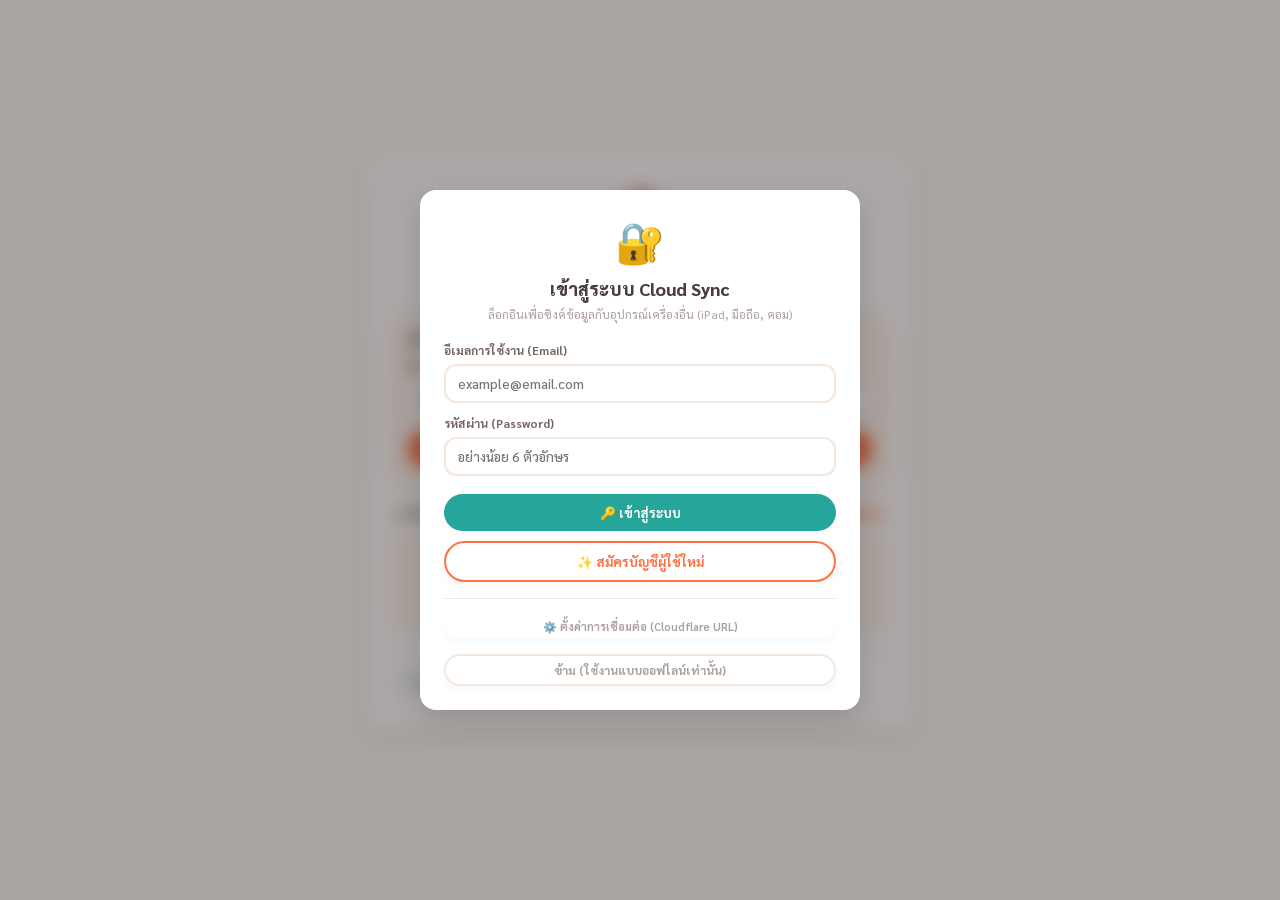
==== index.html @ d9e3f56a "Initial commit with Cloudflare sync" ====
<!DOCTYPE html>
<html lang="th">

<head>
  <meta charset="UTF-8">
  <script>
    // Global Diagnostic Error Banner
    window.onerror = function(message, source, lineno, colno, error) {
      const div = document.createElement('div');
      div.style.position = 'fixed'; div.style.top = '10px'; div.style.left = '10px'; div.style.right = '10px';
      div.style.background = '#ffdddd'; div.style.color = '#ff0000'; div.style.border = '2px solid #ff0000';
      div.style.padding = '15px'; div.style.borderRadius = '8px'; div.style.zIndex = '99999';
      div.style.fontFamily = 'monospace'; div.style.fontSize = '12px'; div.style.lineHeight = '1.4';
      div.innerHTML = '<strong>[JS ERROR]</strong> ' + message + '<br><small>ที่: ' + source + ':' + lineno + '</small>';
      document.body.appendChild(div);
      return false;
    };
    window.onunhandledrejection = function(event) {
      const div = document.createElement('div');
      div.style.position = 'fixed'; div.style.top = '10px'; div.style.left = '10px'; div.style.right = '10px';
      div.style.background = '#ffdddd'; div.style.color = '#ff0000'; div.style.border = '2px solid #ff0000';
      div.style.padding = '15px'; div.style.borderRadius = '8px'; div.style.zIndex = '99999';
      div.style.fontFamily = 'monospace'; div.style.fontSize = '12px'; div.style.lineHeight = '1.4';
      div.innerHTML = '<strong>[Promise Rejection]</strong> ' + (event.reason ? event.reason.message || event.reason : 'Unknown rejection') + '<br><small>' + (event.reason && event.reason.stack ? event.reason.stack.substring(0, 150) + '...' : '') + '</small>';
      document.body.appendChild(div);
    };
  </script>
  <meta name="viewport" content="width=device-width, initial-scale=1.0">
  <title>ระบบบริหารจัดการชั้นเรียน</title>
  <link href="https://fonts.googleapis.com/css2?family=Fredoka:wght@300..700&family=Sarabun:wght@300;400;500;600;700;800&display=swap"
    rel="stylesheet">
  <script src="https://cdnjs.cloudflare.com/ajax/libs/xlsx/0.18.5/xlsx.full.min.js"></script>
  <!-- Cloudflare Sync Integration -->
  <link rel="stylesheet" href="style.css">
  <script>
    if (localStorage.getItem('dark_theme') === 'true') {
      document.documentElement.classList.add('dark-theme');
      document.addEventListener('DOMContentLoaded', () => {
        document.body.classList.add('dark-theme');
        const dmBtn = document.getElementById('darkmode-toggle-btn');
        if (dmBtn) dmBtn.textContent = '☀️';
      });
    }
  </script>
</head>

<body>
  <!-- หน้าแรกสำหรับจัดการปีการศึกษา (Academic Year Management) -->
  <div id="semester-select-screen" style="display: flex; min-height: 100vh; align-items: center; justify-content: center; background: var(--bg); padding: 20px; font-family: 'Sarabun', sans-serif;">
    <div class="card" style="width: 100%; max-width: 550px; padding: 24px; box-shadow: 0 10px 30px rgba(0,0,0,0.06); border-radius: 16px; background: var(--surface); border: 1px solid var(--border);">
      <div style="text-align: center; margin-bottom: 20px;">
        <span style="font-size: 44px; display: inline-block; margin-bottom: 8px;">🏫</span>
        <h1 style="font-size: 20px; font-weight: 800; color: var(--accent); margin-top: 5px; margin-bottom: 4px; font-family: 'Sarabun', sans-serif;">ระบบบริหารจัดการชั้นเรียน</h1>
        <p style="font-size: 12px; color: var(--text2); font-family: 'Sarabun', sans-serif;">กรุณาเลือกปีการศึกษาเพื่อเข้าใช้งาน หรือสร้างปีการศึกษาใหม่เพื่อเริ่มระบบ</p>
      </div>

      <!-- ฟอร์มสร้างปีการศึกษาใหม่ -->
      <div class="card" style="margin-bottom: 20px; border: 1.5px dashed var(--border); background: var(--surface2);">
        <div class="card-body" style="padding: 16px;">
          <h4 style="font-size: 13px; font-weight: 700; color: var(--text); margin-bottom: 12px; display: flex; align-items: center; gap: 6px; font-family: 'Sarabun', sans-serif;">➕ สร้างปีการศึกษาใหม่</h4>
          <div class="form-row" style="margin-bottom: 12px;">
            <div class="form-group">
              <label style="font-family: 'Sarabun', sans-serif;">ปีการศึกษา (พ.ศ.) *</label>
              <input type="text" id="new-sem-year" class="inp" placeholder="เช่น 2569" value="2569" style="font-weight: 600; font-family: 'Sarabun', sans-serif;">
            </div>
            <!-- Keep hidden for backwards compatibility -->
            <select id="new-sem-term" style="display: none;">
              <option value="1" selected>1</option>
            </select>
          </div>
          <button class="btn btn-primary" onclick="window.handleCreateSemester()" style="width: 100%; justify-content: center; font-weight: 700; height: 36px; font-family: 'Sarabun', sans-serif;">
            ✨ สร้างและเปิดใช้งานปีการศึกษา
          </button>
        </div>
      </div>

      <!-- รายการปีการศึกษาที่มีอยู่ -->
      <div>
        <h4 style="font-size: 13px; font-weight: 700; color: var(--text); margin-bottom: 10px; display: flex; align-items: center; justify-content: space-between; font-family: 'Sarabun', sans-serif;">
          <span>📋 ปีการศึกษาที่เปิดใช้งานอยู่</span>
          <span id="sem-badge-count" class="badge badge-info" style="font-size: 11px;">0 ปีการศึกษา</span>
        </h4>
        <div id="semester-list-container" style="max-height: 200px; overflow-y: auto; display: flex; flex-direction: column; gap: 8px;">
          <!-- รายการปีการศึกษาทั้งหมดจะถูกสร้างผ่าน JS -->
        </div>
      </div>

      <!-- ส่วนแสดงผลถังขยะปีการศึกษาด้านล่าง -->
      <div style="margin-top: 18px; border-top: 1px solid var(--border); padding-top: 14px;">
        <button class="btn btn-outline btn-sm" id="btn-toggle-trash" onclick="window.toggleTrashBin()" style="font-size: 11px; display: flex; align-items: center; gap: 6px; font-family: 'Sarabun', sans-serif; cursor: pointer; background: transparent; border-color: var(--border); color: var(--text2);">
          🗑️ ดูถังขยะปีการศึกษา (<span id="trash-sem-count">0</span>)
        </button>
        <div id="trash-bin-section" style="display: none; margin-top: 10px; max-height: 150px; overflow-y: auto; display: flex; flex-direction: column; gap: 8px;">
          <!-- รายการถังขยะจะถูกเรนเดอร์ผ่าน JS -->
        </div>
      </div>
    </div>
  </div>

  <div class="app" style="display: none;">
    <aside class="sidebar">
      <div class="sidebar-brand">
        <h1 style="font-family: 'Sarabun', sans-serif;">ระบบบริหารจัดการ<br>ชั้นเรียน</h1>
        <p style="font-family: 'Sarabun', sans-serif;">Classroom Management System</p>
        <div id="active-semester-badge" style="margin-top: 8px; display: inline-block; font-size: 11px; font-weight: 700; color: var(--accent); background: var(--accent-light); padding: 4px 10px; border-radius: 12px; font-family: 'Sarabun', sans-serif;">
          ปีการศึกษา -
        </div>
      </div>
      <div style="padding: 10px 8px; border-bottom: 1px solid var(--border)">
        <button class="btn btn-outline" onclick="window.backToSemesterSelect()" style="width: 100%; display: flex; align-items: center; justify-content: center; gap: 6px; font-size: 12px; padding: 6px 10px; border-radius: 8px; font-weight: 700; background: var(--bg); color: var(--text2); font-family: 'Sarabun', sans-serif;">
          <span>←</span> เปลี่ยนปีการศึกษา
        </button>
      </div>
      <nav class="sidebar-nav">
        <div class="nav-section">
          <div class="nav-label">ตั้งค่าระบบ</div>
          <button class="nav-item active" onclick="goto('setup-rooms')"><span class="nav-dot"
              style="background:var(--accent)"></span>ห้องเรียน / นักเรียน</button>
          <button class="nav-item" onclick="goto('setup-subjects')"><span class="nav-dot"
              style="background:var(--accent)"></span>จัดการรายวิชา</button>
          <button class="nav-item" onclick="goto('setup-settings')"><span class="nav-dot"
              style="background:var(--accent)"></span>ตั้งค่าระบบ & ความจำ</button>
        </div>
        <div class="nav-section">
          <div class="nav-label">ข้อมูลนักเรียน</div>
          <button class="nav-item" onclick="goto('attendance')"><span
              class="nav-dot dot-purple"></span>การเช็กชื่อ</button>
          <button class="nav-item" onclick="goto('behavior')"><span class="nav-dot dot-purple"></span>พฤติกรรม</button>
          <button class="nav-item" onclick="goto('student-profile-page')"><span
              class="nav-dot dot-purple"></span>ข้อมูลรายบุคคล</button>
        </div>
        <div class="nav-section">
          <div class="nav-label">วัดและประเมินผล</div>
          <button class="nav-item" onclick="goto('teaching')"><span class="nav-dot dot-amber"></span>✏️ งาน & คะแนนเก็บ</button>
          <button class="nav-item" onclick="goto('report')"><span class="nav-dot dot-amber"></span>📄 รายงานผลรายห้อง</button>
        </div>
        <div class="nav-section">
          <div class="nav-label">ภาพรวม</div>
          <button class="nav-item" onclick="goto('dashboard')"><span class="nav-dot dot-coral"></span>🏠 Dashboard</button>
          <button class="nav-item" onclick="goto('live-mode')"><span class="nav-dot dot-coral"></span>🎥 โหมดสอนสด</button>
          <button class="nav-item" onclick="goto('report-export')"><span class="nav-dot dot-coral"></span>📊 รายงานผลและส่งออก</button>
        </div>
      </nav>
      <select id="class-select" style="display:none" onchange="switchClass(this.value)"></select>
      
      <!-- บัญชีผู้ใช้มุมล่างซ้าย (User Profile with Dropdown Menu) -->
      <div class="sidebar-bottom" style="position: relative;">
        <div id="sidebar-account-info" class="sidebar-profile-btn logged-out" onclick="window.toggleProfileDropdown(event)" title="คลิกเพื่อเข้าสู่ระบบ">
          <div id="sidebar-avatar-container" class="profile-avatar-circle">
            👤
          </div>
          <div style="display: flex; flex-direction: column; min-width: 0; text-align: left; gap: 2px; flex: 1;">
            <span id="sidebar-profile-name" style="font-weight: 700; white-space: nowrap; overflow: hidden; text-overflow: ellipsis; display: none; color: var(--text);">คุณครู</span>
            <span id="sidebar-user-email" style="font-size: 11px; white-space: nowrap; overflow: hidden; text-overflow: ellipsis; font-family: 'Sarabun', sans-serif;">เข้าสู่ระบบ Cloud Sync</span>
          </div>
        </div>
        
        <!-- Profile Dropdown Popover Menu -->
        <div id="profile-dropdown-menu" class="profile-dropdown">
          <div id="dropdown-profile-header" class="profile-dropdown-header">
            <div id="dropdown-display-name" class="profile-dropdown-name">คุณครู</div>
            <div id="dropdown-user-email" class="profile-dropdown-email">campingroom@gmail.com</div>
          </div>
          <div style="display: flex; flex-direction: column; gap: 2px;">
            <button onclick="window.gotoSettingsFromProfile()" class="profile-dropdown-btn">
              ตั้งค่าระบบ & ความจำ
            </button>
            <button onclick="window.backToSemesterSelect(); document.getElementById('profile-dropdown-menu').style.display='none';" class="profile-dropdown-btn">
              เปลี่ยนปีการศึกษา
            </button>
            <button onclick="window.firebaseLogout()" class="profile-dropdown-btn logout">
              Sign out
            </button>
          </div>
        </div>
      </div>
    </aside>
    <div id="sidebar-overlay" class="sidebar-overlay" onclick="window.toggleSidebar(false)"></div>

    <div class="main">
      <!-- SYNC BAR -->
      <div class="sync-bar">
        <div class="sync-status"
          style="display:flex;align-items:center;gap:6px;background:var(--teal-light);color:var(--teal);padding:4px 12px;border-radius:20px;font-weight:700;font-size:11px;box-shadow:0 0 10px rgba(13,122,110,.08)">
          ✨ โหมดพรีวิวทดลองใช้งาน (Local Offline Preview)
        </div>
        <div id="today-date-display" style="font-size:12px;color:var(--text2);font-weight:700;margin-left:8px;font-family:Sarabun,sans-serif"></div>
        <div style="flex:1"></div>

        <!-- Semester display filter selection -->
        <div id="semester-filter-container" style="display: flex; align-items: center; gap: 8px; margin-right: 12px;">
          <span style="font-size: 11px; font-weight: 700; color: var(--text2); font-family: Sarabun, sans-serif;">ภาคเรียนแสดงผล:</span>
          <div class="semester-segmented-control" id="semester-segmented-filter">
            <button class="segment-btn active" data-value="1" onclick="window.setActiveSemesterFilter('1')">เทอม 1</button>
            <button class="segment-btn" data-value="2" onclick="window.setActiveSemesterFilter('2')">เทอม 2</button>
            <button class="segment-btn" data-value="all" onclick="window.setActiveSemesterFilter('all')">ทั้งปีการศึกษา</button>
          </div>
        </div>

        <button id="save-all-btn" onclick="saveCurrentPage()"
          style="display:flex;align-items:center;gap:6px;padding:6px 16px;border-radius:8px;border:none;background:var(--accent);color:#fff;font-size:13px;font-weight:700;cursor:pointer;font-family:Sarabun,sans-serif;transition:all .15s"
          onmouseover="this.style.opacity='.85'" onmouseout="this.style.opacity='1'">
          💾 บันทึกในเครื่อง
        </button>

        <button id="darkmode-toggle-btn" onclick="window.toggleDarkMode()"
          style="display:flex;align-items:center;justify-content:center;width:34px;height:34px;border-radius:50%;border:1px solid var(--border);background:var(--surface);color:var(--text2);font-size:16px;cursor:pointer;font-family:Sarabun,sans-serif;transition:all .2s;flex-shrink:0"
          onmouseover="this.style.background='var(--bg)';this.style.borderColor='var(--accent)'" onmouseout="this.style.background='var(--surface)';this.style.borderColor='var(--border)'"
          title="สลับโหมดมืด/สว่าง">
          🌙
        </button>

        <div style="width:1px;height:20px;background:var(--border)"></div>

        <button id="btn-undo" onclick="window.undo()" disabled
          style="display:flex;align-items:center;gap:4px;padding:6px 12px;border-radius:8px;border:1px solid var(--border);background:var(--surface);color:var(--text2);font-size:12px;cursor:not-allowed;font-family:Sarabun,sans-serif;opacity:0.4;transition:all .15s"
          onmouseover="if(!this.disabled)this.style.background='var(--bg)'" onmouseout="if(!this.disabled)this.style.background='var(--surface)'"
          title="ย้อนกลับการแก้ไขล่าสุด (Ctrl+Z หรือ Cmd+Z)">
          ↩ ย้อนกลับ
        </button>
        <button id="btn-redo" onclick="window.redo()" disabled
          style="display:flex;align-items:center;gap:4px;padding:6px 12px;border-radius:8px;border:1px solid var(--border);background:var(--surface);color:var(--text2);font-size:12px;cursor:not-allowed;font-family:Sarabun,sans-serif;opacity:0.4;transition:all .15s"
          onmouseover="if(!this.disabled)this.style.background='var(--bg)'" onmouseout="if(!this.disabled)this.style.background='var(--surface)'"
          title="ทำซ้ำการแก้ไขที่ยกเลิกไป (Ctrl+Y หรือ Cmd+Y)">
          ↪ ทำซ้ำ
        </button>


        <input type="file" id="restore-file-input" accept=".json" style="display:none" onchange="importAllData(this)">
        <span id="sync-time" style="font-size:11px;color:var(--text3);white-space:nowrap"></span>
      </div>

      <div class="topbar">
        <div style="display: flex; align-items: center; gap: 12px;">
          <button id="sidebar-toggle-btn" class="btn btn-outline" onclick="window.toggleSidebar()">☰</button>
          <h2 id="page-title" style="margin: 0;">ห้องเรียน & นักเรียน</h2>
        </div>
        <div style="display: flex; align-items: center; gap: 12px; position: relative;">
          <div class="topbar-right" id="topbar-actions"></div>
          
          <!-- บัญชีผู้ใช้แถบด้านบน (Topbar User Profile Avatar) -->
          <div id="topbar-user-profile" class="topbar-profile-avatar logged-out" onclick="window.toggleTopbarDropdown(event)" title="คลิกเพื่อเข้าสู่ระบบ">
            <div id="topbar-avatar-container" class="profile-avatar-circle" style="width: 32px; height: 32px; font-size: 14px;">
              👤
            </div>
            
            <!-- Topbar Profile Dropdown Popover Menu -->
            <div id="topbar-profile-dropdown-menu" class="profile-dropdown topbar-dropdown-custom">
              <div id="topbar-dropdown-profile-header" class="profile-dropdown-header">
                <div id="topbar-dropdown-display-name" class="profile-dropdown-name">คุณครู</div>
                <div id="topbar-dropdown-user-email" class="profile-dropdown-email">campingroom@gmail.com</div>
              </div>
              <div style="display: flex; flex-direction: column; gap: 2px;">
                <button onclick="window.gotoSettingsFromProfile()" class="profile-dropdown-btn">
                  ตั้งค่าระบบ & ความจำ
                </button>
                <button onclick="window.backToSemesterSelect(); document.getElementById('topbar-profile-dropdown-menu').style.display='none';" class="profile-dropdown-btn">
                  เปลี่ยนปีการศึกษา
                </button>
                <button onclick="window.firebaseLogout()" class="profile-dropdown-btn logout">
                  Sign out
                </button>
              </div>
            </div>
          </div>
        </div>
      </div>

      <div class="content">
        <!-- ===== SETUP BANNER (HIDDEN FOR PREVIEW MODE) ===== -->


        <!-- ===== SETUP: ROOMS + STUDENTS ===== -->
        <div class="panel" id="panel-setup-rooms">
          <div class="stats-row">
            <div class="stat-card stat-purple">
              <div class="label">ห้องเรียนทั้งหมด</div>
              <div class="value" id="cr-total">0</div>
            </div>
            <div class="stat-card stat-teal">
              <div class="label">นักเรียนทั้งหมด</div>
              <div class="value" id="all-students-total">0</div>
            </div>
            <div class="stat-card stat-amber">
              <div class="label">ชาย</div>
              <div class="value" id="all-students-male">0</div>
            </div>
            <div class="stat-card stat-coral">
              <div class="label">หญิง</div>
              <div class="value" id="all-students-female">0</div>
            </div>
          </div>

          <div class="rwd-grid-sidebar-left">
            <!-- LEFT: Room list -->
            <div style="display:flex;flex-direction:column;gap:12px">
              <!-- Room list -->
              <div class="card" style="margin-bottom:0">
                <div class="card-header" style="padding:10px 14px; display:flex; justify-content:space-between; align-items:center; flex-wrap:wrap; gap:8px">
                  <h3 style="font-size:13px; margin:0">🏫 ห้องเรียนทั้งหมด</h3>
                  <div style="display:flex; gap:6px; align-items:center">
                    <input class="inp" id="search-room" placeholder="ค้นหา..."
                      style="width:80px;font-size:12px;padding:4px 8px" oninput="renderRoomList()">
                    <button class="btn btn-primary btn-sm" onclick="window.openCreateRoomModal()" style="font-size:11px; padding:4px 8px; border-radius:6px; font-weight:600">+ สร้างห้องเรียน</button>
                  </div>
                </div>
                <div style="padding:0">
                  <table class="tbl" style="font-size:12px">
                    <thead>
                      <tr>
                        <th>ห้อง</th>
                        <th class="ctr">นักเรียน</th>
                        <th class="ctr">จัดการ</th>
                      </tr>
                    </thead>
                    <tbody id="room-tbody-mini"></tbody>
                  </table>
                </div>
              </div>
            </div>

            <!-- RIGHT: Student list -->
            <div class="card" style="margin-bottom:0">
              <div class="card-header"
                style="display:flex;flex-direction:column;align-items:stretch;gap:12px;padding:12px 16px">
                <!-- Row 1: Title and Actions -->
                <div style="display:flex;justify-content:space-between;align-items:center;gap:10px;flex-wrap:wrap">
                  <h3 id="student-card-title" style="margin:0;font-size:14px;font-weight:600">เลือกห้องเรียน</h3>
                  <div style="display:flex;gap:6px;align-items:center;flex-wrap:wrap">
                    <button id="btn-delete-selected-stds" class="btn btn-danger btn-sm"
                      style="display:none;font-weight:600;font-size:11px;padding:5px 12px;border-radius:8px"
                      onclick="deleteSelectedStudents()">
                      🗑 ลบที่เลือก (<span id="selected-stds-count">0</span>)
                    </button>
                    <input class="inp" id="search-student" placeholder="ค้นหาชื่อ..." style="width:140px;font-size:12px"
                      oninput="renderStudents()">
                    <select id="student-view-mode" class="inp" style="width:110px;font-size:12px"
                      onchange="renderStudents()">
                      <option value="all">ทั้งหมด</option>
                      <option value="male">เฉพาะชาย</option>
                      <option value="female">เฉพาะหญิง</option>
                      <option value="health">ระบุชื่อเล่น</option>
                    </select>
                  </div>
                </div>
                <!-- Row 2: Room Tabs -->
                <div id="student-room-tabs" style="display:flex;gap:5px;flex-wrap:wrap;padding-top:4px"></div>
              </div>

              <!-- Student Mini Stats Dashboard -->
              <div id="student-mini-stats-dashboard" style="display:flex; gap:16px; padding:10px 16px; background: rgba(255, 255, 255, 0.4); border-bottom: 1px solid var(--border); align-items:center; flex-wrap:wrap;">
                <div style="font-size:12px; font-weight:600; color:var(--text2); display:flex; align-items:center; gap:6px">
                  📊 สถิติห้องเรียน:
                </div>
                <div style="display:flex; gap:10px; flex-wrap:wrap;">
                  <div style="display:flex; align-items:center; gap:6px; font-size:12px; background:var(--surface); border:1px solid var(--border); border-radius:6px; padding:4px 10px;">
                    <span style="font-size:14px;">👥</span> 
                    <span style="color:var(--text2); font-weight:500;">นักเรียนทั้งหมด:</span> 
                    <strong id="mini-stat-total" style="color:var(--accent); font-weight:700;">0</strong> คน
                  </div>
                  <div style="display:flex; align-items:center; gap:6px; font-size:12px; background:var(--surface); border:1px solid var(--border); border-radius:6px; padding:4px 10px;">
                    <span style="font-size:14px;">👦</span> 
                    <span style="color:var(--text2); font-weight:500;">ชาย:</span> 
                    <strong id="mini-stat-male" style="color:var(--accent); font-weight:700;">0</strong> คน
                  </div>
                  <div style="display:flex; align-items:center; gap:6px; font-size:12px; background:var(--surface); border:1px solid var(--border); border-radius:6px; padding:4px 10px;">
                    <span style="font-size:14px;">👧</span> 
                    <span style="color:var(--text2); font-weight:500;">หญิง:</span> 
                    <strong id="mini-stat-female" style="color:var(--accent); font-weight:700;">0</strong> คน
                  </div>
                </div>
              </div>

              <div style="padding:0">
                <table class="tbl">
                  <thead>
                    <tr>
                      <th style="width:40px;text-align:center;vertical-align:middle">
                        <input type="checkbox" id="std-select-all" onchange="toggleSelectAllStudents(this.checked)"
                          style="width:16px;height:16px;cursor:pointer;vertical-align:middle">
                      </th>
                      <th id="th-std-no" onclick="window.sortStudents('no')" style="cursor:pointer;user-select:none;transition:color .15s">เลขที่</th>
                      <th id="th-std-id" onclick="window.sortStudents('id')" style="cursor:pointer;user-select:none;transition:color .15s;color:var(--text3);font-size:11px">รหัสประจำตัว</th>
                      <th id="th-std-name" onclick="window.sortStudents('name')" style="cursor:pointer;user-select:none;transition:color .15s">ชื่อ-นามสกุล</th>
                      <th id="th-std-gender" onclick="window.sortStudents('gender')" style="cursor:pointer;user-select:none;transition:color .15s">เพศ</th>
                      <th id="th-std-phone" onclick="window.sortStudents('phone')" style="cursor:pointer;user-select:none;transition:color .15s">โทร ผปค.</th>
                      <th id="th-std-health" onclick="window.sortStudents('health')" style="cursor:pointer;user-select:none;transition:color .15s">ชื่อเล่น</th>
                      <th class="ctr">จัดการ</th>
                    </tr>
                  </thead>
                  <tbody id="student-tbody"></tbody>
                </table>
              </div>
            </div>

          </div>
        </div>

        <!-- ===== SETUP: SUBJECTS ===== -->
        <div class="panel" id="panel-setup-subjects">
          <div class="card" style="margin-bottom:0">
            <div class="card-header">
              <h3>รายวิชาทั้งหมด</h3>
              <div style="display:flex;gap:8px;align-items:center">
                <button id="btn-delete-selected-subs" class="btn btn-danger btn-sm"
                  style="display:none;font-weight:600;font-size:12px;padding:5px 12px;border-radius:8px"
                  onclick="deleteSelectedSubjects()">
                  🗑 ลบที่เลือก (<span id="selected-subs-count">0</span>)
                </button>
                <input class="inp" id="search-subj" placeholder="ค้นหาวิชา..." style="width:150px;font-size:12px"
                  oninput="renderSubjectList()">
                <button class="btn btn-primary btn-sm" onclick="window.openCreateSubjectModal()"
                  style="font-size:11px; padding:4px 8px; border-radius:6px; font-weight:600">
                  + เพิ่มรายวิชา
                </button>
              </div>
            </div>
            <div style="padding:0">
              <table class="tbl">
                <thead>
                  <tr>
                    <th style="width:40px;text-align:center;vertical-align:middle">
                      <input type="checkbox" id="subj-select-all" onchange="toggleSelectAllSubjects(this.checked)"
                        style="width:16px;height:16px;cursor:pointer;vertical-align:middle">
                    </th>
                    <th id="th-subj-code" onclick="window.sortSubjects('code')" style="cursor:pointer;user-select:none;transition:color .15s">รหัส</th>
                    <th id="th-subj-name" onclick="window.sortSubjects('name')" style="cursor:pointer;user-select:none;transition:color .15s">ชื่อวิชา</th>
                    <th id="th-subj-term" onclick="window.sortSubjects('term')" style="cursor:pointer;user-select:none;transition:color .15s">ภาคเรียน</th>
                    <th id="th-subj-teacher" onclick="window.sortSubjects('teacher')" style="cursor:pointer;user-select:none;transition:color .15s">ครูผู้สอน</th>
                    <th id="th-subj-credits" onclick="window.sortSubjects('credits')" style="cursor:pointer;user-select:none;transition:color .15s" class="ctr">หน่วยกิต</th>
                    <th id="th-subj-rooms" onclick="window.sortSubjects('rooms')" style="cursor:pointer;user-select:none;transition:color .15s">ห้องที่เรียน</th>
                    <th class="ctr">จัดการ</th>
                  </tr>
                </thead>
                <tbody id="subj-tbody"></tbody>
              </table>
            </div>
          </div>

          <div style="height:20px"></div>
          <div class="card" style="margin-bottom:0">
            <div class="card-header">
              <h3>📅 ตารางสอนครู (ตารางเรียน 7 คาบ)</h3>
              <div style="display:flex;gap:12px;align-items:center;flex-wrap:wrap">
                <div style="display:flex;align-items:center;gap:8px">
                  <span style="font-size:13px;font-weight:600;color:var(--text2)">ครูผู้สอน:</span>
                  <select id="dnd-teacher" class="inp" style="min-width:160px;font-size:12px" onchange="onDndTeacherChange()">
                    <option value="">-- เลือกครูผู้สอน --</option>
                  </select>
                </div>
                <div style="flex:1"></div>
                <div id="dnd-unsaved-badge" style="display:none;background:var(--amber-light);color:var(--amber);padding:4px 12px;border-radius:20px;font-size:12px;font-weight:600">
                  ● มีการเปลี่ยนแปลงที่ยังไม่บันทึก
                </div>
                <button class="btn btn-outline btn-sm" onclick="clearDndTeacher()" style="color:var(--red);font-size:11px">🗑 ล้างตาราง</button>
                <button class="btn btn-primary btn-sm" onclick="saveDndTeacherSchedule()" style="font-size:11px;font-weight:600">💾 บันทึกตาราง</button>
              </div>
            </div>
            
            <div id="dnd-builder" style="display:none;gap:14px;padding:16px;align-items:start" class="dnd-layout">
              <div style="width:280px;display:flex;flex-direction:column;gap:14px;flex-shrink:0">
                <div class="card" style="margin-bottom:0">
                  <div class="card-header" style="padding:10px 14px">
                    <h3 style="font-size:13px">📚 รายวิชาที่สอน</h3>
                    <span style="font-size:11px;color:var(--text3)">ลากไปวางในตาราง</span>
                  </div>
                  <div id="dnd-subject-list" style="padding:10px;display:flex;flex-direction:column;gap:7px;min-height:80px;max-height:220px;overflow-y:auto"></div>
                </div>
                
                <div class="card" style="margin-bottom:0">
                  <div class="card-header" style="padding:10px 14px">
                    <h3 style="font-size:13px">⏰ เวลาเรียนแต่ละคาบ</h3>
                    <span style="font-size:11px;color:var(--text3)">ปรับเวลาเรียน 7 คาบ</span>
                  </div>
                  <div id="period-settings" style="padding:10px;display:flex;flex-direction:column;gap:4px;max-height:260px;overflow-y:auto"></div>
                </div>
              </div>

              <div class="card" style="margin-bottom:0;flex:1;overflow:hidden">
                <div class="card-header" style="padding:10px 16px">
                  <h3 id="dnd-timetable-title" style="font-size:13px">ตารางสอน</h3>
                  <span style="font-size:11px;color:var(--text3)">วางวิชาในช่องว่าง • กดที่วิชาในตารางเพื่อลบ</span>
                </div>
                <div style="overflow-x:auto">
                  <div id="dnd-grid" style="padding:10px;min-width:600px"></div>
                </div>
              </div>
            </div>

            <div id="dnd-empty" style="text-align:center;padding:48px;color:var(--text3)">
              <div style="font-size:40px;margin-bottom:10px">📅</div>
              <div style="font-size:14px;font-weight:500">เลือกครูผู้สอนเพื่อเริ่มกำหนดตารางสอน</div>
            </div>
          </div>
        </div>

        <!-- ===== SETUP: SETTINGS & BACKUPS ===== -->
        <div class="panel" id="panel-setup-settings">
          <div class="rwd-grid-2col">
            <!-- LEFT COLUMN: Main Configurations and Teacher Profile -->
            <div style="display:flex;flex-direction:column;gap:16px">
              <!-- Card 0: Semester Date Configuration -->
              <div class="card" style="margin-bottom:0">
                <div class="card-header">
                  <h3>ตั้งค่าวันเปิด-ปิดภาคเรียน</h3>
                </div>
                <div class="card-body">
                  <div class="form-row cols-2" style="margin-bottom: 12px">
                    <div class="form-group">
                      <label style="font-size:11px;font-weight:600;color:var(--text2)">วันเปิดเรียน เทอม 1</label>
                      <input type="date" class="inp" id="sys-sem1-start">
                    </div>
                    <div class="form-group">
                      <label style="font-size:11px;font-weight:600;color:var(--text2)">วันปิดเรียน เทอม 1</label>
                      <input type="date" class="inp" id="sys-sem1-end">
                    </div>
                  </div>
                  <div class="form-row cols-2" style="margin-bottom: 12px">
                    <div class="form-group">
                      <label style="font-size:11px;font-weight:600;color:var(--text2)">วันเปิดเรียน เทอม 2</label>
                      <input type="date" class="inp" id="sys-sem2-start">
                    </div>
                    <div class="form-group">
                      <label style="font-size:11px;font-weight:600;color:var(--text2)">วันปิดเรียน เทอม 2</label>
                      <input type="date" class="inp" id="sys-sem2-end">
                    </div>
                  </div>
                  <div style="margin-top:16px">
                    <button class="btn btn-primary" onclick="window.saveSemesterDates()" style="background:var(--green)">
                      <span style="font-size:14px; margin-right:4px">✓</span> บันทึกวันเปิด-ปิดเรียน
                    </button>
                  </div>
                </div>
              </div>

              <!-- Card 1: Semester and Grading Scale Configuration -->
              <div class="card" style="margin-bottom:0">
                <div class="card-header">
                  <h3>ตั้งค่าเกรด</h3>
                </div>
                <div class="card-body">
                  <div style="margin-bottom:8px">
                    <label style="font-size:11px;font-weight:600;color:var(--text2)">เกณฑ์เกรดสะสม (คะแนนต่ำสุดที่ผ่านในแต่ละเกรด)</label>
                  </div>
                  <div class="rwd-grid-2col-compact">
                    <div style="display:flex; align-items:center; gap:8px">
                      <label style="font-size:12px; min-width:45px; font-weight:600">เกรด 4:</label>
                      <input type="number" class="inp" id="sys-grade-4" style="width:100%" value="80">
                    </div>
                    <div style="display:flex; align-items:center; gap:8px">
                      <label style="font-size:12px; min-width:45px; font-weight:600">เกรด 3.5:</label>
                      <input type="number" class="inp" id="sys-grade-35" style="width:100%" value="75">
                    </div>
                    <div style="display:flex; align-items:center; gap:8px">
                      <label style="font-size:12px; min-width:45px; font-weight:600">เกรด 3:</label>
                      <input type="number" class="inp" id="sys-grade-3" style="width:100%" value="70">
                    </div>
                    <div style="display:flex; align-items:center; gap:8px">
                      <label style="font-size:12px; min-width:45px; font-weight:600">เกรด 2.5:</label>
                      <input type="number" class="inp" id="sys-grade-25" style="width:100%" value="65">
                    </div>
                    <div style="display:flex; align-items:center; gap:8px">
                      <label style="font-size:12px; min-width:45px; font-weight:600">เกรด 2:</label>
                      <input type="number" class="inp" id="sys-grade-2" style="width:100%" value="60">
                    </div>
                    <div style="display:flex; align-items:center; gap:8px">
                      <label style="font-size:12px; min-width:45px; font-weight:600">เกรด 1.5:</label>
                      <input type="number" class="inp" id="sys-grade-15" style="width:100%" value="55">
                    </div>
                    <div style="display:flex; align-items:center; gap:8px">
                      <label style="font-size:12px; min-width:45px; font-weight:600">เกรด 1:</label>
                      <input type="number" class="inp" id="sys-grade-1" style="width:100%" value="50">
                    </div>
                    <div style="display:flex; align-items:center; gap:8px">
                      <label style="font-size:12px; min-width:45px; font-weight:600">เกรด 0:</label>
                      <input type="number" class="inp" id="sys-grade-0" style="width:100%" value="0" readonly disabled>
                    </div>
                  </div>
                  <div style="margin-top:16px">
                    <button class="btn btn-primary" onclick="window.saveSystemSettings()" style="background:var(--green)">
                      <span style="font-size:14px; margin-right:4px">✓</span> บันทึกค่าตั้งค่าระบบ
                    </button>
                  </div>
                </div>
              </div>

              <!-- Card 2: Teacher Profile and Affiliation -->
              <div class="card" style="margin-bottom:0">
                <div class="card-header">
                  <h3>ข้อมูลครูและสังกัด (สำหรับพิมพ์ ปพ.5)</h3>
                </div>
                <div class="card-body">
                  <div class="form-row cols-2">
                    <div class="form-group">
                      <label>ชื่อ-นามสกุลคุณครู</label>
                      <input type="text" class="inp" id="sys-teacher-name" value="Kosit Singchoo">
                    </div>
                    <div class="form-group">
                      <label>ตำแหน่ง/วิทยฐานะ</label>
                      <input type="text" class="inp" id="sys-teacher-rank" value="ครูผู้ช่วย">
                    </div>
                  </div>
                  <div class="form-row cols-2">
                    <div class="form-group">
                      <label>กลุ่มสาระการเรียนรู้</label>
                      <input type="text" class="inp" id="sys-teacher-subject-group" value="คณิตศาสตร์">
                    </div>
                    <div class="form-group">
                      <label>ชื่อโรงเรียน</label>
                      <input type="text" class="inp" id="sys-school-name" value="โรงเรียนบ้านหนองสระพังโนนสะอาด">
                    </div>
                  </div>
                  <div class="form-row cols-2">
                    <div class="form-group">
                      <label>สำนักงานเขตพื้นที่การศึกษา</label>
                      <input type="text" class="inp" id="sys-area-office" placeholder="เช่น ขอนแก่น เขต 1" value="">
                    </div>
                    <div class="form-group">
                      <label>จังหวัด</label>
                      <input type="text" class="inp" id="sys-province" placeholder="เช่น ขอนแก่น" value="">
                    </div>
                  </div>
                  <div class="form-row cols-2">
                    <div class="form-group">
                      <label>ชื่อผู้อำนวยการโรงเรียน</label>
                      <input type="text" class="inp" id="sys-director-name" placeholder="เช่น นายสมชาย ใจดี" value="">
                    </div>
                    <div class="form-group">
                      <label>ชื่อหัวหน้าฝ่ายวิชาการ</label>
                      <input type="text" class="inp" id="sys-academic-head-name" placeholder="เช่น นางสาวสมศรี มีดี" value="">
                    </div>
                  </div>
                  <div class="form-row cols-2">
                    <div class="form-group">
                      <label>ชื่อเจ้าหน้าที่ทะเบียน</label>
                      <input type="text" class="inp" id="sys-registrar-name" placeholder="เช่น นายสมศักดิ์ รักเรียน" value="">
                    </div>
                    <div class="form-group">
                      <label>ปีการศึกษาปัจจุบัน (พ.ศ.)</label>
                      <input type="text" class="inp" id="sys-academic-year" value="2569" oninput="window.updateTopbarBadge()">
                    </div>
                  </div>
                  <div style="margin-top:16px">
                    <button class="btn btn-primary" onclick="window.savePersonalInfo()" style="background:var(--green)">
                      <span style="font-size:14px; margin-right:4px">👤</span> บันทึกข้อมูลประจำตัว
                    </button>
                  </div>
                </div>
              </div>

              <!-- Card 3: Cloudflare Configuration -->
              <div class="card" style="margin-top:16px; margin-bottom:0" id="sys-firebase-card">
                <div class="card-header">
                  <h3>☁️ เชื่อมต่อ Cloud (Cloudflare)</h3>
                </div>
                <div class="card-body">
                  <p style="font-size:11px; color:var(--text3); line-height:1.4; margin-bottom:12px">
                    ป้อน URL ของแอปที่ปรับใช้งานบน Cloudflare เพื่อเปิดระบบซิงค์ข้อมูลข้ามอุปกรณ์และบันทึกแบบออฟไลน์
                  </p>
                  
                  <div style="display:flex; flex-direction:column; gap:10px">
                    <div class="form-group">
                      <label style="font-size:11px; font-weight:600">Cloudflare App URL (API Base)</label>
                      <input type="text" class="inp" id="sys-cf-api-url" placeholder="https://your-classroom-app.pages.dev">
                      <small style="font-size:10px; color:var(--text3); display:block; margin-top:2px">*หากเว้นว่างไว้จะเชื่อมต่อโดยตรงกับโดเมนปัจจุบันของคุณ</small>
                    </div>
                  </div>

                  <div style="margin-top:14px; display:flex; gap:10px">
                    <button class="btn btn-primary" onclick="window.saveCloudflareConfig()" style="background:var(--accent); flex:1">
                      💾 บันทึกการเชื่อมต่อ
                    </button>
                    <button class="btn btn-outline" onclick="window.clearCloudflareConfig()" style="color:var(--red); border-color:var(--red)">
                      ล้างค่า
                    </button>
                  </div>
                  
                  <!-- Sync status and User Auth status -->
                  <div id="sys-fb-status-area" style="margin-top:14px; padding:10px; border-radius:8px; background:var(--surface2); border:1px solid var(--border); display:none; flex-direction:column; gap:8px">
                    <div style="display:flex; justify-content:space-between; align-items:center; font-size:12px">
                      <span style="font-weight:600; color:var(--text2)">สถานะ Cloud:</span>
                      <span id="sys-fb-status-badge" style="padding:2px 8px; border-radius:12px; font-size:11px; font-weight:800; background:var(--red-light); color:var(--red)">ไม่เชื่อมต่อ</span>
                    </div>
                    <div id="sys-fb-user-area" style="display:flex; justify-content:space-between; align-items:center; font-size:12px; border-top:1px solid var(--border); padding-top:8px">
                      <span id="sys-fb-user-email" style="color:var(--text3); word-break:break-all">ยังไม่ได้เข้าสู่ระบบ</span>
                      <button class="btn btn-outline btn-sm" id="btn-fb-logout" onclick="window.cloudflareLogout()" style="color:var(--red); border-color:var(--red); font-size:10px; padding:2px 6px">ออกจากระบบ</button>
                    </div>
                  </div>
                </div>
              </div>
            </div>

            <!-- RIGHT COLUMN: Backups and Snapshots -->
            <div style="display:flex; flex-direction:column; gap:16px">
              <!-- Card 1: Local Backups -->
              <div class="card" style="margin-bottom:0; display:flex; flex-direction:column">
                <div class="card-header">
                  <h3>ระบบแบ็กอัปและประวัติข้อมูล (Local Backups)</h3>
                </div>
                <div class="card-body" style="flex:1; display:flex; flex-direction:column; gap:16px">
                  <p style="font-size:12px; color:var(--text2); line-height:1.6">
                    แอปพลิเคชันนี้ทำงานแบบออฟไลน์ ข้อมูลจึงจัดเก็บในเบราว์เซอร์เครื่องนี้ คุณสามารถสร้างสแนปช็อตเก็บไว้ในความจำ หรือดาวน์โหลดเป็นไฟล์ JSON เก็บไว้ในโฟลเดอร์ Google Drive หรือคอมพิวเตอร์ของคุณเองเพื่อป้องกันข้อมูลสูญหาย หรือเพื่อย้ายไปใช้กับอุปกรณ์อื่นได้
                  </p>
                  <div class="rwd-grid-2col-compact">
                    <button onclick="exportAllData()" class="btn btn-outline" style="justify-content:center; padding:10px; font-weight:600">
                      <span style="font-size:14px; margin-right:4px">💾</span> ดาวน์โหลด JSON
                    </button>
                    <button onclick="document.getElementById('restore-file-input').click()" class="btn btn-outline" style="justify-content:center; padding:10px; font-weight:600; color:var(--green); border-color:var(--green); background:var(--green-light)">
                      <span style="font-size:14px; margin-right:4px">📥</span> นำเข้าไฟล์ JSON
                    </button>
                  </div>

                  <hr style="border:none; border-top:1px solid var(--border); margin:4px 0">

                  <div style="display:flex; justify-content:space-between; align-items:center">
                    <h4 style="font-size:13px; font-weight:700">รายการจุดสำรองข้อมูลภายในเครื่อง</h4>
                    <button class="btn btn-primary btn-sm" onclick="window.createLocalSnapshot()" style="background:var(--teal)">
                      + บันทึกจุดสแนปช็อต
                    </button>
                  </div>

                  <div style="flex:1; overflow-y:auto; border:1px solid var(--border); border-radius:8px; background:var(--surface2)">
                    <table class="tbl" style="font-size:12px">
                      <thead>
                        <tr>
                          <th>เวลาบันทึก</th>
                          <th>หัวข้อสำรอง</th>
                          <th class="ctr" style="width:120px">คำสั่ง</th>
                        </tr>
                      </thead>
                      <tbody id="snapshot-tbody">
                        <tr>
                          <td colspan="3" class="ctr" style="color:var(--text3); padding:32px 10px">
                            ยังไม่มีการจัดการสแนปช็อตจุดคืนข้อมูลภายในระบบ
                          </td>
                        </tr>
                      </tbody>
                    </table>
                  </div>
                </div>
              </div>

              <!-- Card 2: Auto-Save Version History -->
              <div class="card" style="margin-bottom:0; display:flex; flex-direction:column">
                <div class="card-header" style="display:flex; justify-content:space-between; align-items:center">
                  <h3>🕐 ประวัติการบันทึกอัตโนมัติ (ทุก 15 นาที)</h3>
                  <span style="font-size:11px; color:var(--text3)">เก็บประวัติสูงสุด 100 รายการ</span>
                </div>
                <div class="card-body" style="display:flex; flex-direction:column; gap:12px; max-height:400px; overflow-y:auto; padding: 14px 16px;">
                  <div id="settings-version-list" style="display:flex; flex-direction:column; gap:8px">
                    <!-- Populated dynamically via JS -->
                  </div>
                </div>
              </div>
            </div>
          </div>
        </div>

        <!-- ===== ATTENDANCE ===== -->
        <div class="panel" id="panel-attendance">
          <div id="att-main-view">
            <!-- Main Attendance Tabs -->
            <div class="att-tab-container">
              <button id="att-main-tab-checkin" class="att-main-tab-btn active" onclick="window.switchAttendanceMainTab('checkin')">
                📝 บันทึกเช็กชื่อ
              </button>
              <button id="att-main-tab-report" class="att-main-tab-btn" onclick="window.switchAttendanceMainTab('report')">
                📊 รายงาน & สถิติ
              </button>
            </div>

            <!-- Tab Content: Checkin (Calendar & Day Schedules) -->
            <div id="att-tab-content-checkin">
              <div class="att-layout-grid">
                <!-- Left: Calendar Card -->
                <div class="cal-card">
                  <div style="display:flex; justify-content:space-between; align-items:center; margin-bottom:12px">
                    <button onclick="window.changeCalendarMonth(-1)" class="btn btn-outline btn-sm" style="border:none; font-weight:bold; font-size:16px; width:32px; height:32px; padding:0; display:flex; justify-content:center; align-items:center; border-radius:50%">&lt;</button>
                    <div style="display:flex; align-items:center; gap:8px">
                      <span id="cal-month-year" style="font-size:15px; font-weight:800; color:var(--text)"></span>
                      <button onclick="window.goToToday()" class="btn btn-outline btn-sm" style="font-size:10px; padding:2px 8px; height:22px; border-radius:12px; font-family:'Sarabun', sans-serif; font-weight:bold;">วันนี้</button>
                    </div>
                    <button onclick="window.changeCalendarMonth(1)" class="btn btn-outline btn-sm" style="border:none; font-weight:bold; font-size:16px; width:32px; height:32px; padding:0; display:flex; justify-content:center; align-items:center; border-radius:50%">&gt;</button>
                  </div>
                  
                  <div style="display:grid; grid-template-columns:repeat(7, minmax(0, 1fr)); text-align:center; margin-bottom:6px; gap:4px; width:100%">
                    <div style="color: var(--red); font-size:11px; font-weight:700">อา.</div>
                    <div style="color: var(--text2); font-size:11px; font-weight:700">จ.</div>
                    <div style="color: var(--text2); font-size:11px; font-weight:700">อ.</div>
                    <div style="color: var(--text2); font-size:11px; font-weight:700">พ.</div>
                    <div style="color: var(--text2); font-size:11px; font-weight:700">พฤ.</div>
                    <div style="color: var(--text2); font-size:11px; font-weight:700">ศ.</div>
                    <div style="color: var(--red); font-size:11px; font-weight:700">ส.</div>
                  </div>
                  
                  <div id="cal-days-grid" class="cal-grid"></div>
                  
                  <!-- Legends -->
                  <div style="border-top:1px solid var(--border); margin-top:14px; padding-top:10px; display:grid; grid-template-columns:1fr 1fr; gap:8px 6px; font-size:10px; color:var(--text2)">
                    <div style="display:flex; align-items:center; gap:5px">
                      <span style="display:inline-block; width:12px; height:12px; border-radius:3px; border:1.5px solid var(--green); background:var(--green-light)"></span>
                      <span>เช็กแล้ว</span>
                    </div>
                    <div style="display:flex; align-items:center; gap:5px">
                      <span style="display:inline-block; width:12px; height:12px; border-radius:3px; border:1.5px solid var(--red); background:var(--red-light)"></span>
                      <span>ยังไม่เช็ก</span>
                    </div>
                    <div style="display:flex; align-items:center; gap:5px">
                      <span style="display:inline-block; width:12px; height:12px; border-radius:3px; border:1.5px solid var(--amber); background:var(--amber-light)"></span>
                      <span>วันหยุด</span>
                    </div>
                    <div style="display:flex; align-items:center; gap:5px">
                      <span style="display:inline-block; width:12px; height:12px; border-radius:3px; background:var(--surface2); border:1.5px solid var(--border)"></span>
                      <span>เสาร์-อาทิตย์</span>
                    </div>
                  </div>
                </div>

                <!-- Right: Date details & Schedule list -->
                <div style="display:flex; flex-direction:column; gap:16px;">
                  <div style="display:flex; align-items:center; gap:12px; flex-wrap:wrap; background:var(--surface); border:1px solid var(--border); border-radius:10px; padding:10px 14px">
                    <span style="font-size:18px">📅</span>
                    <input type="date" id="att-date" class="inp"
                      style="border:none;background:transparent;font-size:14px;font-weight:600;color:var(--text);outline:none;padding:0;width:140px"
                      onchange="window.onAttDateChange()">
                    <span id="att-day-label"
                      style="font-size:13px;color:var(--text3);border-left:1px solid var(--border);padding-left:10px"></span>
                    <button id="btn-set-holiday" onclick="window.toggleCustomHoliday()"
                      style="font-size:12px; font-weight:600; padding:6px 12px; border-radius:6px; border:none; transition:all 0.2s; display:inline-flex; align-items:center; gap:4px; height:32px"></button>
                    <div style="flex:1"></div>
                    <div id="att-top-stats" style="display:flex;gap:8px"></div>
                  </div>

                  <div id="att-no-schedule" style="display:none">
                    <div style="text-align:center;padding:48px 20px;background:var(--surface);border-radius:14px;border:1px solid var(--border)">
                      <div style="font-size:40px;margin-bottom:8px">📭</div>
                      <div style="font-size:14px;font-weight:600;color:var(--text2)">ไม่มีตารางเรียนในวันนี้</div>
                      <div style="font-size:12px;color:var(--text3);margin-top:4px">ตั้งค่าตารางเรียนได้ที่เมนู "ตารางเรียน"</div>
                    </div>
                  </div>

                  <div id="att-subject-cards" style="display:grid;grid-template-columns:repeat(auto-fill,minmax(200px,1fr));gap:12px"></div>

                  <div id="att-manual-select" style="display:none;margin-bottom:14px">
                    <div style="font-size:12px;color:var(--text3);margin-bottom:8px">ไม่มีตาราง — เลือกคาบด้วยตนเอง:</div>
                    <div style="display:flex;gap:8px;flex-wrap:wrap" id="att-manual-period-btns"></div>
                  </div>
                </div>
              </div>
            </div>

            <!-- Tab Content: Summary Report -->
            <div id="att-tab-content-report" style="display:none">
              <!-- SUMMARY SECTION -->
              <div id="att-summary-section" style="margin-top:4px">
                <!-- VIEW: attendance summary -->
                <div id="sum-view-summary">
                  <div style="display:flex;align-items:center;gap:10px;margin-bottom:18px;flex-wrap:wrap">
                    <div
                      style="display:flex;align-items:center;gap:8px;background:var(--surface);border:1px solid var(--border);border-radius:10px;padding:7px 14px">
                      <span style="font-size:12px;font-weight:600;color:var(--text3)">ช่วงเวลา</span>
                      <input type="date" id="sum-from" class="inp"
                        style="border:none;background:transparent;font-size:13px;font-weight:500;color:var(--text);outline:none;padding:0;width:130px">
                      <span style="color:var(--text3);font-size:12px">ถึง</span>
                      <input type="date" id="sum-to" class="inp"
                        style="border:none;background:transparent;font-size:13px;font-weight:500;color:var(--text);outline:none;padding:0;width:130px">
                      <button onclick="renderAttSummaryPage()"
                        style="background:var(--accent);color:#fff;border:none;border-radius:7px;padding:5px 12px;font-size:12px;font-weight:600;cursor:pointer;font-family:Sarabun,sans-serif;white-space:nowrap">🔄
                        โหลด</button>
                    </div>
                    <div style="flex:1"></div>
                    <div
                      style="display:flex;background:var(--surface);border:1px solid var(--border);border-radius:10px;overflow:hidden">
                      <button class="sumv-btn active" id="sumv-overview" onclick="switchSumView('overview')">📊 ภาพรวม</button>
                      <button class="sumv-btn" id="sumv-daily" onclick="switchSumView('daily')">📅 รายวัน</button>
                      <button class="sumv-btn" id="sumv-room-stats" onclick="switchSumView('room-stats')">🏫 ห้องเรียน</button>
                    </div>
                  </div>
                  <div id="att-sum-page-content"></div>
                </div>
              </div>
            </div>
          </div>

          <!-- CHECKIN VIEW -->
          <div id="att-checkin-view" style="display:none">
            <div style="display:flex;align-items:center;gap:12px;margin-bottom:14px;flex-wrap:wrap">
              <button onclick="closeCheckin()"
                style="display:flex;align-items:center;gap:6px;padding:8px 14px;border-radius:9px;border:1px solid var(--border);background:var(--surface);cursor:pointer;font-size:13px;font-weight:500;color:var(--text2);font-family:Sarabun,sans-serif;transition:all .15s"
                onmouseover="this.style.background='var(--bg)'" onmouseout="this.style.background='var(--surface)'">
                ← กลับ
              </button>
              <div>
                <div id="att-checkin-title" style="font-size:18px;font-weight:700;color:var(--text)"></div>
                <div id="att-checkin-meta" style="font-size:12px;color:var(--text3);margin-top:1px"></div>
              </div>
              <div style="flex:1"></div>
              <button class="btn btn-outline btn-sm" onclick="markAllPresent()">✅ มาทั้งหมด</button>
              <button class="btn btn-primary" onclick="saveAttendance()">💾 บันทึก</button>
            </div>

            <div class="rwd-grid-5col">
              <div style="background:var(--green-light);border-radius:8px;padding:8px 12px;text-align:center;display:flex;align-items:center;justify-content:center;gap:6px">
                <span style="font-size:12px;font-weight:700;color:var(--green)">✓ มาเรียน</span>
                <span id="qs-P-pct" style="font-size:13px;font-weight:800;color:var(--green)">0%</span>
                <span id="qs-P" style="display:none">0</span>
              </div>
              <div style="background:var(--amber-light);border-radius:8px;padding:8px 12px;text-align:center;display:flex;align-items:center;justify-content:center;gap:6px">
                <span style="font-size:12px;font-weight:700;color:var(--amber)">L มาสาย</span>
                <span id="qs-L-pct" style="font-size:13px;font-weight:800;color:var(--amber)">0%</span>
                <span id="qs-L" style="display:none">0</span>
              </div>
              <div style="background:var(--red-light);border-radius:8px;padding:8px 12px;text-align:center;display:flex;align-items:center;justify-content:center;gap:6px">
                <span style="font-size:12px;font-weight:700;color:var(--red)">✗ ขาดเรียน</span>
                <span id="qs-A-pct" style="font-size:13px;font-weight:800;color:var(--red)">0%</span>
                <span id="qs-A" style="display:none">0</span>
              </div>
              <div style="background:var(--teal-light);border-radius:8px;padding:8px 12px;text-align:center;display:flex;align-items:center;justify-content:center;gap:6px">
                <span style="font-size:12px;font-weight:700;color:var(--teal)">E ลา/ป่วย</span>
                <span id="qs-E-pct" style="font-size:13px;font-weight:800;color:var(--teal)">0%</span>
                <span id="qs-E" style="display:none">0</span>
              </div>
              <div style="background:var(--surface2);border-radius:8px;padding:8px 12px;border:1px solid var(--border);text-align:center;display:flex;align-items:center;justify-content:center;gap:6px">
                <span style="font-size:12px;font-weight:700;color:var(--text3)">นักเรียนทั้งหมด</span>
                <span id="qs-total" style="font-size:13px;font-weight:800;color:var(--text2)">0</span>
                <span id="qs-att-pct" style="font-size:12px;color:var(--text3)">คน</span>
              </div>
            </div>

            <!-- Period Switcher Bar (Image 3) -->
            <div id="att-checkin-periods-bar"></div>

            <div class="card">
              <div
                style="padding:10px 16px;border-bottom:1px solid var(--border);background:var(--surface2);border-radius:10px 10px 0 0;display:flex;align-items:center;gap:8px">
                <span style="font-size:12px;font-weight:600;color:var(--text3)">รายชื่อนักเรียน —
                  กดปุ่มเพื่อเปลี่ยนสถานะ</span>
                <div style="flex:1"></div>
                <span
                  style="font-size:11px;background:var(--green-light);color:var(--green);padding:2px 8px;border-radius:6px;font-weight:700">✓
                  มา</span>
                <span
                  style="font-size:11px;background:var(--amber-light);color:var(--amber);padding:2px 8px;border-radius:6px;font-weight:700">L
                  สาย</span>
                <span
                  style="font-size:11px;background:var(--red-light);color:var(--red);padding:2px 8px;border-radius:6px;font-weight:700">✗
                  ขาด</span>
                <span
                  style="font-size:11px;background:var(--teal-light);color:var(--teal);padding:2px 8px;border-radius:6px;font-weight:700">E
                  ลา/ป่วย</span>
              </div>
              <div id="att-table-wrap"></div>
            </div>
          </div>
        </div>

        <!-- ===== BEHAVIOR ===== -->
        <div class="panel" id="panel-behavior">
          <div class="beh-header-area">
            <div class="beh-title-wrap">
              <h2 style="font-size: 24px; font-weight: 800; margin: 0 0 4px 0;">จัดการคะแนนความประพฤติ</h2>
              <p style="font-size: 13px; color: var(--text3); margin: 0;">เลือกนักเรียนเพื่อมอบรางวัลคะแนนความดี หรือลงคะแนนตักเตือนพฤติกรรมในชั้นเรียน</p>
            </div>
            <div class="beh-search-wrap">
              <select id="beh-room-select" class="inp" style="width: 100%; border-radius: 20px; font-size: 13px; height: 38px; cursor: pointer; padding: 0 16px; background: var(--surface); color: var(--text); border: 1px solid var(--border);" onchange="window.switchClass(this.value)"></select>
            </div>
          </div>

          <div class="beh-main-layout">
            <!-- Left Column: Student Cards Grid -->
            <div class="beh-grid-col">
              <div id="beh-grid" class="beh-student-grid"></div>
            </div>

            <!-- Right Column: Sidebar (Leaderboard & Highlights) -->
            <div class="beh-sidebar-col">
              <!-- TOP 5 Leaderboard Card -->
              <div class="card beh-sidebar-card">
                <div class="card-header" style="display: flex; justify-content: space-between; align-items: center; border-bottom: 1px solid var(--border); padding: 12px 16px;">
                  <h3 style="margin: 0; font-size: 14px; font-weight: 700;">🏆 ทำเนียบความประพฤติดีเด่น</h3>
                  <span class="beh-top5-badge" style="background: var(--teal-light); color: var(--teal); font-size: 10px; font-weight: 800; padding: 2px 8px; border-radius: 6px; text-transform: uppercase;">TOP 5</span>
                </div>
                <div class="card-body" style="padding: 8px 0;" id="beh-leaderboard"></div>
              </div>

              <!-- Weekly Highlights Card -->
              <div class="card beh-sidebar-card" style="margin-top: 16px;">
                <div class="card-header" style="border-bottom: 1px solid var(--border); padding: 12px 16px;">
                  <h3 style="margin: 0; font-size: 14px; font-weight: 700;">📊 พฤติกรรมเด่นในสัปดาห์นี้</h3>
                </div>
                <div class="card-body" style="padding: 16px;" id="beh-weekly-highlights"></div>
              </div>
            </div>
          </div>
        </div>



        <!-- ===== INDIVIDUAL STUDENT PROFILE PAGE ===== -->
        <div class="panel" id="panel-student-profile-page">
          <div style="display:flex;align-items:center;gap:12px;margin-bottom:20px;flex-wrap:wrap;background:var(--surface);border:1px solid var(--border);border-radius:10px;padding:12px 16px">
            <span style="font-size:14px;font-weight:700;color:var(--text2);display:flex;align-items:center;gap:6px">👤 ข้อมูลนักเรียนรายบุคคล</span>
            <div style="display:flex;align-items:center;gap:8px">
              <span style="font-size:12px;color:var(--text3)">ห้องเรียน</span>
              <select id="profile-page-room-select" class="inp" style="width:130px;font-family:Sarabun,sans-serif" onchange="window.onProfilePageRoomChange()"></select>
            </div>
            <div style="display:flex;align-items:center;gap:8px;flex:1;min-width:200px">
              <input type="text" id="profile-page-search" class="inp" placeholder="🔍 ค้นหาด้วยชื่อ หรือ เลขประจำตัว..." style="width:100%;font-family:Sarabun,sans-serif" oninput="window.renderStudentProfilePage()">
            </div>
          </div>

          <!-- Profile Page Student Grid -->
          <div id="profile-page-grid" style="display:grid;grid-template-columns:repeat(auto-fill, minmax(280px, 1fr));gap:20px;margin-top:15px"></div>

          <!-- Empty state -->
          <div id="profile-page-empty" style="display:none;text-align:center;padding:60px 20px;color:var(--text3);font-size:15px;background:var(--surface);border:1px solid var(--border);border-radius:12px;margin:20px 0">
            👤 ไม่มีข้อมูลนักเรียนในห้องเรียนนี้
          </div>
        </div>

        <!-- ===== TEACHING: งาน & คะแนนเก็บ ===== -->
        <div class="panel" id="panel-teaching">
          <div
            style="display:flex;align-items:center;gap:10px;margin-bottom:14px;flex-wrap:wrap;background:var(--surface);border:1px solid var(--border);border-radius:10px;padding:9px 14px">
            <span style="font-size:13px;font-weight:700;color:var(--text2)">📋 งาน & คะแนนเก็บ</span>
            <select id="work-room" class="inp" style="width:120px" onchange="onWorkRoomChange()"></select>
            <select id="work-subject" class="inp" style="width:140px" onchange="renderWorkPanel()"></select>
            <div style="flex:1"></div>
            <div style="display:flex;gap:8px">
              <div style="text-align:center;background:var(--teal-light);border-radius:8px;padding:5px 14px">
                <div style="font-size:10px;color:var(--teal);font-weight:600">กรอกคะแนนแล้ว</div>
                <div id="asn-total" style="font-size:18px;font-weight:800;color:var(--teal)">0</div>
              </div>
              <div style="text-align:center;background:var(--green-light);border-radius:8px;padding:5px 14px">
                <div style="font-size:10px;color:var(--green);font-weight:600">ยังกรอกคะแนนไม่ครบ</div>
                <div id="work-total-pts" style="font-size:18px;font-weight:800;color:var(--green)">0</div>
              </div>
              <div style="text-align:center;background:var(--amber-light);border-radius:8px;padding:5px 14px">
                <div style="font-size:10px;color:var(--amber);font-weight:600">คะแนนเต็มรวม</div>
                <div id="work-max-pts" style="font-size:18px;font-weight:800;color:var(--amber)">0</div>
              </div>
            </div>
            <button class="btn btn-primary" onclick="saveWorkScores()">💾 บันทึกคะแนน</button>
          </div>

          <!-- ═══ Grade Distribution Mini-Dashboard ═══ -->
          <div id="work-grade-dash" style="display:grid;grid-template-columns:repeat(8,1fr);gap:6px;margin-bottom:12px"></div>

          <div style="display:flex;border-bottom:2px solid var(--border);margin-bottom:14px">
            <button class="phase-tab active" id="phase-tab-pre" onclick="switchPhase('pre')">ก่อนกลางภาค</button>
            <button class="phase-tab" id="phase-tab-mid-exam" onclick="switchPhase('mid-exam')">สอบกลางภาค</button>
            <button class="phase-tab" id="phase-tab-post" onclick="switchPhase('post')">หลังกลางภาค</button>
            <button class="phase-tab" id="phase-tab-final" onclick="switchPhase('final')">สอบปลายภาค</button>
            <button class="phase-tab" id="phase-tab-summary" onclick="switchPhase('summary')">📊 สรุปคะแนน</button>
            <div style="flex:1"></div>
            <button class="btn btn-outline btn-sm" id="export-summary-csv-btn" onclick="window.exportWorkSummaryCSV()"
              style="margin-bottom:4px;font-size:12px;margin-right:8px;border-color:var(--green);color:var(--green);background:var(--green-light);display:none">📊 ส่งออกเป็น CSV</button>
            <button class="btn btn-outline btn-sm" onclick="openAddWorkModal()"
              style="margin-bottom:4px;font-size:12px">+ เพิ่มงาน</button>
          </div>

          <div id="work-phase-content"></div>
        </div>

        <!-- ===== MATERIALS ===== -->
        <div class="panel" id="panel-materials">
          <div class="rwd-grid-sidebar-left">
            <div class="card" style="margin-bottom:0">
              <div class="card-header" style="background:var(--surface2)">
                <h3>➕ เพิ่มสื่อการสอน</h3>
              </div>
              <div class="card-body">
                <div class="form-row">
                  <div class="form-group"><label>ชื่อสื่อ *</label><input type="text" id="mat-name"
                      placeholder="ชื่อสื่อหรือเนื้อหา"></div>
                </div>
                <div class="form-row cols-2">
                  <div class="form-group"><label>ประเภท</label>
                    <select id="mat-type"
                      style="border:1px solid var(--border);border-radius:7px;padding:7px 10px;font-size:13px;font-family:Sarabun,sans-serif;outline:none;width:100%">
                      <option>📄 ใบงาน</option>
                      <option>🎥 วิดีโอ</option>
                      <option>📊 สไลด์</option>
                      <option>🔗 ลิงก์</option>
                      <option>📝 เอกสาร</option>
                      <option>🖼️ รูปภาพ</option>
                    </select>
                  </div>
                  <div class="form-group"><label>วิชา</label><select id="mat-subject-sel"></select></div>
                </div>
                <div class="form-row">
                  <div class="form-group"><label>URL / ที่อยู่ไฟล์</label><input type="text" id="mat-url"
                      placeholder="https://..."></div>
                </div>
                <div class="form-row">
                  <div class="form-group"><label>หมายเหตุ</label><input type="text" id="mat-note"
                      placeholder="คำอธิบาย..."></div>
                </div>
                <button class="btn btn-primary" onclick="addMaterial()" style="width:100%">+ เพิ่มสื่อ</button>
              </div>
            </div>
            <div class="card" style="margin-bottom:0">
              <div class="card-header">
                <h3>สื่อการสอนทั้งหมด</h3>
                <div style="display:flex;gap:6px;align-items:center">
                  <input class="inp" id="mat-search" placeholder="ค้นหา..." style="width:150px;font-size:12px"
                    oninput="renderMaterials2()">
                  <select id="mat-filter-type" class="inp" style="width:110px;font-size:12px"
                    onchange="renderMaterials2()">
                    <option value="">ทุกประเภท</option>
                    <option>📄 ใบงาน</option>
                    <option>🎥 วิดีโอ</option>
                    <option>📊 สไลด์</option>
                    <option>🔗 ลิงก์</option>
                    <option>📝 เอกสาร</option>
                  </select>
                </div>
              </div>
              <div id="mat-grid"
                style="padding:12px;display:grid;grid-template-columns:repeat(auto-fill,minmax(200px,1fr));gap:10px;max-height:480px;overflow-y:auto">
              </div>
            </div>
          </div>
        </div>

        <!-- ===== ASSESSMENT ===== -->
        <div class="panel" id="panel-assessment">
          <div style="display:flex;align-items:center;gap:10px;margin-bottom:14px;flex-wrap:wrap">
            <div style="display:flex;align-items:center;gap:8px">
              <label style="font-size:12px;font-weight:600;color:var(--text2)">ห้อง:</label>
              <select id="asmnt-room" class="inp" style="width:120px"
                onchange="populateAsmntSubjects();renderAssessment()"></select>
            </div>
            <div style="display:flex;align-items:center;gap:8px">
              <label style="font-size:12px;font-weight:600;color:var(--text2)">วิชา:</label>
              <select id="asmnt-subject" class="inp" style="width:150px" onchange="renderAssessment()"></select>
            </div>
            <div style="flex:1"></div>
            <div
              style="display:flex;background:var(--surface);border:1px solid var(--border);border-radius:8px;overflow:hidden">
              <button class="asmnt-tab-btn active" id="atab-scores" onclick="switchAsmntTab('scores')">📝 คะแนน</button>
              <button class="asmnt-tab-btn" id="atab-grades" onclick="switchAsmntTab('grades')">🏆 เกรด</button>
              <button class="asmnt-tab-btn" id="atab-settings" onclick="switchAsmntTab('settings')">⚙ ตั้งค่า</button>
            </div>
          </div>

          <!-- Scores panel -->
          <div id="asmnt-scores-panel">
            <div class="rwd-grid-4col">
              <div style="background:var(--teal-light);border-radius:12px;padding:14px;text-align:center">
                <div style="font-size:11px;font-weight:600;color:var(--teal)">คะแนนเฉลี่ย</div>
                <div id="sc-avg" style="font-size:26px;font-weight:800;color:var(--teal)">-</div>
              </div>
              <div style="background:var(--purple-light);border-radius:12px;padding:14px;text-align:center">
                <div style="font-size:11px;font-weight:600;color:var(--purple)">สูงสุด</div>
                <div id="sc-max" style="font-size:26px;font-weight:800;color:var(--purple)">-</div>
              </div>
              <div style="background:var(--amber-light);border-radius:12px;padding:14px;text-align:center">
                <div style="font-size:11px;font-weight:600;color:var(--amber)">ต่ำสุด</div>
                <div id="sc-min" style="font-size:26px;font-weight:800;color:var(--amber)">-</div>
              </div>
              <div style="background:var(--red-light);border-radius:12px;padding:14px;text-align:center">
                <div style="font-size:11px;font-weight:600;color:var(--red)">ต่ำกว่า 50%</div>
                <div id="sc-fail" style="font-size:26px;font-weight:800;color:var(--red)">0</div>
              </div>
            </div>
            <div class="card">
              <div class="card-header">
                <h3>บันทึกคะแนน</h3>
                <div style="display:flex;gap:6px;align-items:center">
                  <input class="inp" id="sc-search" placeholder="ค้นหา..." style="width:140px;font-size:12px"
                    oninput="renderScores()">
                </div>
              </div>
              <div style="overflow-x:auto">
                <table class="tbl" style="min-width:600px">
                  <thead>
                    <tr>
                      <th>เลขที่</th>
                      <th>ชื่อ-นามสกุล</th>
                      <th class="ctr">📝 คะแนนเก็บ<br><span style="font-size:10px;font-weight:400">/100</span></th>
                      <th class="ctr">📖 กลางภาค<br><span style="font-size:10px;font-weight:400">/100</span></th>
                      <th class="ctr">📚 ปลายภาค<br><span style="font-size:10px;font-weight:400">/100</span></th>
                      <th class="ctr">รวม</th>
                      <th class="ctr">เกรด</th>
                    </tr>
                  </thead>
                  <tbody id="score-tbody"></tbody>
                </table>
              </div>
            </div>
          </div>

          <!-- Grades panel -->
          <div id="asmnt-grades-panel" style="display:none">
            <div class="rwd-grid-8col">
              <div style="background:var(--green-light);border-radius:8px;padding:10px 4px;text-align:center">
                <div style="font-size:11px;font-weight:700;color:var(--green)">เกรด 4</div>
                <div id="g-cnt-4" style="font-size:20px;font-weight:800;color:var(--green)">0</div>
              </div>
              <div style="background:var(--green-light);border-radius:8px;padding:10px 4px;text-align:center">
                <div style="font-size:11px;font-weight:700;color:var(--green)">เกรด 3.5</div>
                <div id="g-cnt-35" style="font-size:20px;font-weight:800;color:var(--green)">0</div>
              </div>
              <div style="background:var(--teal-light);border-radius:8px;padding:10px 4px;text-align:center">
                <div style="font-size:11px;font-weight:700;color:var(--teal)">เกรด 3</div>
                <div id="g-cnt-3" style="font-size:20px;font-weight:800;color:var(--teal)">0</div>
              </div>
              <div style="background:var(--teal-light);border-radius:8px;padding:10px 4px;text-align:center">
                <div style="font-size:11px;font-weight:700;color:var(--teal)">เกรด 2.5</div>
                <div id="g-cnt-25" style="font-size:20px;font-weight:800;color:var(--teal)">0</div>
              </div>
              <div style="background:var(--amber-light);border-radius:8px;padding:10px 4px;text-align:center">
                <div style="font-size:11px;font-weight:700;color:var(--amber)">เกรด 2</div>
                <div id="g-cnt-2" style="font-size:20px;font-weight:800;color:var(--amber)">0</div>
              </div>
              <div style="background:var(--amber-light);border-radius:8px;padding:10px 4px;text-align:center">
                <div style="font-size:11px;font-weight:700;color:var(--amber)">เกรด 1.5</div>
                <div id="g-cnt-15" style="font-size:20px;font-weight:800;color:var(--amber)">0</div>
              </div>
              <div style="background:var(--coral-light);border-radius:8px;padding:10px 4px;text-align:center">
                <div style="font-size:11px;font-weight:700;color:var(--coral)">เกรด 1</div>
                <div id="g-cnt-1" style="font-size:20px;font-weight:800;color:var(--coral)">0</div>
              </div>
              <div style="background:var(--red-light);border-radius:8px;padding:10px 4px;text-align:center">
                <div style="font-size:11px;font-weight:700;color:var(--red)">เกรด 0</div>
                <div id="g-cnt-0" style="font-size:20px;font-weight:800;color:var(--red)">0</div>
              </div>
            </div>
            <div class="card" style="margin-bottom:14px">
              <div class="card-header">
                <h3>การกระจายเกรด</h3><button class="btn btn-primary btn-sm"
                  onclick="applyGrades();renderAssessment()">🔄 คำนวณเกรด</button>
              </div>
              <div class="card-body">
                <div id="grade-dist-bar"
                  style="height:12px;border-radius:6px;overflow:hidden;display:flex;margin-bottom:8px"></div>
                <div id="grade-dist-legend" style="display:flex;gap:12px;font-size:12px;flex-wrap:wrap"></div>
              </div>
            </div>
            <div class="card">
              <div class="card-header">
                <h3>รายชื่อและเกรด</h3>
              </div>
              <div style="overflow-x:auto">
                <table class="tbl">
                  <thead>
                    <tr>
                      <th>เลขที่</th>
                      <th>ชื่อ-นามสกุล</th>
                      <th class="ctr">คะแนนเก็บ</th>
                      <th class="ctr">กลางภาค</th>
                      <th class="ctr">ปลายภาค</th>
                      <th class="ctr">ประพฤติ</th>
                      <th class="ctr">รวม</th>
                      <th class="ctr">เกรด</th>
                    </tr>
                  </thead>
                  <tbody id="grade-tbody"></tbody>
                </table>
              </div>
            </div>
          </div>

          <!-- Settings panel -->
          <div id="asmnt-settings-panel" style="display:none">
            <div class="rwd-grid-2col">
              <div class="card">
                <div class="card-header">
                  <h3>⚖️ น้ำหนักคะแนน</h3>
                </div>
                <div class="card-body">
                  <div class="weight-row"><label>📝 คะแนนเก็บ</label><input type="range" id="w1" min="0" max="100"
                      value="30" oninput="updateWeights()"><span class="weight-val" id="w1v">30%</span></div>
                  <div class="weight-row"><label>📖 สอบกลางภาค</label><input type="range" id="w2" min="0" max="100"
                      value="30" oninput="updateWeights()"><span class="weight-val" id="w2v">30%</span></div>
                  <div class="weight-row"><label>📚 สอบปลายภาค</label><input type="range" id="w3" min="0" max="100"
                      value="30" oninput="updateWeights()"><span class="weight-val" id="w3v">30%</span></div>
                  <div class="weight-row"><label>😊 ความประพฤติ</label><input type="range" id="w4" min="0" max="100"
                      value="10" oninput="updateWeights()"><span class="weight-val" id="w4v">10%</span></div>
                  <div id="w-sum"
                    style="font-size:12px;color:var(--text3);margin-top:10px;padding:8px;background:var(--surface2);border-radius:7px">
                    รวม: 100% ✅</div>
                </div>
              </div>
              <div class="card">
                <div class="card-header">
                  <h3>🏆 เกณฑ์การตัดเกรด</h3>
                </div>
                <div class="card-body">
                  <div
                    style="display:flex;align-items:center;gap:10px;padding:8px 0;border-bottom:1px solid var(--border)">
                    <span class="badge badge-A" style="min-width:28px;justify-content:center">A</span>
                    <label style="flex:1;font-size:13px">คะแนนขั้นต่ำ</label>
                    <input type="number" id="th-A" value="80"
                      style="width:70px;border:1px solid var(--border);border-radius:7px;padding:5px 8px;font-family:Sarabun,sans-serif;outline:none;text-align:center">
                  </div>
                  <div
                    style="display:flex;align-items:center;gap:10px;padding:8px 0;border-bottom:1px solid var(--border)">
                    <span class="badge badge-B" style="min-width:28px;justify-content:center">B</span>
                    <label style="flex:1;font-size:13px">คะแนนขั้นต่ำ</label>
                    <input type="number" id="th-B" value="70"
                      style="width:70px;border:1px solid var(--border);border-radius:7px;padding:5px 8px;font-family:Sarabun,sans-serif;outline:none;text-align:center">
                  </div>
                  <div
                    style="display:flex;align-items:center;gap:10px;padding:8px 0;border-bottom:1px solid var(--border)">
                    <span class="badge badge-C" style="min-width:28px;justify-content:center">C</span>
                    <label style="flex:1;font-size:13px">คะแนนขั้นต่ำ</label>
                    <input type="number" id="th-C" value="60"
                      style="width:70px;border:1px solid var(--border);border-radius:7px;padding:5px 8px;font-family:Sarabun,sans-serif;outline:none;text-align:center">
                  </div>
                  <div
                    style="display:flex;align-items:center;gap:10px;padding:8px 0;border-bottom:1px solid var(--border)">
                    <span class="badge badge-D" style="min-width:28px;justify-content:center">D</span>
                    <label style="flex:1;font-size:13px">คะแนนขั้นต่ำ</label>
                    <input type="number" id="th-D" value="50"
                      style="width:70px;border:1px solid var(--border);border-radius:7px;padding:5px 8px;font-family:Sarabun,sans-serif;outline:none;text-align:center">
                  </div>
                  <div style="display:flex;align-items:center;gap:10px;padding:8px 0">
                    <span class="badge badge-F" style="min-width:28px;justify-content:center">F</span>
                    <span style="flex:1;font-size:13px;color:var(--text3)">ต่ำกว่าเกรด D</span>
                  </div>
                  <button class="btn btn-primary" style="width:100%;margin-top:10px"
                    onclick="applyGrades();switchAsmntTab('grades')">คำนวณเกรดทั้งหมด →</button>
                </div>
              </div>
            </div>
          </div>
        </div>

        <!-- Keep old panels for compat -->
        <div class="panel" id="panel-assignments" style="display:none!important"></div>
        <div class="panel" id="panel-scores" style="display:none!important"></div>
        <div class="panel" id="panel-grades" style="display:none!important"></div>



        <!-- ===== REPORT ===== -->
        <div class="panel" id="panel-report">
          <div style="display:flex;align-items:center;gap:10px;margin-bottom:14px;flex-wrap:wrap">
            <div style="display:flex;align-items:center;gap:8px">
              <label style="font-size:12px;font-weight:600;color:var(--text2)">ห้องเรียน:</label>
              <select id="report-room" class="inp" style="width:130px" onchange="renderReport()"></select>
            </div>
            <div style="flex:1"></div>
            <button class="btn btn-outline btn-sm" onclick="printReport()"
              style="background:var(--accent);color:#fff;border-color:var(--accent)">🖨️ พิมพ์รายงาน ปพ.5 PDF</button>
            <button class="btn btn-outline btn-sm" onclick="exportReport()">⬆ ส่งออก CSV</button>
          </div>
          <div class="rwd-grid-4col">
            <div style="background:var(--green-light);border-radius:12px;padding:14px;text-align:center">
              <div style="font-size:12px;font-weight:700;color:var(--green)">GPA 3.5 ขึ้นไป</div>
              <div style="font-size:9px;color:var(--green);margin-bottom:4px">ดีเยี่ยม – ดีมาก</div>
              <div id="r-gpa-a" style="font-size:28px;font-weight:800;color:var(--green)">0</div>
              <div style="font-size:10px;color:var(--text3)">คน</div>
            </div>
            <div style="background:var(--teal-light);border-radius:12px;padding:14px;text-align:center">
              <div style="font-size:12px;font-weight:700;color:var(--teal)">GPA 2.5 ขึ้นไป</div>
              <div style="font-size:9px;color:var(--teal);margin-bottom:4px">ดี – ค่อนข้างดี</div>
              <div id="r-gpa-b" style="font-size:28px;font-weight:800;color:var(--teal)">0</div>
              <div style="font-size:10px;color:var(--text3)">คน</div>
            </div>
            <div style="background:var(--amber-light);border-radius:12px;padding:14px;text-align:center">
              <div style="font-size:12px;font-weight:700;color:var(--amber)">GPA 1 ขึ้นไป</div>
              <div style="font-size:9px;color:var(--amber);margin-bottom:4px">ปานกลาง – ผ่าน</div>
              <div id="r-gpa-c" style="font-size:28px;font-weight:800;color:var(--amber)">0</div>
              <div style="font-size:10px;color:var(--text3)">คน</div>
            </div>
            <div style="background:var(--red-light);border-radius:12px;padding:14px;text-align:center">
              <div style="font-size:12px;font-weight:700;color:var(--red)">ไม่ผ่านเกณฑ์</div>
              <div style="font-size:9px;color:var(--red);margin-bottom:4px">GPA ต่ำกว่า 1</div>
              <div id="r-gpa-d" style="font-size:28px;font-weight:800;color:var(--red)">0</div>
              <div style="font-size:10px;color:var(--text3)">คน</div>
            </div>
          </div>
          <div class="card">
            <div class="card-header">
              <h3>สรุปผลสัมฤทธิ์รายบุคคล</h3>
            </div>
            <div style="overflow-x:auto">
              <table class="tbl">
                <thead id="report-thead">
                  <tr>
                    <th>เลขที่</th>
                    <th>ชื่อ-นามสกุล</th>
                    <!-- subject columns injected by renderReport() -->
                    <th class="ctr">GPA เฉลี่ย</th>
                    <th class="ctr">พฤติกรรม</th>
                    <th class="ctr">%เข้าเรียน</th>
                    <th class="ctr">สถานะ</th>
                  </tr>
                </thead>
                <tbody id="report-tbody"></tbody>
              </table>
            </div>
          </div>
        </div>

        <!-- ===== REPORT & EXPORT ===== -->
        <div class="panel" id="panel-report-export">
          <div style="display:flex;justify-content:space-between;align-items:center;margin-bottom:18px">
            <div>
              <h2 style="font-size:18px;font-weight:700">งานพิมพ์และส่งออกเอกสาร</h2>
              <p style="font-size:12px;color:var(--text3);margin-top:2px">ดาวน์โหลดตารางคะแนนสะสม และเรนเดอร์พิมพ์ใบ ปพ.5 เสมือนจริง</p>
            </div>
          </div>

          <!-- Single Unified Export Card -->
          <div class="card" style="padding:22px;display:flex;flex-direction:column;gap:16px;margin-bottom:24px;box-shadow:var(--shadow)">
            <h3 style="font-size:16px;font-weight:700;display:flex;align-items:center;gap:8px">
              📥 จัดทำและส่งออกเอกสารรายงานผลเรียน
            </h3>
            <p style="font-size:12px;color:var(--text2);line-height:1.6">
              ดึงข้อมูลผลสัมฤทธิ์ทางการเรียน คะแนนพฤติกรรมสะสม และเปอร์เซ็นต์เวลาเรียนเข้าชั้นเรียนของนักเรียน โดยการระบุชั้นเรียนและเลือกรายวิชาเฉพาะเจาะจง หรือพิมพ์รายงาน ปพ.5 PDF ได้อย่างครบถ้วนและรวดเร็ว
            </p>
            
            <div class="rwd-grid-2col-compact">
              <div class="form-group">
                <label style="font-weight:600;font-size:11px;color:var(--text2);margin-bottom:6px">1. เลือกชั้นเรียนสอน</label>
                <select id="rep-exp-room-select" class="inp" style="cursor:pointer" onchange="window.switchClass(this.value)"></select>
              </div>
              <div class="form-group">
                <label style="font-weight:600;font-size:11px;color:var(--text2);margin-bottom:6px">2. เลือกรายวิชาที่ต้องการ</label>
                <select id="rep-exp-subject-select" class="inp" style="cursor:pointer;border-color:var(--accent)" onchange="window.onReportExportSubjectChange()"></select>
              </div>
            </div>

            <div style="display:flex;align-items:center;justify-content:flex-end;gap:12px;margin-top:8px;flex-wrap:wrap">
              <button class="btn btn-outline" onclick="window.exportToExcelClicked()" style="border-color:var(--green);color:var(--green);font-weight:700;font-size:12px;padding:10px 16px">
                🟢 ดาวน์โหลดเป็น Excel (.xlsx)
              </button>
              <button class="btn btn-outline" onclick="window.exportReportClicked()" style="border-color:var(--accent);color:var(--accent);font-weight:700;font-size:12px;padding:10px 16px">
                🔵 ดาวน์โหลดเป็น CSV
              </button>
              <button class="btn btn-primary" onclick="window.printReportClicked()" style="background:var(--coral);border-color:var(--coral);color:#fff;font-weight:700;font-size:12px;padding:10px 16px">
                🖨️ พิมพ์เอกสารใบ ปพ.5 (PDF)
              </button>
            </div>
          </div>

          <!-- Individual Student Report Card (ปพ.6 เสมือนจริง) -->
          <div class="card" style="padding:22px;display:flex;flex-direction:column;gap:16px;margin-bottom:24px;box-shadow:var(--shadow)">
            <h3 style="font-size:16px;font-weight:700;display:flex;align-items:center;gap:8px">
              📄 พิมพ์แบบรายงานผลการพัฒนาคุณภาพผู้เรียนรายบุคคล (ปพ.6 เสมือนจริง)
            </h3>
            <p style="font-size:12px;color:var(--text2);line-height:1.6">
              จัดทำและพิมพ์แบบรายงานความคืบหน้า เกรด คะแนนสะสมรายเทอม (สเกลเต็ม 50 คะแนนต่อเทอม รวม 100 คะแนน) และหน่วยกิตสรุปรายวิชาพื้นฐานและเพิ่มเติมตามมาตรฐาน
            </p>
            
            <div class="rwd-grid-2col">
              <div class="form-group">
                <label style="font-weight:600;font-size:11px;color:var(--text2);margin-bottom:6px">1. เลือกชั้นเรียน</label>
                <select id="rep-individual-room-select" class="inp" style="cursor:pointer" onchange="window.switchClass(this.value)"></select>
              </div>
              <div class="form-group">
                <label style="font-weight:600;font-size:11px;color:var(--text2);margin-bottom:6px">2. เลือกนักเรียนประเมินผล</label>
                <select id="rep-individual-student-select" class="inp" style="cursor:pointer;border-color:var(--teal)"></select>
              </div>
            </div>
            
            <div class="rwd-grid-3col" style="margin-top:-8px">
              <div class="form-group">
                <label style="font-weight:600;font-size:11px;color:var(--text2);margin-bottom:6px">คุณลักษณะอันพึงประสงค์ (เริ่มต้น)</label>
                <select id="rep-individual-attribute" class="inp" style="cursor:pointer">
                  <option value="ดีเยี่ยม" selected>ดีเยี่ยม</option>
                  <option value="ดี">ดี</option>
                  <option value="ผ่าน">ผ่าน</option>
                  <option value="ไม่ผ่าน">ไม่ผ่าน</option>
                </select>
              </div>
              <div class="form-group">
                <label style="font-weight:600;font-size:11px;color:var(--text2);margin-bottom:6px">การอ่าน คิดวิเคราะห์ เขียน (เริ่มต้น)</label>
                <select id="rep-individual-readwrite" class="inp" style="cursor:pointer">
                  <option value="ดีเยี่ยม">ดีเยี่ยม</option>
                  <option value="ดี" selected>ดี</option>
                  <option value="ผ่าน">ผ่าน</option>
                  <option value="ไม่ผ่าน">ไม่ผ่าน</option>
                </select>
              </div>
              <div class="form-group">
                <label style="font-weight:600;font-size:11px;color:var(--text2);margin-bottom:6px">กิจกรรมพัฒนาผู้เรียน (เริ่มต้น)</label>
                <select id="rep-individual-activity" class="inp" style="cursor:pointer">
                  <option value="ผ่าน" selected>ผ่าน</option>
                  <option value="ไม่ผ่าน">ไม่ผ่าน</option>
                </select>
              </div>
            </div>

            <div style="display:flex;align-items:center;justify-content:flex-end;gap:12px;margin-top:8px;flex-wrap:wrap">
              <button class="btn btn-primary" onclick="window.printIndividualReport()" style="background:var(--teal);border-color:var(--teal);color:#fff;font-weight:700;font-size:12px;padding:10px 16px">
                🖨️ พิมพ์แบบรายงานรายบุคคล (PDF)
              </button>
            </div>
          </div>
        </div>

        <!-- ===== DASHBOARD ===== -->
        <div class="panel" id="panel-dashboard">
          <div style="display:flex;justify-content:space-between;align-items:center;margin-bottom:14px;flex-wrap:wrap;gap:10px">
            <h2 style="margin:0;font-size:18px;font-weight:700;color:var(--text)">📊 สรุปภาพรวมแดชบอร์ด</h2>
            <div style="display:flex;align-items:center;gap:8px">
              <span style="font-size:12px;font-weight:600;color:var(--text2)">เลือกห้องเรียน:</span>
              <select id="dash-room-select" class="inp" style="width:160px;font-family:Sarabun,sans-serif;font-size:12px;height:32px;padding:0 8px;border-radius:8px;cursor:pointer" onchange="window.renderDashboard()"></select>
            </div>
          </div>
          <div class="rwd-grid-autofit" style="margin-bottom:14px">
            <div class="stat-card stat-purple">
              <div class="label">นักเรียนทั้งหมด</div>
              <div class="value" id="d-total">0</div>
              <div class="sub">คน</div>
            </div>
            <div class="stat-card stat-teal">
              <div class="label">GPA เฉลี่ย</div>
              <div class="value" id="d-gpa-avg">-</div>
              <div class="sub">คะแนน</div>
            </div>
            <div class="stat-card stat-green">
              <div class="label">คะแนนพฤติกรรมเฉลี่ย</div>
              <div class="value" id="d-beh-avg">-</div>
              <div class="sub">คะแนน</div>
            </div>
            <div class="stat-card stat-amber">
              <div class="label">เวลาเรียนต่ำกว่า 80%</div>
              <div class="value" id="d-att-risk">0</div>
              <div class="sub">คน</div>
            </div>
            <div class="stat-card stat-red">
              <div class="label">คะแนนรายวิชาต่ำกว่า 50%</div>
              <div class="value" id="d-subj-risk">0</div>
              <div class="sub">คน</div>
            </div>
            <div class="stat-card stat-coral">
              <div class="label">พฤติกรรมต่ำกว่า 80</div>
              <div class="value" id="d-beh-risk">0</div>
              <div class="sub">คน</div>
            </div>
          </div>
          <div class="dash-grid">
            <div class="card" id="card-grade-distribution">
              <div class="card-header" style="display:flex;justify-content:space-between;align-items:center;padding:10px 16px;flex-wrap:wrap;gap:8px">
                <h3 style="margin:0">ภาพรวมผลการเรียน</h3>
                <div style="display:flex;gap:4px;background:var(--surface2);padding:2px;border:1px solid var(--border);border-radius:8px">
                  <button id="btn-chart-bar" class="btn btn-sm" style="font-size:11px;font-weight:600;border:none;background:var(--accent);color:#fff;padding:4px 10px;border-radius:6px;cursor:pointer;transition:all .15s" onclick="window.switchDashboardChart('bar')">📊 แผนภูมิแท่ง</button>
                  <button id="btn-chart-pie" class="btn btn-sm" style="font-size:11px;font-weight:600;border:none;background:transparent;color:var(--text2);padding:4px 10px;border-radius:6px;cursor:pointer;transition:all .15s" onclick="window.switchDashboardChart('pie')">🍕 แผนภูมิวงกลม</button>
                </div>
              </div>
              <div class="card-body" style="min-height:220px;display:flex;align-items:center;justify-content:center">
                <div style="width:100%;height:100%">
                  <div class="bar-chart" id="grade-chart"></div>
                  <div id="grade-pie-chart" style="display:none;justify-content:center;align-items:center;gap:24px;padding:10px 0;width:100%"></div>
                </div>
              </div>
            </div>
            <div class="card">
              <div class="card-header">
                <h3>การเข้าเรียนรายคน</h3>
              </div>
              <div class="card-body">
                <div id="att-summary-dash" style="max-height:180px;overflow-y:auto"></div>
              </div>
            </div>
          </div>
          <div class="dash-grid">
            <div class="card">
              <div class="card-header">
                <h3>⚠️ นักเรียนที่ต้องดูแลเป็นพิเศษ</h3>
              </div>
              <div class="card-body" id="risk-list" style="max-height:260px;overflow-y:auto"></div>
            </div>
            <div class="card">
              <div class="card-header">
                <h3>🏆 อันดับนักเรียนพฤติกรรมยอดเยี่ยม (Top 3)</h3>
              </div>
              <div class="card-body" id="behavior-top-list" style="max-height:260px;overflow-y:auto"></div>
            </div>
          </div>
        </div>

        <!-- ===== LIVE TEACHING MODE ===== -->
        <div class="panel" id="panel-live-mode">
          <!-- Class Goal Tracker Card -->
          <div class="card" style="margin-bottom: 16px; padding: 14px 18px; border-radius: 12px; background: linear-gradient(135deg, rgba(5,122,255,0.05) 0%, rgba(20,184,166,0.05) 100%); border: 1px dashed var(--accent);">
            <div style="display: flex; justify-content: space-between; align-items: center; margin-bottom: 6px; flex-wrap: wrap; gap: 8px;">
              <span style="font-size: 13px; font-weight: 700; color: var(--text2); display: flex; align-items: center; gap: 6px;">
                🎯 เป้าหมายห้องเรียน: <span id="live-goal-description" style="font-weight: 500;">สะสมคะแนนประจำคาบ</span>
              </span>
              <div style="display: flex; align-items: center; gap: 8px;">
                <span id="live-goal-score-label" style="font-size: 12px; font-weight: 800; color: var(--accent); background: var(--surface); padding: 3px 8px; border-radius: 6px; border: 1px solid var(--border);">0 / 100 แต้ม</span>
                <button class="btn btn-outline btn-sm" onclick="window.openEditLiveGoalModal()" style="font-size: 11px; padding: 3px 8px; height: 24px; border-radius: 6px; font-family: Sarabun, sans-serif;">✏️ แก้ไขเป้าหมาย</button>
              </div>
            </div>
            <div style="height: 10px; background: rgba(0,0,0,0.05); border-radius: 6px; overflow: hidden; width: 100%;">
              <div id="live-goal-progress-bar" style="width: 0%; height: 100%; background: var(--accent); transition: width 0.3s ease;"></div>
            </div>
            <!-- Daily Leaderboard Row -->
            <div id="live-today-leaderboard" style="margin-top: 10px; font-size: 11px; display: flex; align-items: center; gap: 8px; flex-wrap: wrap; color: var(--text2); border-top: 1px solid var(--border); padding-top: 8px;">
              🏆 อันดับสูงสุดวันนี้: <span style="color:var(--text3); font-style:italic;">ยังไม่มีคะแนนสะสมวันนี้</span>
            </div>

            <!-- Sync Behavior Score Checkbox -->
            <div style="margin-top: 8px; border-top: 1px dashed var(--border); padding-top: 8px; display: flex; align-items: center; gap: 8px; flex-wrap: wrap;">
              <label style="cursor: pointer; display: flex; align-items: center; gap: 6px; font-size: 12px; color: var(--text2); font-weight: 700;" title="เมื่อตอบคำถาม ให้บันทึกลงประวัติพฤติกรรมสะสม (Behavior Points) ด้วย">
                <input type="checkbox" id="live-sync-behavior" checked style="width: 16px; height: 16px; accent-color: var(--green);" onchange="window.onLiveSyncBehaviorChange(this.checked)">
                💾 บันทึกคะแนนพฤติกรรมสะสม (Behavior Points)
              </label>
            </div>

            <!-- Manual Point Awarding Dropdown -->
            <div style="margin-top: 8px; display: flex; gap: 8px; align-items: center; flex-wrap: wrap;">
              <label style="font-size: 11px; font-weight: 700; color: var(--text2); white-space: nowrap;">🙋‍♂️ ให้คะแนนนักเรียนตอบคำถามเอง (นอกรอบการสุ่ม):</label>
              <div style="display: flex; gap: 6px; align-items: center; flex: 1; min-width: 200px;">
                <select id="live-manual-student-select" class="inp" style="flex: 1; font-family: Sarabun, sans-serif; font-size: 12px; height: 32px; padding: 0 8px; border-radius: 8px; cursor: pointer;"></select>
                <button class="btn btn-outline" onclick="window.awardManualStudentPointDirect()" style="border-color: var(--green); color: var(--green); background: var(--green-light); font-size: 11px; font-weight: 700; height: 32px; padding: 0 12px; display: flex; align-items: center; gap: 4px; border-radius: 8px; cursor: pointer;">👍 +5 แต้ม</button>
              </div>
            </div>

            <!-- Collapsible Point History Section -->
            <div style="margin-top: 10px; border-top: 1px dashed var(--border); padding-top: 8px;">
              <details style="width: 100%;">
                <summary style="font-size: 12px; font-weight: 700; color: var(--text2); cursor: pointer; display: flex; align-items: center; justify-content: space-between; user-select: none;">
                  <span>📜 ประวัติการให้คะแนนวันนี้ (<span id="live-history-count">0</span> รายการ)</span>
                  <span style="font-size: 10px; color: var(--text3);">แตะเพื่อเปิด/ปิด</span>
                </summary>
                <div id="live-points-history-list" style="margin-top: 8px; max-height: 150px; overflow-y: auto; display: flex; flex-direction: column; gap: 6px; padding-right: 4px;">
                  <div style="font-size: 11px; color: var(--text3); font-style: italic; text-align: center; padding: 12px 0;">ยังไม่มีประวัติการให้คะแนนในคาบนี้</div>
                </div>
              </details>
            </div>
          </div>

          <!-- Main Live Utilities & Action Buttons -->
          <div class="card" style="margin-bottom: 16px; padding: 16px;">
            <div style="display: flex; justify-content: space-between; align-items: center; flex-wrap: wrap; gap: 12px;">
              <div style="display: flex; align-items: center; gap: 10px; flex-wrap: wrap;">
                <label style="font-size: 12px; font-weight: 700; color: var(--text2)">เลือกชั้นเรียน/วิชา:</label>
                <select id="live-subject-select" class="inp" style="width: 240px; font-family: Sarabun, sans-serif; font-size: 12px; height: 32px; padding: 0 8px; border-radius: 8px; cursor: pointer" onchange="window.onChangeLiveClassSubject()"></select>
              </div>
              <div style="display: flex; gap: 6px; align-items: center; flex-wrap: wrap;">
                <button class="btn btn-outline btn-sm" onclick="window.openRandomSelectorModal()" style="font-size: 12px; padding: 6px 12px; font-weight: 700; font-family: Sarabun, sans-serif;">🎲 สุ่มเรียกชื่อ / ประชัน</button>
                <button class="btn btn-outline btn-sm" onclick="window.openGroupModal()" style="font-size: 12px; padding: 6px 12px; font-weight: 700; font-family: Sarabun, sans-serif;">👥 สุ่มจัดกลุ่ม</button>
                <button class="btn btn-outline btn-sm" onclick="window.openWheelModal()" style="font-size: 12px; padding: 6px 12px; font-weight: 700; font-family: Sarabun, sans-serif;">🎯 วงล้อภารกิจ</button>
                <button class="btn btn-outline btn-sm" onclick="window.openBoardModal()" style="font-size: 12px; padding: 6px 12px; font-weight: 700; font-family: Sarabun, sans-serif;">📢 บอร์ดนำเสนอ</button>
                <button class="btn btn-outline btn-sm" onclick="window.openPrepModal()" style="font-size: 12px; padding: 6px 12px; font-weight: 700; font-family: Sarabun, sans-serif;">🧠 กิจกรรมเตรียมพร้อม</button>
                <button class="btn btn-primary btn-sm" onclick="window.toggleLiveTimer()" style="font-size: 12px; padding: 6px 12px; font-weight: 700; font-family: Sarabun, sans-serif; background: var(--teal); border-color: var(--teal);">⏱️ แผงควบคุมลอยตัว</button>
              </div>
            </div>
          </div>

          <!-- Attendance Subtitle & Stats Bar -->
          <div class="card" style="margin-bottom: 16px; padding: 12px 16px;">
            <div style="display: flex; justify-content: space-between; align-items: center; flex-wrap: wrap; gap: 12px;">
              <div id="live-date-label" style="font-size: 13px; font-weight: 600; color: var(--text2)">วันนี้ · แตะการ์ดเพื่อสลับสถานะ</div>
              <div style="display: flex; gap: 6px; align-items: center; flex-wrap: wrap;">
                <span class="badge" style="background: var(--green-light); color: var(--green); font-weight: 700; font-size: 11px; padding: 4px 10px; border-radius: 8px;">มา <span id="live-count-P">0</span></span>
                <span class="badge" style="background: var(--red-light); color: var(--red); font-weight: 700; font-size: 11px; padding: 4px 10px; border-radius: 8px;">ขาด <span id="live-count-A">0</span></span>
                <span class="badge" style="background: var(--amber-light); color: var(--amber); font-weight: 700; font-size: 11px; padding: 4px 10px; border-radius: 8px;">สาย <span id="live-count-L">0</span></span>
                <span class="badge" style="background: var(--purple-light); color: var(--purple); font-weight: 700; font-size: 11px; padding: 4px 10px; border-radius: 8px;">ลา <span id="live-count-E">0</span></span>
                <button class="btn btn-outline btn-sm" onclick="window.quickCheckinLive()" style="font-size: 11px; font-weight: 700; padding: 4px 10px; height: auto;">✓ เช็กชื่อเร็ว</button>
                <button class="btn btn-primary btn-sm" onclick="window.markAllLivePresent()" style="font-size: 11px; font-weight: 700; padding: 4px 10px; height: auto;">มาทั้งหมด</button>
              </div>
            </div>
          </div>

          <!-- Students Grid -->
          <div id="live-student-grid" style="display: grid; grid-template-columns: repeat(auto-fill, minmax(130px, 1fr)); gap: 12px;">
            <!-- Populated by JS -->
          </div>
          
          <style>
            .live-student-card:hover {
              transform: translateY(-2px);
              box-shadow: 0 4px 12px rgba(0,0,0,0.08);
              border-color: var(--accent) !important;
            }
            .live-student-card {
              box-shadow: 0 2px 5px rgba(0,0,0,0.03);
              user-select: none;
            }
          </style>
        </div>

      </div><!-- /content -->
    </div><!-- /main -->

    <!-- BOTTOM NAVIGATION FOR MOBILE/TABLET SCREENS -->
    <div class="bottom-nav">
      <button class="bottom-nav-item active" onclick="goto('dashboard')">
        <span class="bottom-nav-icon">🏠</span>
        <span class="bottom-nav-label">Dashboard</span>
      </button>
      <button class="bottom-nav-item" onclick="goto('attendance')">
        <span class="bottom-nav-icon">📅</span>
        <span class="bottom-nav-label">เช็กชื่อ</span>
      </button>
      <button class="bottom-nav-item" onclick="goto('behavior')">
        <span class="bottom-nav-icon">😊</span>
        <span class="bottom-nav-label">พฤติกรรม</span>
      </button>
      <button class="bottom-nav-item" onclick="goto('teaching')">
        <span class="bottom-nav-icon">✏️</span>
        <span class="bottom-nav-label">งาน & คะแนน</span>
      </button>
      <button class="bottom-nav-item" onclick="window.toggleSidebar(true)">
        <span class="bottom-nav-icon">☰</span>
        <span class="bottom-nav-label">เมนู</span>
      </button>
    </div>
  </div><!-- /app -->


  <!-- SYNC SETTINGS MODAL REMOVED FOR LOCAL PREVIEW -->

  <!-- IMPORT MODAL -->
  <div class="modal-overlay" id="import-modal">
    <div class="modal" style="width:640px; border-radius: 16px; overflow: hidden; box-shadow: 0 20px 40px rgba(0,0,0,0.15); border: none;">
      <!-- Header -->
      <div style="background: var(--accent); padding: 18px 24px; color: #fff; display: flex; align-items: center; justify-content: space-between;">
        <h2 style="margin: 0; font-size: 16px; font-weight: 700; color: #fff; display: flex; align-items: center; gap: 8px;">
          📂 นำเข้าข้อมูลรายชื่อนักเรียน
        </h2>
        <button onclick="closeModal('import-modal')" style="background: none; border: none; color: rgba(255,255,255,0.8); font-size: 24px; cursor: pointer; transition: color 0.15s; line-height: 1;" onmouseover="this.style.color='#fff'" onmouseout="this.style.color='rgba(255,255,255,0.8)'">&times;</button>
      </div>
      
      <div style="padding: 24px;">
        <!-- STATE 1: INITIAL UPLOAD & TEMPLATE DOWNLOAD -->
        <div id="import-state-initial" style="display: block;">
          <p style="font-size: 13px; color: var(--text2); margin: 0 0 20px 0; line-height: 1.6;">
            คุณครูสามารถนำเข้าข้อมูลรายชื่อนักเรียนทีละมากๆ จากไฟล์ Excel (.xlsx, .xls) หรือ CSV ได้อย่างสะดวกและรวดเร็ว โดยการดาวน์โหลดเทมเพลตไปกรอกแล้วนำมาอัปโหลดที่นี่
          </p>
          
          <!-- Download Template Section -->
          <div style="background: var(--bg); border: 1.5px solid var(--border); border-radius: 12px; padding: 16px; margin-bottom: 20px;">
            <div style="font-size: 13px; font-weight: 700; color: var(--text2); margin-bottom: 10px; display: flex; align-items: center; gap: 6px;">
              📥 1. ดาวน์โหลดไฟล์เทมเพลตต้นแบบ
            </div>
            <div style="display: flex; gap: 10px;">
              <button class="btn btn-teal btn-sm" onclick="downloadTemplate('xlsx')" style="background: var(--green); color: #fff; border: none; font-weight: 600; flex: 1; justify-content: center; height: 36px; border-radius: 8px; font-family: Sarabun, sans-serif; cursor: pointer;">
                🟢 ดาวน์โหลดเทมเพลต Excel (.xlsx)
              </button>
              <button class="btn btn-outline btn-sm" onclick="downloadTemplate('csv')" style="flex: 1; justify-content: center; height: 36px; border-radius: 8px; font-family: Sarabun, sans-serif; cursor: pointer;">
                ⚪ ดาวน์โหลดเทมเพลต CSV (.csv)
              </button>
            </div>
          </div>
          
          <!-- Upload Box Section -->
          <div style="font-size: 13px; font-weight: 700; color: var(--text2); margin-bottom: 8px;">
            📤 2. อัปโหลดไฟล์ที่กรอกข้อมูลเสร็จแล้ว
          </div>
          <div id="import-drop-zone" 
               style="border: 2px dashed var(--accent); border-radius: 12px; padding: 32px 20px; text-align: center; background: rgba(5, 122, 255, 0.02); cursor: pointer; transition: all 0.2s;"
               onmouseover="this.style.background='rgba(5, 122, 255, 0.05)';"
               onmouseout="this.style.background='rgba(5, 122, 255, 0.02)';"
               onclick="document.getElementById('import-file-selector').click()">
            <div style="font-size: 40px; margin-bottom: 12px;">📁</div>
            <div style="font-size: 14px; font-weight: 700; color: var(--accent); margin-bottom: 6px;">คลิกเพื่อเลือกไฟล์ หรือลากไฟล์มาวางที่นี่</div>
            <div style="font-size: 11px; color: var(--text3);">รองรับไฟล์รูปแบบ .xlsx, .xls หรือ .csv</div>
            <input type="file" id="import-file-selector" accept=".xlsx,.xls,.csv" style="display: none;" onchange="importFile(this)">
          </div>
        </div>
        
        <!-- STATE 2: PREVIEW & CONFIRMATION -->
        <div id="import-state-preview" style="display: none;">
          <div style="display: flex; align-items: center; justify-content: space-between; background: var(--bg); border: 1px solid var(--border); border-radius: 10px; padding: 12px 16px; margin-bottom: 16px;">
            <div>
              <div style="font-size: 11px; color: var(--text3); text-transform: uppercase; font-weight: 600;">ไฟล์ที่เลือก</div>
              <div id="import-filename" style="font-size: 14px; font-weight: 700; color: var(--text2);"></div>
            </div>
            <button class="btn btn-outline btn-sm" onclick="resetImportModal()" style="font-size: 11px; padding: 5px 12px; border-radius: 6px; font-family: Sarabun, sans-serif;">
              🔄 เปลี่ยนไฟล์
            </button>
          </div>
          
          <!-- Options Grid -->
          <div class="rwd-grid-2col" style="margin-bottom:16px">
            <div class="form-group" style="margin-bottom: 0;">
              <label style="font-size: 12px; font-weight: 700; color: var(--text2); margin-bottom: 6px;">โหมดการจัดห้องเรียน</label>
              <select id="import-mode" onchange="buildImportPreview()"
                style="border:1px solid var(--border);border-radius:8px;padding:8px 12px;font-size:13px;font-family:Sarabun,sans-serif;outline:none;width:100%;background:var(--surface)">
                <option value="auto">🤖 อัตโนมัติ — อ่านจากคอลัมน์ "ห้องเรียน" (สร้างใหม่ถ้าไม่มี)</option>
                <option value="split">📋 แยกห้อง — อ่านจากคอลัมน์ "ห้องเรียน" (เฉพาะที่มีอยู่แล้ว)</option>
                <option value="single">🏫 ห้องเดียว — นำเข้าทั้งหมดเข้าห้องที่เลือก</option>
              </select>
            </div>
            <div class="form-group" style="margin-bottom: 0;">
              <label style="font-size: 12px; font-weight: 700; color: var(--text2); margin-bottom: 6px;">ห้องเรียนปลายทาง <span style="color:var(--text3)">(โหมด "ห้องเดียว")</span></label>
              <select id="import-target-room"
                style="border:1px solid var(--border);border-radius:8px;padding:8px 12px;font-size:13px;font-family:Sarabun,sans-serif;outline:none;width:100%;background:var(--surface)"></select>
            </div>
          </div>

          <div id="import-has-room-info"
            style="background:var(--green-light);color:var(--green);border-radius:8px;padding:10px 14px;font-size:12px;margin-bottom:16px;font-weight: 600;display: none;">
            ✅ ไฟล์มีคอลัมน์ "ห้องเรียน" — ระบบจะจัดห้องให้อัตโนมัติตามข้อมูลในไฟล์
          </div>

          <div style="font-size:12px;font-weight:700;color:var(--text2);margin-bottom:6px;display: flex;justify-content: space-between;align-items: center;">
            <span>📋 ตัวอย่างข้อมูลที่อ่านได้ (5 แถวแรก)</span>
            <span id="import-total-rows-badge" style="background:var(--accent-light);color:var(--accent);font-size:10px;padding:2px 8px;border-radius:12px;font-weight:700;"></span>
          </div>
          
          <div style="max-height:200px;overflow-y:auto;margin-bottom:20px;border:1px solid var(--border);border-radius:8px;background:var(--bg)">
            <table class="tbl" style="font-size: 11px; margin-bottom: 0; width: 100%;">
              <thead style="position: sticky; top: 0; background: var(--surface); z-index: 1;">
                <tr>
                  <th>เลขที่</th>
                  <th style="color:var(--accent);font-weight:700">รหัสประจำตัว *</th>
                  <th>ชื่อ-นามสกุล</th>
                  <th>เพศ</th>
                  <th>ห้องเรียน</th>
                  <th>วันเกิด</th>
                  <th>โทรศัพท์</th>
                  <th>ชื่อเล่น</th>
                </tr>
              </thead>
              <tbody id="import-preview-body"></tbody>
            </table>
          </div>

          <div class="modal-footer" style="padding-top: 14px; border-top: 1px solid var(--border); display: flex; justify-content: flex-end; gap: 8px;">
            <button class="btn btn-outline" onclick="resetImportModal()" style="border-radius: 8px; font-family: Sarabun, sans-serif;">ยกเลิก</button>
            <button class="btn btn-primary" onclick="confirmImport()" style="border-radius: 8px; font-weight: 700; font-family: Sarabun, sans-serif;">✅ ยืนยันการนำเข้าเลย</button>
          </div>
        </div>
      </div>
    </div>
  </div>

  <!-- ADD / EDIT STUDENT MODAL -->
  <div class="modal-overlay" id="add-modal">
    <div class="modal">
      <h2 id="modal-student-title">เพิ่มนักเรียนใหม่</h2>
      <input type="hidden" id="m-edit-id">
      <div class="form-row cols-3">
        <div class="form-group"><label>เลขที่</label><input type="number" id="m-no" placeholder="1"></div>
        <div class="form-group"><label>รหัสประจำตัว *</label><input type="number" id="m-student-id" placeholder="รหัสประจำตัว"></div>
        <div class="form-group"><label>เพศ</label><select id="m-gender">
            <option>ชาย</option>
            <option>หญิง</option>
          </select></div>
      </div>
      <div class="form-row">
        <div class="form-group"><label>ชื่อ-นามสกุล *</label><input type="text" id="m-name"
            placeholder="เช่น เด็กชายสมชาย ใจดี"></div>
      </div>
      <div class="form-row cols-2">
        <div class="form-group"><label>วันเกิด</label><input type="date" id="m-dob"></div>
        <div class="form-group"><label>เบอร์โทร ผปค.</label><input type="text" id="m-phone" placeholder="08x-xxxxxxx">
        </div>
      </div>
      <div class="form-row">
        <div class="form-group"><label>ห้องเรียน</label><select id="m-room"
            style="border:1px solid var(--border);border-radius:7px;padding:7px 10px;font-size:13px;font-family:Sarabun,sans-serif;outline:none;width:100%"></select>
        </div>
      </div>
      <div class="form-row">
        <div class="form-group"><label>ชื่อเล่น</label><input type="text" id="m-health"
            placeholder="ชื่อเล่น เช่น นนท์, บี"></div>
      </div>
      <div class="modal-footer">
        <button class="btn btn-outline" onclick="closeModal('add-modal')">ยกเลิก</button>
        <button class="btn btn-primary" onclick="submitStudent()">💾 บันทึก</button>
      </div>
    </div>
  </div>

  <!-- MANAGE SUBJECTS MODAL -->
  <div class="modal-overlay" id="subjects-modal">
    <div class="modal">
      <h2>⚙ จัดการรายวิชา</h2>
      <div id="subject-list-edit" style="margin-bottom:12px"></div>
      <div style="display:flex;gap:8px">
        <input type="text" id="new-subject-input" class="inp" placeholder="ชื่อวิชาใหม่" style="flex:1">
        <button class="btn btn-primary" onclick="addSubject()">+ เพิ่ม</button>
      </div>
      <div class="modal-footer"><button class="btn btn-outline" onclick="closeModal('subjects-modal')">ปิด</button>
      </div>
    </div>
  </div>

  <!-- TOAST -->
  <div class="toast" id="toast"></div>



  <!-- RESTORE MODAL -->
  <div class="modal-overlay" id="restore-modal">
    <div class="modal" style="width:560px">
      <h2>⬆ โหลดข้อมูลจากไฟล์สำรอง</h2>
      <div id="restore-preview"
        style="background:var(--surface2);border-radius:10px;padding:14px 16px;margin-bottom:14px">
        <div style="font-size:13px;font-weight:600;margin-bottom:10px;color:var(--text2)">📋 ข้อมูลในไฟล์:</div>
        <div id="restore-preview-content"></div>
      </div>
      <div
        style="background:var(--red-light);border-radius:8px;padding:10px 14px;margin-bottom:14px;border:1px solid var(--red)">
        <div style="font-size:12px;color:var(--red)">⚠️ การโหลดจะ<strong>แทนที่ข้อมูลปัจจุบัน</strong> ระบบจะบันทึก
          snapshot ก่อน</div>
      </div>
      <label style="display:flex;align-items:center;gap:8px;font-size:13px;margin-bottom:16px;cursor:pointer">
        <input type="checkbox" id="restore-merge" style="width:16px;height:16px">
        รวมข้อมูล (merge) แทนที่จะแทนที่ทั้งหมด
      </label>
      <div class="modal-footer">
        <button class="btn btn-outline" onclick="closeModal('restore-modal')">ยกเลิก</button>
        <button class="btn btn-primary" onclick="confirmRestore()"
          style="background:var(--amber);border-color:var(--amber)">⬆ โหลด</button>
      </div>
    </div>
  </div>

  <!-- EDIT SEMESTER MODAL -->
  <div class="modal-overlay" id="edit-semester-modal">
    <div class="modal" style="width:400px; font-family: 'Sarabun', sans-serif;">
      <h2>✏️ แก้ไขชื่อภาคเรียน</h2>
      <input type="hidden" id="edit-sem-target-id">
      <div class="form-row cols-2" style="margin-top: 14px; margin-bottom: 14px;">
        <div class="form-group">
          <label style="font-family: 'Sarabun', sans-serif;">ปีการศึกษา (พ.ศ.)</label>
          <input type="text" id="edit-sem-year" class="inp" placeholder="เช่น 2570" style="font-weight: 600; font-family: 'Sarabun', sans-serif;">
        </div>
        <div class="form-group">
          <label style="font-family: 'Sarabun', sans-serif;">ภาคเรียนที่</label>
          <select id="edit-sem-term" class="inp" style="font-weight: 600; font-family: 'Sarabun', sans-serif; cursor: pointer;">
            <option value="1">ภาคเรียนที่ 1</option>
            <option value="2">ภาคเรียนที่ 2</option>
            <option value="3">ภาคเรียนพิเศษ/ฤดูร้อน</option>
          </select>
        </div>
      </div>
      <div class="modal-footer">
        <button class="btn btn-outline" onclick="closeModal('edit-semester-modal')">ยกเลิก</button>
        <button class="btn btn-primary" onclick="window.confirmEditSemester()">💾 บันทึก</button>
      </div>
    </div>
  </div>

  <!-- CLONE SEMESTER MODAL -->
  <div class="modal-overlay" id="clone-semester-modal">
    <div class="modal" style="width:460px; font-family: 'Sarabun', sans-serif;">
      <h2>👥 โคลนข้อมูลภาคเรียน</h2>
      <p id="clone-sem-source-title" style="font-size: 12px; color: var(--text2); margin-top: 4px; margin-bottom: 14px;">โคลนจาก: -</p>
      <input type="hidden" id="clone-sem-source-id">
      
      <div class="card" style="margin-bottom: 16px; background: var(--surface2); padding: 14px; border: 1px dashed var(--border);">
        <h4 style="font-size: 12px; font-weight: 700; margin-bottom: 10px; font-family: 'Sarabun', sans-serif;">🌟 ข้อมูลภาคเรียนใหม่ปลายทาง</h4>
        <div class="form-row cols-2" style="margin-bottom: 0;">
          <div class="form-group">
            <label style="font-family: 'Sarabun', sans-serif;">ปีการศึกษาปลายทาง (พ.ศ.)</label>
            <input type="text" id="clone-sem-year" class="inp" placeholder="เช่น 2570" style="font-weight: 600; font-family: 'Sarabun', sans-serif;">
          </div>
          <div class="form-group">
            <label style="font-family: 'Sarabun', sans-serif;">ภาคเรียนที่ปลายทาง</label>
            <select id="clone-sem-term" class="inp" style="font-weight: 600; font-family: 'Sarabun', sans-serif; cursor: pointer;">
              <option value="1">ภาคเรียนที่ 1</option>
              <option value="2">ภาคเรียนที่ 2</option>
              <option value="3">ภาคเรียนพิเศษ/ฤดูร้อน</option>
            </select>
          </div>
        </div>
      </div>

      <div style="margin-bottom: 18px;">
        <h4 style="font-size: 12px; font-weight: 700; margin-bottom: 10px; color: var(--text2); font-family: 'Sarabun', sans-serif;">เลือกข้อมูลที่ต้องการโคลนไปภาคเรียนใหม่:</h4>
        <div style="display: flex; flex-direction: column; gap: 8px; font-size: 13px;">
          <label style="display: flex; align-items: center; gap: 8px; cursor: pointer;">
            <input type="checkbox" id="clone-opt-rooms" checked style="width:16px; height:16px;"> <span>🏫 รายชื่อห้องเรียน (Rooms)</span>
          </label>
          <label style="display: flex; align-items: center; gap: 8px; cursor: pointer;">
            <input type="checkbox" id="clone-opt-students" checked style="width:16px; height:16px;"> <span>👥 รายชื่อนักเรียนทั้งหมด (Students)</span>
          </label>
          <label style="display: flex; align-items: center; gap: 8px; cursor: pointer;">
            <input type="checkbox" id="clone-opt-subjects" checked style="width:16px; height:16px;"> <span>📚 รายวิชาที่เปิดสอน (Subjects)</span>
          </label>
          <label style="display: flex; align-items: center; gap: 8px; cursor: pointer;">
            <input type="checkbox" id="clone-opt-schedules" checked style="width:16px; height:16px;"> <span>📅 ตารางคาบเรียน (Schedules)</span>
          </label>
          <label style="display: flex; align-items: center; gap: 8px; cursor: pointer; opacity: 0.7;">
            <input type="checkbox" id="clone-opt-history" style="width:16px; height:16px;"> <span>📝 ข้อมูลผลคะแนน, พฤติกรรม, และการเช็กเวลาเรียน</span>
          </label>
        </div>
      </div>

      <div class="modal-footer">
        <button class="btn btn-outline" onclick="closeModal('clone-semester-modal')">ยกเลิก</button>
        <button class="btn btn-primary" onclick="window.confirmCloneSemester()">👥 โคลนข้อมูล</button>
      </div>
    </div>
  </div>

  <!-- WORK MODAL -->
  <div class="modal-overlay" id="work-modal">
    <div class="modal" style="width:480px">
      <h2 id="work-modal-title">➕ เพิ่มงาน / ชิ้นงาน</h2>
      <input type="hidden" id="work-edit-id">
      <div class="form-row">
        <div class="form-group"><label>ชื่องาน *</label><input type="text" id="work-name" class="inp"
            placeholder="เช่น ใบงานที่ 1"></div>
      </div>
      <div style="display:grid;grid-template-columns:1fr 1fr;gap:10px;margin-bottom:10px">
        <div class="form-group" style="margin-bottom:0"><label>ช่วง</label>
          <select id="work-phase" class="inp">
            <option value="pre">ก่อนกลางภาค</option>
            <option value="mid-exam">สอบกลางภาค</option>
            <option value="post">หลังกลางภาค</option>
            <option value="final">สอบปลายภาค</option>
          </select>
        </div>
        <div class="form-group" style="margin-bottom:0"><label>คะแนนเต็ม</label>
          <input type="number" id="work-maxscore" class="inp" value="10" min="1" max="100">
        </div>
      </div>
      <div style="display:grid;grid-template-columns:1fr 1fr;gap:10px;margin-bottom:10px">
        <div class="form-group" style="margin-bottom:0"><label>กำหนดส่ง</label><input type="date" id="work-due"
            class="inp"></div>
        <div class="form-group" style="margin-bottom:0"><label>ประเภท</label>
          <select id="work-type" class="inp">
            <option value="homework">📝 ใบงาน</option>
            <option value="quiz">📋 สอบย่อย</option>
            <option value="project">📁 โครงงาน</option>
            <option value="activity">🎯 กิจกรรม</option>
            <option value="exam">📖 สอบ</option>
          </select>
        </div>
      </div>
      <div class="form-row">
        <div class="form-group"><label>หมายเหตุ</label><input type="text" id="work-note" class="inp"
            placeholder="คำอธิบาย..."></div>
      </div>
      <div class="modal-footer">
        <button class="btn btn-outline" onclick="closeModal('work-modal')">ยกเลิก</button>
        <button class="btn btn-primary" onclick="submitWork()">💾 บันทึก</button>
      </div>
    </div>
  </div>

  <!-- ADD / EDIT CLASSROOM MODAL -->
  <div class="modal-overlay" id="add-room-modal">
    <div class="modal" style="width: 480px;">
      <h2 id="modal-room-title">➕ สร้างห้องเรียนใหม่</h2>
      <input type="hidden" id="edit-room-id">
      <div class="form-row cols-2">
        <div class="form-group"><label>ระดับชั้น</label>
          <select id="room-level">
            <optgroup label="มัธยมศึกษา">
              <option>ม.1</option>
              <option>ม.2</option>
              <option selected>ม.3</option>
              <option>ม.4</option>
              <option>ม.5</option>
              <option>ม.6</option>
            </optgroup>
            <optgroup label="ประถมศึกษา">
              <option>ป.1</option>
              <option>ป.2</option>
              <option>ป.3</option>
              <option>ป.4</option>
              <option>ป.5</option>
              <option>ป.6</option>
            </optgroup>
            <optgroup label="อนุบาล">
              <option>อ.1</option>
              <option>อ.2</option>
              <option>อ.3</option>
            </optgroup>
          </select>
        </div>
        <div class="form-group"><label>ห้อง</label><input type="text" id="room-section" placeholder="1, 2, A"></div>
      </div>
      <div class="form-row cols-2" style="display:none;">
        <div class="form-group"><label>ปีการศึกษา</label><input type="text" id="room-year" value="2568"></div>
        <div class="form-group"><label>ภาคเรียน</label><select id="room-semester">
            <option value="1">ภาคเรียนที่ 1</option>
            <option value="2">ภาคเรียนที่ 2</option>
          </select></div>
      </div>
      <div class="form-row">
        <div class="form-group"><label>ครูที่ปรึกษา</label><input type="text" id="room-teacher" placeholder="ชื่อครูที่ปรึกษา"></div>
      </div>
      <div class="form-row">
        <div class="form-group"><label>หมายเหตุ</label><textarea id="room-note" style="min-height:48px" placeholder="ข้อมูลเพิ่มเติม"></textarea></div>
      </div>
      <div class="modal-footer">
        <button class="btn btn-outline" onclick="closeModal('add-room-modal')">ยกเลิก</button>
        <button class="btn btn-primary" onclick="saveRoom()">💾 บันทึก</button>
      </div>
    </div>
  </div>

  <!-- ADD / EDIT SUBJECT MODAL -->
  <div class="modal-overlay" id="add-subject-modal">
    <div class="modal" style="width: 480px;">
      <h2 id="modal-subj-title">➕ เพิ่มรายวิชา</h2>
      <input type="hidden" id="edit-subj-id">
      <div class="form-row">
        <div class="form-group">
          <label>ชื่อวิชา *</label>
          <input type="text" id="subj-name" placeholder="เช่น คณิตศาสตร์">
        </div>
      </div>
      <div class="form-row cols-2">
        <div class="form-group">
          <label>รหัสวิชา</label>
          <input type="text" id="subj-code" placeholder="MATH301">
        </div>
        <div class="form-group">
          <label>หน่วยกิต</label>
          <input type="number" id="subj-credits" value="1" min="0.5" step="0.5">
        </div>
      </div>
      <div class="form-row cols-2">
        <div class="form-group">
          <label>ภาคเรียนที่เปิดสอน</label>
          <select id="subj-term" class="inp" style="font-weight: 600; cursor: pointer; font-family: 'Sarabun', sans-serif;">
            <option value="1">ภาคเรียนที่ 1</option>
            <option value="2">ภาคเรียนที่ 2</option>
            <option value="all">เรียนทั้งปีการศึกษา</option>
          </select>
        </div>
        <div class="form-group">
          <label>ประเภทรายวิชา</label>
          <select id="subj-type" class="inp" style="font-weight: 600; cursor: pointer; font-family: 'Sarabun', sans-serif;">
            <option value="basic">สาระการเรียนรู้พื้นฐาน (Core)</option>
            <option value="additional">สาระเพิ่มเติม (Elective)</option>
          </select>
        </div>
      </div>
      <div class="form-row">
        <div class="form-group">
          <label>ห้องเรียนที่เรียนวิชานี้</label>
          <div id="subj-rooms-check" style="display:flex;flex-wrap:wrap;gap:6px;padding:8px;border:1px solid var(--border);border-radius:7px;min-height:40px"></div>
        </div>
      </div>
      <div class="form-row">
        <div class="form-group">
          <label>ครูผู้สอน</label>
          <input type="text" id="subj-teacher" placeholder="ชื่อครูผู้สอน">
        </div>
      </div>
      <div class="form-row">
        <div class="form-group">
          <label>หมายเหตุ</label>
          <input type="text" id="subj-note" placeholder="คำอธิบายวิชา">
        </div>
      </div>
      <div class="modal-footer">
        <button class="btn btn-outline" onclick="cancelSubjEdit()">ยกเลิก</button>
        <button class="btn btn-primary" onclick="saveSubject()">💾 บันทึก</button>
      </div>
    </div>
  </div>

  <!-- BEHAVIOR AWARD MODAL -->
  <div class="modal-overlay" id="beh-points-modal">
    <div class="modal" style="width: 520px; max-width: 90%; border-radius: 16px;">
      <h2 id="beh-modal-title" style="margin: 0 0 4px 0; font-size: 20px; font-weight: 800;">ให้คะแนนความประพฤติ</h2>
      <div style="font-size: 13px; margin-bottom: 16px; color: var(--text3);" id="beh-modal-subtitle">นักเรียน: </div>
      
      <!-- Pre-defined behaviors quick select grid -->
      <div class="form-row" style="margin-bottom: 12px;">
        <label style="font-size: 12px; font-weight: 700; color: var(--text2); margin-bottom: 6px; display: block;">เลือกพฤติกรรมแนะนำ (แตะเพื่อเลือกด่วน)</label>
        <div id="beh-quick-grid" class="beh-quick-grid" style="display: grid; grid-template-columns: repeat(2, 1fr); gap: 8px;"></div>
      </div>
      
      <div class="form-row" style="margin-bottom: 12px;">
        <div class="form-group" style="margin-bottom: 0;">
          <label style="font-size: 12px; font-weight: 700; color: var(--text2); margin-bottom: 6px; display: block;">ระบุรายละเอียดเพิ่มเติม</label>
          <input type="text" id="beh-custom-note" class="inp" placeholder="หรือพิมพ์ระบุพฤติกรรมเองที่นี่..." style="font-size: 13px; height: 38px;">
        </div>
      </div>
      
      <div class="form-row cols-2" style="margin-bottom: 0;">
        <div class="form-group" style="margin-bottom: 0;">
          <label style="font-size: 12px; font-weight: 700; color: var(--text2); margin-bottom: 6px; display: block;">แต้มคะแนน (+/-)</label>
          <input type="number" id="beh-custom-pts" class="inp" value="5" min="1" max="50" style="font-size: 13px; height: 38px;">
        </div>
        <input type="hidden" id="beh-modal-student-id">
        <input type="hidden" id="beh-modal-type">
      </div>
      
      <div class="modal-footer" style="margin-top: 20px; display: flex; justify-content: flex-end; gap: 10px;">
        <button class="btn btn-outline" onclick="closeModal('beh-points-modal')" style="height: 38px; padding: 0 16px;">ยกเลิก</button>
        <button class="btn btn-primary" onclick="submitBehaviorPoints()" style="height: 38px; padding: 0 16px;">💾 บันทึกคะแนน</button>
      </div>
    </div>
  </div>

  <!-- INDIVIDUAL STUDENT PROFILE MODAL -->
  <div class="modal-overlay" id="student-profile-modal">
    <div class="modal" style="width: 580px; max-width: 95%; border-radius: 16px; padding: 24px;">
      <div style="display: flex; justify-content: flex-end; margin-bottom: -20px; position: relative; z-index: 10;">
        <span onclick="closeModal('student-profile-modal')" style="cursor: pointer; font-size: 24px; color: var(--text3); font-weight: bold; padding: 4px; line-height: 1;">&times;</span>
      </div>
      
      <h2 style="font-size: 18px; font-weight: 800; margin: 0 0 16px 0; text-align: center;">ข้อมูลประวัตินักเรียนรายบุคคล</h2>

      <div style="text-align: center; margin-bottom: 20px;">
        <div id="std-profile-avatar-wrap" style="margin-bottom: 8px;"></div>
        <h3 id="std-profile-name" style="font-size: 18px; font-weight: 800; margin: 0 0 4px 0; color: var(--text);">ด.ช. กิตติศักดิ์ เรียนดี</h3>
        <p id="std-profile-details" style="font-size: 12px; color: var(--text3); margin: 0;">เลขประจำตัว: 10014 • ห้องเรียน: ม.3/1</p>
      </div>

      <!-- Stats row: Glass box -->
      <div class="rwd-grid-3col" style="background: var(--surface2); border: 1px solid var(--border); border-radius: 12px; padding: 14px 8px; text-align: center; margin-bottom: 20px; box-shadow: var(--shadow);">
        <div>
          <div id="std-profile-gpa" style="font-size: 22px; font-weight: 800; color: var(--accent);">4.00</div>
          <div style="font-size: 10px; color: var(--text3); margin-top: 4px;">เกรดเฉลี่ยสะสม</div>
        </div>
        <div style="border-left: 1px solid var(--border); border-right: 1px solid var(--border);">
          <div id="std-profile-behavior" style="font-size: 22px; font-weight: 800; color: var(--purple);">112</div>
          <div style="font-size: 10px; color: var(--text3); margin-top: 4px;">แต้มพฤติกรรม</div>
        </div>
        <div>
          <div id="std-profile-att" style="font-size: 22px; font-weight: 800; color: var(--green);">100%</div>
          <div style="font-size: 10px; color: var(--text3); margin-top: 4px;">เวลาเรียนเข้าเรียน</div>
        </div>
      </div>

      <!-- Tabs navigation -->
      <div style="display: flex; border-bottom: 1.5px solid var(--border); margin-bottom: 16px;">
        <button id="std-profile-tab-scores" class="phase-tab active" onclick="window.switchStdProfileTab('scores')" style="flex: 1; text-align: center; padding: 8px 0; font-family: Sarabun, sans-serif; font-size: 13px; font-weight: 700; border: none; background: transparent; cursor: pointer;">คะแนนเก็บรายวิชา</button>
        <button id="std-profile-tab-behaviors" class="phase-tab" onclick="window.switchStdProfileTab('behaviors')" style="flex: 1; text-align: center; padding: 8px 0; font-family: Sarabun, sans-serif; font-size: 13px; font-weight: 700; border: none; background: transparent; cursor: pointer;">ประวัติความประพฤติ</button>
        <button id="std-profile-tab-attendance" class="phase-tab" onclick="window.switchStdProfileTab('attendance')" style="flex: 1; text-align: center; padding: 8px 0; font-family: Sarabun, sans-serif; font-size: 13px; font-weight: 700; border: none; background: transparent; cursor: pointer;">ประวัติการเช็กชื่อ</button>
      </div>

      <!-- Tab Content panels -->
      <div id="std-profile-panel-scores" style="max-height: 240px; overflow-y: auto;">
        <!-- Scores list -->
      </div>
      <div id="std-profile-panel-behaviors" style="max-height: 240px; overflow-y: auto; display: none;">
        <!-- Behaviors log -->
      </div>
      <div id="std-profile-panel-attendance" style="max-height: 240px; overflow-y: auto; display: none;">
        <!-- Attendance history log -->
      </div>
    </div>
  </div>

  <!-- ==================== LIVE TEACHING MODE MODALS & FLOATING WIDGET ==================== -->
  
  <!-- 1. RANDOM STUDENT SELECTOR MODAL (Single Roll + 1v1 Versus) -->
  <div class="modal-overlay" id="live-random-modal">
    <div class="modal" style="width: 520px; max-width: 95%; border-radius: 16px; padding: 24px; box-shadow: 0 10px 30px rgba(0,0,0,0.15); border: none;">
      <div style="display: flex; justify-content: space-between; align-items: center; border-bottom: 1px solid var(--border); padding-bottom: 12px; margin-bottom: 12px;">
        <div style="display: flex; gap: 8px; background: var(--surface2); padding: 2px; border: 1px solid var(--border); border-radius: 8px;">
          <button id="random-tab-single" class="btn btn-sm" style="font-size:12px; font-weight:600; border:none; padding:4px 12px; border-radius:6px; cursor:pointer;" onclick="window.switchRandomTab('single')">🎲 สุ่มรายบุคคล</button>
          <button id="random-tab-versus" class="btn btn-sm" style="font-size:12px; font-weight:600; border:none; padding:4px 12px; border-radius:6px; cursor:pointer;" onclick="window.switchRandomTab('versus')">🥊 โหมดท้าดวล 1v1</button>
        </div>
        <span onclick="closeModal('live-random-modal')" style="cursor: pointer; font-size: 24px; color: var(--text3); font-weight: bold; line-height: 1;">&times;</span>
      </div>

      <!-- Shared Behavior Sync Toggle Checkbox -->
      <div style="margin-bottom: 14px; padding-bottom: 10px; border-bottom: 1px dashed var(--border); display: flex; justify-content: center;">
        <label style="cursor: pointer; display: flex; align-items: center; gap: 6px; font-size: 12px; color: var(--text2); font-weight: 700;" title="เมื่อตอบคำถาม ให้บันทึกลงประวัติพฤติกรรมสะสม (Behavior Points) ด้วย">
          <input type="checkbox" id="random-sync-behavior" checked style="width: 16px; height: 16px; accent-color: var(--green);" onchange="const mainCheck = document.getElementById('live-sync-behavior'); if (mainCheck) mainCheck.checked = this.checked;">
          💾 บันทึกคะแนนพฤติกรรมสะสม (Behavior Points)
        </label>
      </div>

      <!-- Tab Content: Single Random Selector -->
      <div id="random-body-single">
        <h3 style="font-size: 15px; font-weight: 700; margin: 0 0 4px 0; color: var(--text);">🎲 สุ่มเรียกชื่อนักเรียน</h3>
        <p style="font-size: 11px; color: var(--text3); margin-bottom: 16px;">สุ่มเลือกนักเรียนในชั้นเรียนเพื่อมีส่วนร่วมในการทำกิจกรรม</p>
        
        <div style="margin-bottom: 16px; display: flex; justify-content: center;">
          <label style="cursor: pointer; display: flex; align-items: center; gap: 6px; font-size: 12px; color: var(--text2); font-weight: 600;">
            <input type="checkbox" id="random-only-present" checked style="width: 16px; height: 16px;">
            สุ่มเฉพาะนักเรียนที่มาเรียนในวันนี้
          </label>
        </div>

        <div style="height: 140px; display: flex; align-items: center; justify-content: center; background: var(--surface2); border: 2px dashed var(--border); border-radius: 12px; margin-bottom: 20px; overflow: hidden; position: relative;">
          <div id="random-display-name" style="font-size: 32px; font-weight: 800; color: var(--text); text-align: center; width: 100%; transition: all 0.05s;">
            พร้อมสุ่มรายชื่อ
          </div>
          <canvas id="random-confetti-canvas" style="position: absolute; top:0; left:0; width:100%; height:100%; pointer-events:none; display:none;"></canvas>
        </div>

        <button class="btn btn-primary" onclick="window.startRandomRoll()" style="width: 100%; justify-content: center; height: 40px; font-size: 14px; font-weight: 700;">
          ✨ เริ่มสุ่มรายชื่อ
        </button>

        <div id="random-award-action" style="display: none; justify-content: center; gap: 10px; margin-top: 16px;">
          <button class="btn btn-outline" onclick="window.awardRandomStudentPoint('pos')" style="border-color: var(--green); color: var(--green); font-size: 12px; font-weight: 700; background: var(--green-light); flex: 1; justify-content: center;">
            👍 ให้แต้มบวก (+5)
          </button>
          <button class="btn btn-outline" onclick="window.awardRandomStudentPoint('neg')" style="border-color: var(--red); color: var(--red); font-size: 12px; font-weight: 700; background: var(--red-light); flex: 1; justify-content: center;">
            👎 หักแต้มลบ (-5)
          </button>
        </div>

        <!-- Manual Point Awarding & Leaderboard -->
        <div style="margin-top: 16px; border-top: 1px solid var(--border); padding-top: 12px; text-align: left;">
          <label style="font-size: 11px; font-weight: 700; color: var(--text2); display: block; margin-bottom: 6px;">🙋‍♂️ ให้คะแนนนักเรียนตอบคำถามเอง (นอกรอบการสุ่ม):</label>
          <div style="display: flex; gap: 8px; align-items: center; margin-bottom: 12px;">
            <select id="random-manual-student-select" class="inp" style="flex: 1; font-family: Sarabun, sans-serif; font-size: 12px; height: 32px; padding: 0 8px; border-radius: 8px; cursor: pointer;"></select>
            <button class="btn btn-outline" onclick="window.awardManualStudentPoint()" style="border-color: var(--green); color: var(--green); background: var(--green-light); font-size: 11px; font-weight: 700; height: 32px; padding: 0 12px; display: flex; align-items: center; gap: 4px;">👍 +5 แต้ม</button>
          </div>
          
          <div id="random-modal-leaderboard" style="font-size: 11px; color: var(--text2); padding: 8px 10px; background: var(--surface2); border-radius: 8px; border: 1px solid var(--border);">
            🏆 <strong>สะสมคะแนนสูงสุด 3 อันดับแรกวันนี้:</strong><br>
            <span style="color:var(--text3); font-style:italic;">ยังไม่มีคะแนนสะสมวันนี้</span>
          </div>
        </div>
      </div>

      <!-- Tab Content: 1v1 Versus -->
      <div id="random-body-versus" style="display: none;">
        <h3 style="font-size: 15px; font-weight: 700; margin: 0 0 4px 0; color: var(--text);">🥊 โหมดท้าดวล 1v1</h3>
        <p style="font-size: 11px; color: var(--text3); margin-bottom: 16px;">สุ่มนักเรียน 2 คนมาดวลตอบคำถามหน้าชั้นเรียน</p>

        <div style="margin-bottom: 16px; display: flex; justify-content: center;">
          <label style="cursor: pointer; display: flex; align-items: center; gap: 6px; font-size: 12px; color: var(--text2); font-weight: 600;">
            <input type="checkbox" id="versus-only-present" checked style="width: 16px; height: 16px;">
            สุ่มเฉพาะนักเรียนที่มาเรียนในวันนี้
          </label>
        </div>

        <!-- VS Screen -->
        <div style="display: grid; grid-template-columns: 1fr auto 1fr; align-items: center; justify-content: center; background: var(--surface2); border: 2px dashed var(--border); border-radius: 12px; margin-bottom: 20px; padding: 20px 10px; position: relative; min-height: 140px;">
          <!-- Player 1 -->
          <div style="text-align: center; padding: 10px;">
            <div style="font-size: 11px; color: var(--text3); margin-bottom: 6px;">ผู้ท้าชิงที่ 1</div>
            <div id="versus-p1-name" style="font-size: 18px; font-weight: 800; color: var(--accent); min-height: 24px; word-break: break-all;">-</div>
          </div>
          <!-- VS Center Badge -->
          <div style="background: var(--red); color: #fff; border-radius: 50%; width: 36px; height: 36px; display: flex; align-items: center; justify-content: center; font-size: 16px; font-weight: 950; box-shadow: 0 4px 10px rgba(239,68,68,0.25);">VS</div>
          <!-- Player 2 -->
          <div style="text-align: center; padding: 10px;">
            <div style="font-size: 11px; color: var(--text3); margin-bottom: 6px;">ผู้ท้าชิงที่ 2</div>
            <div id="versus-p2-name" style="font-size: 18px; font-weight: 800; color: var(--accent); min-height: 24px; word-break: break-all;">-</div>
          </div>
          
          <!-- Mid-bottom Timer inside VS -->
          <div style="position: absolute; bottom: 8px; left: 50%; transform: translateX(-50%); font-size: 11px; font-weight: 700; color: var(--text3);">
            เวลาตอบ: <span id="versus-timer-display" style="font-size: 13px; font-family: monospace; color: var(--text);">10</span> วินาที
          </div>
        </div>

        <button class="btn btn-primary" onclick="window.startVersusRoll()" style="width: 100%; justify-content: center; height: 40px; font-size: 14px; font-weight: 700; background: var(--red); border-color: var(--red);">
          🔥 เริ่มท้าดวล 1v1
        </button>

        <div id="versus-award-row" style="display: none; justify-content: center; gap: 20px; margin-top: 16px; border-top: 1px solid var(--border); padding-top: 14px;">
          <div style="flex: 1; text-align: center;">
            <button class="btn btn-outline btn-sm" onclick="window.awardVersusWinner(1)" style="border-color: var(--green); color: var(--green); font-size: 11px; font-weight: 700; background: var(--green-light); width: 100%; justify-content: center; display: inline-flex; align-items: center;">🏆 คนที่ 1 ชนะ (+5)</button>
          </div>
          <div style="flex: 1; text-align: center;">
            <button class="btn btn-outline btn-sm" onclick="window.awardVersusWinner(2)" style="border-color: var(--green); color: var(--green); font-size: 11px; font-weight: 700; background: var(--green-light); width: 100%; justify-content: center; display: inline-flex; align-items: center;">🏆 คนที่ 2 ชนะ (+5)</button>
          </div>
        </div>
      </div>
    </div>
  </div>

  <!-- 2. GROUP GENERATOR MODAL -->
  <div class="modal-overlay" id="live-group-modal">
    <div class="modal" style="width: 550px; max-width: 95%; border-radius: 16px; padding: 24px; box-shadow: 0 10px 30px rgba(0,0,0,0.15); border: none;">
      <div style="display: flex; justify-content: space-between; align-items: center; border-bottom: 1px solid var(--border); padding-bottom: 10px; margin-bottom: 16px;">
        <h3 style="font-size: 16px; font-weight: 800; margin: 0; color: var(--text);">👥 สุ่มจัดกลุ่มนักเรียน</h3>
        <span onclick="closeModal('live-group-modal')" style="cursor: pointer; font-size: 24px; color: var(--text3); font-weight: bold; line-height: 1;">&times;</span>
      </div>

      <!-- Config Form -->
      <div id="group-input-form">
        <div class="form-row cols-2" style="margin-bottom: 14px;">
          <div class="form-group">
            <label style="font-size: 12px; font-weight: 700; color: var(--text2)">รูปแบบการแบ่ง</label>
            <select id="group-mode-select" class="inp" style="font-size: 12px;">
              <option value="count">แบ่งเป็นจำนวนกลุ่มทั้งหมด</option>
              <option value="size">กำหนดสมาชิกต่อกลุ่ม</option>
            </select>
          </div>
          <div class="form-group">
            <label style="font-size: 12px; font-weight: 700; color: var(--text2)">จำนวน</label>
            <input type="number" id="group-value-input" class="inp" value="4" min="2" style="font-size: 12px; font-weight: 700;">
          </div>
        </div>

        <div style="margin-bottom: 18px;">
          <label style="cursor: pointer; display: flex; align-items: center; gap: 6px; font-size: 12px; color: var(--text2); font-weight: 600;">
            <input type="checkbox" id="group-only-present" checked style="width: 16px; height: 16px;">
            แบ่งเฉพาะนักเรียนที่เช็กชื่อว่ามา (มา/สาย) เท่านั้น
          </label>
        </div>

        <button class="btn btn-primary" onclick="window.generateGroups()" style="width: 100%; justify-content: center; height: 38px; font-size: 13px; font-weight: 700;">
          🤝 สุ่มสร้างกลุ่มนักเรียน
        </button>
      </div>

      <!-- Result Screen -->
      <div id="group-result-container" style="display: none;">
        <div id="group-results" style="display: grid; grid-template-columns: repeat(auto-fit, minmax(200px, 1fr)); gap: 12px; max-height: 320px; overflow-y: auto; padding: 4px; margin-bottom: 18px;">
          <!-- JS Output -->
        </div>
        <div style="display: flex; gap: 8px;">
          <button class="btn btn-outline" onclick="document.getElementById('group-input-form').style.display='block'; document.getElementById('group-result-container').style.display='none';" style="flex: 1; justify-content: center;">⚙️ ปรับตัวเลือกใหม่</button>
          <button class="btn btn-primary" onclick="window.copyGroupsToClipboard()" style="flex: 1.5; justify-content: center; background: var(--teal); border-color: var(--teal); display: inline-flex; align-items: center; gap: 4px;">📋 คัดลอกรายชื่อกลุ่ม</button>
        </div>
      </div>
    </div>
  </div>

  <!-- 3. CHALLENGE WHEEL MODAL -->
  <div class="modal-overlay" id="live-wheel-modal">
    <div class="modal" style="width: 650px; max-width: 95%; border-radius: 16px; padding: 24px; box-shadow: 0 10px 30px rgba(0,0,0,0.15); border: none;">
      <div style="display: flex; justify-content: space-between; align-items: center; border-bottom: 1px solid var(--border); padding-bottom: 10px; margin-bottom: 16px;">
        <h3 style="font-size: 16px; font-weight: 800; margin: 0; color: var(--text);">🎯 วงล้อนำโชคภารกิจ / คำถาม</h3>
        <span onclick="closeModal('live-wheel-modal')" style="cursor: pointer; font-size: 24px; color: var(--text3); font-weight: bold; line-height: 1;">&times;</span>
      </div>

      <div class="rwd-grid-sidebar-right" style="align-items: center;">
        <!-- Left: Canvas Wheel -->
        <div style="display: flex; flex-direction: column; align-items: center; justify-content: center;">
          <div style="position: relative; width: 320px; height: 320px; border-radius: 50%; box-shadow: 0 4px 20px rgba(0,0,0,0.1); border: 4px solid var(--border);">
            <canvas id="wheel-canvas" width="312" height="312" style="border-radius: 50%; background: var(--surface2);"></canvas>
          </div>
          <button class="btn btn-primary" onclick="window.spinWheel()" style="margin-top: 16px; width: 180px; justify-content: center; font-weight: 700; height: 38px; display: inline-flex; align-items: center; gap: 4px;">
            🌀 หมุนวงล้อ!
          </button>
        </div>
        
        <!-- Right: Option Editor -->
        <div style="display: flex; flex-direction: column; gap: 10px; height: 320px;">
          <label style="font-size: 12px; font-weight: 700; color: var(--text2)">รายการสุ่มในวงล้อ (พิมพ์บรรทัดละ 1 หัวข้อ)</label>
          <textarea id="wheel-items-input" class="inp" style="flex: 1; font-size: 12px; line-height: 1.5; resize: none; font-family: Sarabun, sans-serif; padding: 8px 10px;" oninput="window.wheelItems = this.value.split('\n').map(x=>x.trim()).filter(Boolean); window.drawWheel();"></textarea>
        </div>
      </div>
    </div>
  </div>

  <!-- 4. PRESENTATION BOARD MODAL -->
  <div class="modal-overlay" id="live-board-modal">
    <div class="modal" style="width: 900px; max-width: 95%; border-radius: 16px; padding: 24px; box-shadow: 0 10px 30px rgba(0,0,0,0.15); min-height: 480px; border: none;">
      <div style="display: flex; justify-content: space-between; align-items: center; border-bottom: 1px solid var(--border); padding-bottom: 10px; margin-bottom: 16px;">
        <h3 style="font-size: 16px; font-weight: 800; margin: 0; color: var(--text);">📢 บอร์ดนำเสนอ & กิจกรรม</h3>
        <span onclick="closeModal('live-board-modal')" style="cursor: pointer; font-size: 24px; color: var(--text3); font-weight: bold; line-height: 1;">&times;</span>
      </div>

      <!-- Editor Panel -->
      <div id="board-editor-wrap" style="height: 100%;">
        <div class="rwd-grid-2col" style="margin-bottom: 16px;">
          <!-- Text Area -->
          <div class="form-group">
            <label style="font-size: 13px; font-weight: 700; color: var(--text2); margin-bottom: 6px;">พิมพ์ข้อความอักษรใหญ่ (กระดานประกาศ)</label>
            <textarea id="board-text-input" class="inp" style="width: 100%; height: 280px; resize: none; font-family: Sarabun, sans-serif; font-size: 14px; line-height: 1.6; padding: 12px;"></textarea>
          </div>
          <!-- Image Upload & Preview -->
          <div class="form-group" style="display: flex; flex-direction: column;">
            <label style="font-size: 13px; font-weight: 700; color: var(--text2); margin-bottom: 6px;">ภาพประกอบกิจกรรม / ผลงานนักเรียน (ออฟไลน์)</label>
            <div style="flex: 1; border: 2px dashed var(--border); border-radius: 8px; display: flex; flex-direction: column; align-items: center; justify-content: center; background: var(--surface2); padding: 16px; cursor: pointer; overflow: hidden; position: relative;" onclick="document.getElementById('board-img-loader').click()">
              <img id="board-img-preview" src="" style="max-height: 200px; max-width: 100%; display: none; object-fit: contain; margin-bottom: 8px;">
              <div id="board-img-upload-prompt" style="text-align: center;">
                <span style="font-size: 28px;">🖼️</span>
                <div style="font-size: 12px; font-weight: 600; color: var(--accent); margin-top: 4px;">คลิกเพื่ออัปโหลดหรือเลือกรูปภาพ</div>
              </div>
              <input type="file" id="board-img-loader" accept="image/*" style="display: none;" onchange="window.handleBoardImageSelect(this)">
            </div>
          </div>
        </div>
        <button class="btn btn-primary" onclick="window.showBoardPresentation()" style="width: 100%; justify-content: center; height: 40px; font-size: 14px; font-weight: 700; display: inline-flex; align-items: center; gap: 4px;">
          🖥️ เริ่มต้นแสดงผลแบบเต็มหน้าจอ (Projector Mode)
        </button>
      </div>

      <!-- Presentation View Screen -->
      <div id="board-view-wrap" style="display: none; flex-direction: column; align-items: center; justify-content: center; min-height: 380px; padding: 10px; background: var(--surface2); border-radius: 12px; border: 1px solid var(--border);">
        <div style="width: 100%; text-align: right; margin-bottom: 8px;">
          <button class="btn btn-outline btn-sm" onclick="window.exitBoardPresentation()">🚪 ออกจากโหมดแสดงผล</button>
        </div>
        <div style="display: flex; flex-direction: column; align-items: center; justify-content: center; text-align: center; gap: 20px; width: 100%; max-width: 780px;">
          <div id="board-view-text" style="font-size: 26px; font-weight: 700; color: var(--text); line-height: 1.6; word-break: break-word;"></div>
          <img id="board-view-image" src="" style="max-height: 260px; max-width: 100%; border-radius: 8px; box-shadow: 0 4px 12px rgba(0,0,0,0.1); display: none;">
        </div>
      </div>
    </div>
  </div>

  <!-- 5. MOOD CHECK & FOCUS BREATHER -->
  <div class="modal-overlay" id="live-prep-modal">
    <div class="modal" style="width: 520px; max-width: 95%; border-radius: 16px; padding: 24px; box-shadow: 0 10px 30px rgba(0,0,0,0.15); border: none;">
      <div style="display: flex; justify-content: space-between; align-items: center; border-bottom: 1px solid var(--border); padding-bottom: 10px; margin-bottom: 16px;">
        <div style="display: flex; gap: 8px; background: var(--surface2); padding: 2px; border: 1px solid var(--border); border-radius: 8px;">
          <button id="prep-tab-mood" class="btn btn-sm" style="font-size:12px; font-weight:600; border:none; padding:4px 12px; border-radius:6px; cursor:pointer;" onclick="window.switchPrepTab('mood')">😊 ตรวจสอบความรู้สึก</button>
          <button id="prep-tab-breath" class="btn btn-sm" style="font-size:12px; font-weight:600; border:none; padding:4px 12px; border-radius:6px; cursor:pointer;" onclick="window.switchPrepTab('breath')">🧘 ฝึกสมาธิผ่อนคลาย</button>
        </div>
        <span onclick="closeModal('live-prep-modal')" style="cursor: pointer; font-size: 24px; color: var(--text3); font-weight: bold; line-height: 1;">&times;</span>
      </div>

      <!-- Tab 1: Mood Check -->
      <div id="prep-body-mood">
        <h3 style="font-size: 15px; font-weight: 700; margin: 0 0 12px 0; color: var(--text); text-align: center;">วันนี้เด็กๆ รู้สึกอย่างไรกันบ้างคะ?</h3>
        
        <!-- Emoji Buttons Grid -->
        <div class="rwd-grid-4col" style="margin-bottom: 24px;">
          <button onclick="window.logMood('happy')" class="btn btn-outline" style="display: flex; flex-direction: column; padding: 14px 10px; gap: 8px; border-radius: 12px; font-size: 26px; border: 1.5px solid var(--border);">
            <span>😊</span><span style="font-size: 11px; font-weight: 700; color: var(--text2)">สดชื่น</span>
          </button>
          <button onclick="window.logMood('normal')" class="btn btn-outline" style="display: flex; flex-direction: column; padding: 14px 10px; gap: 8px; border-radius: 12px; font-size: 26px; border: 1.5px solid var(--border);">
            <span>😐</span><span style="font-size: 11px; font-weight: 700; color: var(--text2)">เฉยๆ</span>
          </button>
          <button onclick="window.logMood('sleepy')" class="btn btn-outline" style="display: flex; flex-direction: column; padding: 14px 10px; gap: 8px; border-radius: 12px; font-size: 26px; border: 1.5px solid var(--border);">
            <span>🥱</span><span style="font-size: 11px; font-weight: 700; color: var(--text2)">ง่วงนอน</span>
          </button>
          <button onclick="window.logMood('excited')" class="btn btn-outline" style="display: flex; flex-direction: column; padding: 14px 10px; gap: 8px; border-radius: 12px; font-size: 26px; border: 1.5px solid var(--border);">
            <span>🤩</span><span style="font-size: 11px; font-weight: 700; color: var(--text2)">ตื่นเต้น</span>
          </button>
        </div>

        <!-- Live Mood Chart -->
        <div style="background: var(--surface2); border: 1px solid var(--border); border-radius: 12px; padding: 16px;">
          <h4 style="font-size: 12px; margin: 0 0 16px 0; color: var(--text3); font-weight: 700;">📊 สรุปความพร้อมของห้องเรียน</h4>
          <div style="display: grid; grid-template-columns: repeat(4, 1fr); align-items: flex-end; height: 120px; gap: 16px; padding-bottom: 6px; border-bottom: 1.5px solid var(--border);">
            <!-- Happy Bar -->
            <div style="display: flex; flex-direction: column; align-items: center; height: 100%; justify-content: flex-end;">
              <div id="mood-bar-happy" style="width: 28px; height: 5%; background: var(--green); border-radius: 4px; transition: height 0.3s ease;"></div>
            </div>
            <!-- Normal Bar -->
            <div style="display: flex; flex-direction: column; align-items: center; height: 100%; justify-content: flex-end;">
              <div id="mood-bar-normal" style="width: 28px; height: 5%; background: var(--accent); border-radius: 4px; transition: height 0.3s ease;"></div>
            </div>
            <!-- Sleepy Bar -->
            <div style="display: flex; flex-direction: column; align-items: center; height: 100%; justify-content: flex-end;">
              <div id="mood-bar-sleepy" style="width: 28px; height: 5%; background: var(--amber); border-radius: 4px; transition: height 0.3s ease;"></div>
            </div>
            <!-- Excited Bar -->
            <div style="display: flex; flex-direction: column; align-items: center; height: 100%; justify-content: flex-end;">
              <div id="mood-bar-excited" style="width: 28px; height: 5%; background: var(--purple); border-radius: 4px; transition: height 0.3s ease;"></div>
            </div>
          </div>
          <div style="display: grid; grid-template-columns: repeat(4, 1fr); text-align: center; font-size: 11px; font-weight: 700; margin-top: 6px; color: var(--text2);">
            <div>😊 (<span id="mood-count-happy">0</span>)</div>
            <div>😐 (<span id="mood-count-normal">0</span>)</div>
            <div>🥱 (<span id="mood-count-sleepy">0</span>)</div>
            <div>🤩 (<span id="mood-count-excited">0</span>)</div>
          </div>
        </div>
      </div>

      <!-- Tab 2: Focus Breather -->
      <div id="prep-body-breath" style="display: none; text-align: center;">
        <h3 style="font-size: 15px; font-weight: 700; margin: 0 0 10px 0; color: var(--text);">🧘 กิจกรรมฝึกสมาธิ หายใจผ่อนคลาย</h3>
        <p style="font-size: 12px; color: var(--text3); margin-bottom: 24px;">นั่งตัวตรง ผ่อนคลายหัวไหล่ และหายใจเข้าออกช้าๆ ตามจังหวะกล่องบนหน้าจอ</p>

        <!-- Breathing Visualizer -->
        <div style="height: 180px; display: flex; align-items: center; justify-content: center; margin-bottom: 24px; position: relative;">
          <div id="breathing-circle" style="width: 60px; height: 60px; border-radius: 50%; background: var(--teal-light); border: 2px solid var(--teal); transition: all 1s ease-in-out; display: flex; align-items: center; justify-content: center;"></div>
        </div>

        <h4 id="breathing-instruction" style="font-size: 18px; font-weight: 800; color: var(--teal); min-height: 27px; margin-bottom: 24px;">เตรียมตัวทำสมาธิ หายใจเข้าออก</h4>

        <button id="breathing-control-btn" class="btn btn-primary" onclick="window.startBreathingAnimation()" style="width: 200px; justify-content: center; font-weight: 700; height: 38px; margin: 0 auto; display: inline-flex; align-items: center; gap: 4px;">
          ▶️ เริ่มฝึกสมาธิ (1 นาที)
        </button>
      </div>
    </div>
  </div>

  <!-- 6. DRAGGABLE FLOATING UTILITIES WIDGET (Timer & Soundboard & Noise Meter) -->
  <div id="live-floating-widget" style="display: none; position: fixed; bottom: 20px; right: 20px; z-index: 9999; width: 260px; background: var(--surface); border: 1.5px solid var(--border); border-radius: 16px; box-shadow: 0 8px 30px rgba(0,0,0,0.15); padding: 14px; font-family: 'Sarabun', sans-serif;">
    <!-- Draggable Header -->
    <div id="live-floating-widget-header" style="display: flex; justify-content: space-between; align-items: center; margin-bottom: 8px; border-bottom: 1px solid var(--border); padding-bottom: 6px; cursor: move; user-select: none;">
      <span style="font-size: 12px; font-weight: 800; color: var(--text2); display: flex; align-items: center; gap: 4px;">🛠️ เครื่องมือช่วยสอนสด</span>
      <span onclick="window.toggleLiveTimer()" style="cursor: pointer; font-size: 18px; color: var(--text3); font-weight: bold; line-height: 1;">&times;</span>
    </div>

    <!-- Part A: Timer & Stopwatch -->
    <div style="border-bottom: 1px dashed var(--border); padding-bottom: 10px; margin-bottom: 10px;">
      <!-- Mode Toggles -->
      <div style="display: flex; gap: 4px; margin-bottom: 8px;">
        <button id="timer-mode-countdown" class="btn btn-sm" style="flex: 1; font-size: 9px; padding: 3px 6px; font-weight: 700; border: 1px solid var(--border);" onclick="window.setTimerMode('countdown')">นับถอยหลัง</button>
        <button id="timer-mode-stopwatch" class="btn btn-sm" style="flex: 1; font-size: 9px; padding: 3px 6px; font-weight: 700; border: 1px solid var(--border);" onclick="window.setTimerMode('stopwatch')">จับเวลาเดินหน้า</button>
      </div>
      <!-- Timer Display -->
      <div id="timer-display" style="font-size: 32px; font-weight: 800; text-align: center; color: var(--text); margin-bottom: 8px; font-family: monospace; letter-spacing: 1px; line-height: 1.1;">01:00</div>
      <!-- Presets for Countdown -->
      <div id="timer-presets" style="display: grid; grid-template-columns: repeat(4, 1fr); gap: 4px; margin-bottom: 8px;">
        <button class="btn btn-outline" style="font-size: 9px; padding: 3px; justify-content: center; height: 20px; display: inline-flex; align-items: center;" onclick="window.setTimerPreset(60)">1 น.</button>
        <button class="btn btn-outline" style="font-size: 9px; padding: 3px; justify-content: center; height: 20px; display: inline-flex; align-items: center;" onclick="window.setTimerPreset(180)">3 น.</button>
        <button class="btn btn-outline" style="font-size: 9px; padding: 3px; justify-content: center; height: 20px; display: inline-flex; align-items: center;" onclick="window.setTimerPreset(300)">5 น.</button>
        <button class="btn btn-outline" style="font-size: 9px; padding: 3px; justify-content: center; height: 20px; display: inline-flex; align-items: center;" onclick="window.setTimerPreset(600)">10 น.</button>
      </div>
      <!-- Control Buttons -->
      <div style="display: flex; gap: 6px;">
        <button id="timer-btn-start" class="btn btn-primary btn-sm" onclick="window.startTimer()" style="flex: 2; height: 26px; font-size: 11px; font-weight: 700; justify-content: center; display: inline-flex; align-items: center;">เริ่ม</button>
        <button id="timer-btn-reset" class="btn btn-outline btn-sm" onclick="window.resetTimer()" style="flex: 1; height: 26px; font-size: 11px; font-weight: 700; justify-content: center; display: inline-flex; align-items: center;">รีเซ็ต</button>
      </div>
    </div>

    <!-- Part B: Soundboard Keyboard -->
    <div style="border-bottom: 1px dashed var(--border); padding-bottom: 10px; margin-bottom: 10px;">
      <div style="font-size: 11px; font-weight: 700; color: var(--text3); margin-bottom: 6px;">🔊 คีย์บอร์ดเสียงเอฟเฟกต์</div>
      <div style="display: grid; grid-template-columns: 1fr 1fr; gap: 4px;">
        <button onclick="window.playLiveSound('bell')" class="btn btn-outline" style="font-size: 10px; padding: 4px; gap: 3px; justify-content: flex-start; height: 24px; border-radius: 6px; display: inline-flex; align-items: center;">
          <span>🔔</span> กระดิ่ง
        </button>
        <button onclick="window.playLiveSound('drumroll')" class="btn btn-outline" style="font-size: 10px; padding: 4px; gap: 3px; justify-content: flex-start; height: 24px; border-radius: 6px; display: inline-flex; align-items: center;">
          <span>🥁</span> กลองรัว
        </button>
        <button onclick="window.playLiveSound('applause')" class="btn btn-outline" style="font-size: 10px; padding: 4px; gap: 3px; justify-content: flex-start; height: 24px; border-radius: 6px; display: inline-flex; align-items: center;">
          <span>👏</span> ตบมือ
        </button>
        <button onclick="window.playLiveSound('buzzer')" class="btn btn-outline" style="font-size: 10px; padding: 4px; gap: 3px; justify-content: flex-start; height: 24px; border-radius: 6px; display: inline-flex; align-items: center;">
          <span>🚨</span> ผิดกติกา
        </button>
      </div>
    </div>

    <!-- Part C: Noise Meter -->
    <div>
      <div style="display: flex; justify-content: space-between; align-items: center; margin-bottom: 6px;">
        <label style="cursor: pointer; font-size: 11px; font-weight: 700; color: var(--text3); display: flex; align-items: center; gap: 4px;">
          <input type="checkbox" id="noise-meter-toggle" onchange="window.toggleNoiseMeter()" style="width: 14px; height: 14px;">
          🎤 เครื่องวัดระดับเสียงห้องเรียน
        </label>
        <span id="noise-meter-val" style="font-size: 10px; font-weight: 700; color: var(--text3);">0%</span>
      </div>
      <!-- Progress Bar representing Volume -->
      <div style="height: 6px; background: rgba(0,0,0,0.06); border-radius: 3px; overflow: hidden; margin-bottom: 6px; position: relative;">
        <div id="noise-meter-bar" style="width: 0%; height: 100%; background: var(--green); transition: width 0.1s ease;"></div>
      </div>
      <!-- Threshold Control -->
      <div style="display: flex; align-items: center; gap: 6px; font-size: 9px; color: var(--text3);">
        <span>เงียบ</span>
        <input type="range" id="noise-threshold-input" min="10" max="100" value="60" style="flex: 1; height: 3px; cursor: pointer;">
        <span>ดังมาก</span>
      </div>
    </div>
  </div>

  <!-- Cloudflare Login and Auth Modal -->
  <div class="modal-overlay" id="firebase-login-modal" style="z-index: 1100;">
    <div class="modal" style="width: 440px; max-width: 95%; border-radius: 16px; padding: 24px; box-shadow: 0 10px 30px rgba(0,0,0,0.15); border: none; font-family: 'Sarabun', sans-serif;">
      <div style="text-align: center; margin-bottom: 20px;">
        <div style="font-size: 40px; margin-bottom: 10px;">🔐</div>
        <h3 style="font-size: 18px; font-weight: 800; margin: 0; color: var(--text)">เข้าสู่ระบบ Cloud Sync</h3>
        <p style="font-size: 12px; color: var(--text3); margin: 6px 0 0 0">ล็อกอินเพื่อซิงค์ข้อมูลกับอุปกรณ์เครื่องอื่น (iPad, มือถือ, คอม)</p>
      </div>

      <!-- Auth Inputs -->
      <div style="display: flex; flex-direction: column; gap: 12px; margin-bottom: 18px;">
        <div class="form-group">
          <label style="font-size: 12px; font-weight: 700; color: var(--text2)">อีเมลการใช้งาน (Email)</label>
          <input type="email" class="inp" id="fb-login-email" placeholder="example@email.com" style="width: 100%">
        </div>
        <div class="form-group">
          <label style="font-size: 12px; font-weight: 700; color: var(--text2)">รหัสผ่าน (Password)</label>
          <input type="password" class="inp" id="fb-login-password" placeholder="อย่างน้อย 6 ตัวอักษร" style="width: 100%">
        </div>
      </div>

      <!-- Error message display -->
      <div id="fb-auth-error" style="display: none; color: var(--red); background: var(--red-light); padding: 8px 12px; border-radius: 8px; font-size: 12px; font-weight: 600; margin-bottom: 16px; text-align: center;"></div>

      <div style="display: flex; flex-direction: column; gap: 10px;">
        <button class="btn btn-primary" onclick="window.handleFirebaseLogin()" style="background: var(--teal); font-weight: 700; padding: 10px; justify-content: center; width: 100%;">
          🔑 เข้าสู่ระบบ
        </button>
        <button class="btn btn-outline" onclick="window.handleFirebaseRegister()" style="color: var(--accent); border-color: var(--accent); font-weight: 700; padding: 10px; justify-content: center; width: 100%;">
          ✨ สมัครบัญชีผู้ใช้ใหม่
        </button>
        
        <hr style="border: none; border-top: 1px solid var(--border); margin: 6px 0">
        
        <!-- Toggle Configuration Section -->
        <button onclick="window.toggleLoginConfig()" class="btn btn-outline" style="border: none; font-size: 11px; color: var(--text3); padding: 4px; justify-content: center;">
          ⚙️ ตั้งค่าการเชื่อมต่อ (Cloudflare URL)
        </button>

        <!-- Configuration Inputs inside Modal (Collapsible) -->
        <div id="cf-login-config-area" style="display: none; flex-direction: column; gap: 8px; margin-top: 10px; padding: 12px; border: 1px dashed var(--border); border-radius: 8px; background: var(--surface2)">
          <div class="form-group">
            <label style="font-size: 10px; font-weight: 600">Cloudflare App URL (API Base)</label>
            <input type="text" class="inp inp-sm" id="modal-cf-api-url" placeholder="https://your-classroom-app.pages.dev">
          </div>
          <button class="btn btn-outline btn-sm" onclick="window.saveCloudflareConfigFromModal()" style="background: var(--surface); color: var(--text); justify-content: center; margin-top: 6px;">
            💾 บันทึกและรีโหลดแอป
          </button>
        </div>

        <button class="btn btn-outline" onclick="window.closeModal('firebase-login-modal')" style="color: var(--text3); border-color: var(--border); justify-content: center; padding: 6px; font-size: 12px; margin-top: 6px;">
          ข้าม (ใช้งานแบบออฟไลน์เท่านั้น)
        </button>
      </div>
    </div>
  </div>

  <!-- SEQUENTIAL SCRIPT LOADING -->
  <script src="modules/monster_engine.js"></script>
  <script src="app.js"></script>
  <script src="modules/live_mode.js"></script>
  <script src="modules/rooms.js"></script>
  <script src="modules/students.js"></script>
  <script src="modules/subjects.js"></script>
  <script src="modules/schedule.js"></script>
  <script src="modules/attendance.js"></script>
  <script src="modules/behavior.js"></script>
  <script src="modules/teaching.js"></script>
  <script src="modules/reports.js"></script>
  <script src="modules/dashboard.js"></script>
  <script src="modules/settings.js"></script>
  <script src="modules/cloudflare_sync.js"></script>

  <!-- INITIALIZATION -->
  <script>
    window.addEventListener('DOMContentLoaded', () => {
      // Render current date
      const updateCurrentDate = () => {
        const d = new Date();
        const days = ['อาทิตย์', 'จันทร์', 'อังคาร', 'พุธ', 'พฤหัสบดี', 'ศุกร์', 'เสาร์'];
        const months = ['มกราคม', 'กุมภาพันธ์', 'มีนาคม', 'เมษายน', 'พฤษภาคม', 'มิถุนายน', 'กรกฎาคม', 'สิงหาคม', 'กันยายน', 'ตุลาคม', 'พฤศจิกายน', 'ธันวาคม'];
        const dayName = days[d.getDay()];
        const dateNum = d.getDate();
        const monthName = months[d.getMonth()];
        const yearBE = d.getFullYear() + 543;
        const el = document.getElementById('today-date-display');
        if (el) {
          el.textContent = `วัน${dayName}ที่ ${dateNum} ${monthName} พ.ศ. ${yearBE}`;
        }
      };
      updateCurrentDate();

      // Check and migrate legacy autosave if any
      if (window.migrateLegacyData) {
        window.migrateLegacyData();
      }

      // Auto-purge trash semesters older than 90 days
      if (window.runAutoPurgeTrash) {
        window.runAutoPurgeTrash();
      }

      // Initial configuration sync
      window.syncSubjectsToClassSubjects();
      window.rebuildClassSelector();
      window.renderPeriodSettings();

      // Run late autosave restorations if active
      if (window.currentSemesterId) {
        window.checkAutoSave();
        document.getElementById('semester-select-screen').style.display = 'none';
        document.querySelector('.app').style.display = 'flex';
      } else {
        document.getElementById('semester-select-screen').style.display = 'flex';
        document.querySelector('.app').style.display = 'none';
        if (window.renderSemesterList) {
          window.renderSemesterList();
        }
      }

      // Ensure initial baseline snapshot is recorded if no versions exist
      if (window.getVersions && window.getVersions().length === 0) {
        window.snapshotVersion('เริ่มต้นใช้งาน');
      } else if (window.updateUndoRedoButtons) {
        window.updateUndoRedoButtons();
      }

      // Initial navigation
      if (window.currentSemesterId) {
        window.goto('setup-rooms');
      }
    });
  </script>
</body>

</html>
---- style.css ----
/* ====== MONSTER THEME STYLING SYSTEM ====== */

:root {
  /* Cute Pastel Claymorphic Color System */
  --bg: #fdfaf6;            /* Soft warm cream background */
  --surface: #ffffff;
  --surface2: #fcf4eb;       /* Soft peach surface */
  --border: #f5e7db;         /* Soft peachy-tan border */
  --text: #4a3e3d;           /* Dark cocoa text (softer than black) */
  --text2: #756665;          /* Muted cocoa text */
  --text3: #aba09f;          /* Light cocoa text */
  
  /* Accent Colors matching evolutionary monster colors */
  --accent: #ff7043;         /* Bright coral */
  --accent-light: #ffede7;
  --purple: #ab47bc;         /* Playful purple */
  --purple-light: #f3e5f5;
  --teal: #26a69a;           /* Friendly teal */
  --teal-light: #e0f2f1;
  --amber: #ffa726;          /* Happy orange-yellow */
  --amber-light: #fff3e0;
  --coral: #ff7043;          /* Warm coral */
  --coral-light: #ffede7;
  --green: #66bb6a;          /* Sage green */
  --green-light: #e8f5e9;
  --red: #ef5350;            /* Soft red */
  --red-light: #ffebee;
  
  --radius: 18px;            /* Bubbly rounded corners */
  --radius-lg: 24px;         /* Extra rounded for major cards */
  --radius-sm: 10px;
  
  /* Soft clay-like 3D shadows */
  --shadow: 0 8px 20px rgba(175, 140, 120, 0.08), 0 2px 6px rgba(175, 140, 120, 0.05);
  --shadow-hover: 0 12px 28px rgba(175, 140, 120, 0.16), 0 4px 10px rgba(175, 140, 120, 0.08);
}

/* Dark Mode Theme */
body.dark-theme, html.dark-theme {
  --bg: #211e22;            /* Dark plum-grey */
  --surface: #2d2830;       /* Deep plum card surface */
  --surface2: #38323c;
  --border: #4d4453;
  --text: #f0ebf1;          /* Bright warm grey */
  --text2: #cabecf;
  --text3: #9b8c9e;
  
  --accent: #ff8a65;
  --accent-light: #3d2c2f;
  --purple: #ba68c8;
  --purple-light: #3b2046;
  --teal: #4db6ac;
  --teal-light: #163635;
  --amber: #ffb74d;
  --amber-light: #3a2a11;
  --coral: #ff8a65;
  --coral-light: #3d2c2f;
  --green: #81c784;
  --green-light: #1e3322;
  --red: #e57373;
  --red-light: #3f1f21;
  
  --shadow: 0 10px 25px rgba(0, 0, 0, 0.35);
  --shadow-hover: 0 14px 35px rgba(0, 0, 0, 0.5);
}

/* Global Reset & Base Typography */
* {
  box-sizing: border-box;
  margin: 0;
  padding: 0;
}

body {
  font-family: 'Fredoka', 'Sarabun', sans-serif;
  background: var(--bg);
  color: var(--text);
  min-height: 100vh;
  -webkit-font-smoothing: antialiased;
}

.app {
  display: flex;
  min-height: 100vh;
}

/* Sidebar Styling (Drawer Mode on Mobile) */
.sidebar {
  width: 250px;
  background: var(--surface);
  border-right: 2px solid var(--border);
  display: flex;
  flex-direction: column;
  flex-shrink: 0;
  transition: transform 0.3s cubic-bezier(0.16, 1, 0.3, 1), box-shadow 0.3s ease;
}

.main {
  flex: 1;
  overflow: auto;
  min-width: 0;
}

.sidebar-brand {
  padding: 24px 20px 16px;
  border-bottom: 2px solid var(--border);
}

.sidebar-brand h1 {
  font-size: 15px;
  font-weight: 800;
  line-height: 1.3;
  color: var(--accent);
}

.sidebar-brand p {
  font-size: 10px;
  color: var(--text3);
  margin-top: 3px;
  text-transform: uppercase;
  letter-spacing: 0.05em;
}

.sidebar-nav {
  padding: 16px 10px;
  flex: 1;
  overflow-y: auto;
}

.nav-section {
  margin-bottom: 18px;
}

.nav-label {
  font-size: 10.5px;
  font-weight: 800;
  color: var(--text3);
  letter-spacing: .08em;
  text-transform: uppercase;
  padding: 0 12px;
  margin-bottom: 6px;
}

.nav-item {
  display: flex;
  align-items: center;
  gap: 10px;
  padding: 10px 14px;
  border-radius: 14px;
  cursor: pointer;
  font-size: 13.5px;
  color: var(--text2);
  transition: all .2s cubic-bezier(0.175, 0.885, 0.32, 1.1);
  border: none;
  background: none;
  width: 100%;
  text-align: left;
  font-family: inherit;
  font-weight: 600;
  margin-bottom: 2px;
}

.nav-item:hover {
  background: var(--surface2);
  color: var(--text);
  transform: translateX(4px);
}

.nav-item.active {
  background: var(--accent-light);
  color: var(--accent);
  font-weight: 700;
  box-shadow: inset 0 2px 4px rgba(255, 112, 67, 0.05);
}

.nav-dot {
  width: 8px;
  height: 8px;
  border-radius: 50%;
  flex-shrink: 0;
}

.dot-purple { background: var(--purple); }
.dot-teal { background: var(--teal); }
.dot-amber { background: var(--amber); }
.dot-coral { background: var(--coral); }

.sidebar-bottom {
  padding: 16px;
  border-top: 2px solid var(--border);
}

.class-select {
  width: 100%;
  border: 2px solid var(--border);
  border-radius: 12px;
  padding: 9px 12px;
  font-size: 13.5px;
  font-family: inherit;
  background: var(--surface);
  color: var(--text);
  outline: none;
  cursor: pointer;
  font-weight: 600;
  transition: border-color 0.2s;
}

.class-select:focus {
  border-color: var(--accent);
}

/* Topbar Styling */
.topbar {
  display: flex;
  align-items: center;
  justify-content: space-between;
  padding: 16px 24px;
  background: var(--surface);
  border-bottom: 2px solid var(--border);
  position: sticky;
  top: 0;
  z-index: 10;
  gap: 16px;
}

.topbar h2 {
  font-size: 17px;
  font-weight: 800;
  white-space: nowrap;
}

.topbar-right {
  display: flex;
  align-items: center;
  gap: 10px;
  flex-wrap: wrap;
}

/* Bubbly Button Styles */
.btn {
  display: inline-flex;
  align-items: center;
  gap: 6px;
  padding: 9px 18px;
  border-radius: 99px; /* Rounded pill style */
  font-size: 13px;
  font-weight: 700;
  cursor: pointer;
  border: none;
  transition: all .2s cubic-bezier(0.175, 0.885, 0.32, 1.255);
  font-family: inherit;
  white-space: nowrap;
  box-shadow: 0 4px 10px rgba(0,0,0,0.03);
}

.btn:active {
  transform: scale(0.95);
}

.btn-primary {
  background: var(--accent);
  color: #fff;
}
.btn-primary:hover {
  background: #f4511e;
  box-shadow: 0 6px 14px rgba(255, 112, 67, 0.3);
}

.btn-outline {
  background: var(--surface);
  border: 2px solid var(--border);
  color: var(--text2);
}
.btn-outline:hover {
  background: var(--surface2);
  color: var(--text);
  border-color: var(--text3);
}

.btn-sm {
  padding: 6px 14px;
  font-size: 11.5px;
  border-radius: 12px;
}

.btn-danger {
  background: var(--red-light);
  color: var(--red);
}
.btn-danger:hover {
  background: #ffcdd2;
}

.btn-teal {
  background: var(--teal-light);
  color: var(--teal);
}
.btn-teal:hover {
  background: #b2dfdb;
}

/* Content Container */
.content {
  padding: 24px;
}

.panel {
  display: none;
}
.panel.active {
  display: block;
}

/* Dashboard Statistics Cards */
.stats-row {
  display: grid;
  grid-template-columns: repeat(4, 1fr);
  gap: 14px;
  margin-bottom: 20px;
}

.stat-card {
  background: var(--surface);
  border: 2px solid var(--border);
  border-radius: var(--radius-lg);
  padding: 16px 20px;
  box-shadow: var(--shadow);
  transition: transform 0.2s;
}

.stat-card:hover {
  transform: translateY(-2px);
}

.stat-card .label {
  font-size: 11px;
  color: var(--text3);
  font-weight: 700;
  margin-bottom: 6px;
  text-transform: uppercase;
  letter-spacing: 0.05em;
}

.stat-card .value {
  font-size: 28px;
  font-weight: 800;
  line-height: 1.1;
  font-family: 'Fredoka', sans-serif;
}

.stat-card .sub {
  font-size: 11.5px;
  color: var(--text3);
  margin-top: 4px;
  font-weight: 600;
}

.stat-purple .value { color: var(--purple); }
.stat-teal .value { color: var(--teal); }
.stat-amber .value { color: var(--amber); }
.stat-coral .value { color: var(--coral); }
.stat-green .value { color: var(--green); }
.stat-red .value { color: var(--red); }

/* Bubbly Claymorphic Cards */
.card {
  background: var(--surface);
  border: 2px solid var(--border);
  border-radius: var(--radius-lg);
  margin-bottom: 20px;
  box-shadow: var(--shadow);
  overflow: hidden;
}

.card-header {
  display: flex;
  align-items: center;
  justify-content: space-between;
  padding: 16px 20px;
  border-bottom: 2px solid var(--border);
  gap: 12px;
  flex-wrap: wrap;
  background: var(--surface2);
}

.card-header h3 {
  font-size: 15px;
  font-weight: 800;
}

.card-body {
  padding: 20px;
}

/* Table Styling */
.tbl {
  width: 100%;
  border-collapse: collapse;
  font-size: 13.5px;
}

.tbl th {
  text-align: left;
  font-size: 11.5px;
  font-weight: 800;
  color: var(--text3);
  padding: 10px 14px;
  border-bottom: 2px solid var(--border);
  text-transform: uppercase;
  letter-spacing: 0.05em;
  background: var(--surface2);
}

.tbl td {
  padding: 12px 14px;
  border-bottom: 1.5px solid var(--border);
  color: var(--text);
  vertical-align: middle;
  transition: background 0.15s;
}

.tbl tr:last-child td {
  border-bottom: none;
}

.tbl tr:hover td {
  background: var(--surface2);
}

.tbl th.ctr, .tbl td.ctr {
  text-align: center;
}

/* Avatar Badges */
.avatar {
  width: 32px;
  height: 32px;
  border-radius: 50%;
  display: inline-flex;
  align-items: center;
  justify-content: center;
  font-size: 11px;
  font-weight: 800;
  flex-shrink: 0;
  box-shadow: inset 0 -2px 4px rgba(0,0,0,0.05);
}

.av-p { background: var(--purple-light); color: var(--purple); }
.av-t { background: var(--teal-light); color: var(--teal); }
.av-a { background: var(--amber-light); color: var(--amber); }
.av-c { background: var(--coral-light); color: var(--coral); }

/* Badges */
.badge {
  display: inline-flex;
  align-items: center;
  padding: 3px 10px;
  border-radius: 99px;
  font-size: 11px;
  font-weight: 700;
}

.badge-A { background: var(--green-light); color: var(--green); }
.badge-B { background: var(--teal-light); color: var(--teal); }
.badge-C { background: var(--amber-light); color: var(--amber); }
.badge-D { background: var(--coral-light); color: var(--coral); }
.badge-F { background: var(--red-light); color: var(--red); }

.badge-pos { background: var(--green-light); color: var(--green); }
.badge-neg { background: var(--red-light); color: var(--red); }
.badge-info { background: var(--accent-light); color: var(--accent); }

/* Forms & Inputs */
.form-row {
  display: grid;
  gap: 12px;
  margin-bottom: 16px;
}

.form-row.cols-2 { grid-template-columns: 1fr 1fr; }
.form-row.cols-3 { grid-template-columns: 1fr 1fr 1fr; }

.form-group {
  display: flex;
  flex-direction: column;
  gap: 6px;
}

.form-group label {
  font-size: 11.5px;
  font-weight: 700;
  color: var(--text2);
}

.form-group input, .form-group select, .form-group textarea, .inp {
  border: 2px solid var(--border);
  border-radius: 12px;
  padding: 9px 12px;
  font-size: 13.5px;
  font-family: inherit;
  background: var(--surface);
  color: var(--text);
  outline: none;
  transition: all .2s ease;
  font-weight: 500;
}

.form-group input:focus, .form-group select:focus, .form-group textarea:focus, .inp:focus {
  border-color: var(--accent);
  box-shadow: 0 0 0 3px var(--accent-light);
}

.form-group textarea {
  resize: vertical;
  min-height: 80px;
}

input[type=number] { -moz-appearance: textfield; }
input[type=number]::-webkit-outer-spin-button,
input[type=number]::-webkit-inner-spin-button { -webkit-appearance: none; }

.score-cell input {
  width: 68px;
  border: 2px solid var(--border);
  border-radius: 8px;
  padding: 6px;
  text-align: center;
  font-size: 13px;
  font-family: inherit;
  outline: none;
  font-weight: 700;
}

.score-cell input:focus {
  border-color: var(--accent);
}

/* Attendance styling */
.att-period-tabs {
  display: flex;
  gap: 6px;
  margin-bottom: 16px;
  flex-wrap: wrap;
}

.att-period-tab {
  padding: 6px 14px;
  border-radius: 10px;
  font-size: 12.5px;
  font-weight: 600;
  cursor: pointer;
  border: 2px solid var(--border);
  background: var(--surface);
  color: var(--text2);
  transition: all .15s;
}

.att-period-tab.active {
  background: var(--accent);
  color: #fff;
  border-color: var(--accent);
}

.att-table-wrap {
  overflow-x: auto;
}

.att-tbl {
  width: 100%;
  border-collapse: collapse;
  font-size: 13.5px;
}

.att-tbl th {
  text-align: left;
  font-size: 11.5px;
  font-weight: 800;
  color: var(--text3);
  padding: 10px 12px;
  border-bottom: 2px solid var(--border);
  background: var(--surface2);
}

.att-tbl td {
  padding: 10px 12px;
  border-bottom: 1.5px solid var(--border);
  vertical-align: middle;
}

.att-tbl tr:last-child td {
  border-bottom: none;
}

.att-tbl tr:hover td {
  background: var(--surface2);
}

.att-btn {
  padding: 4px 12px;
  border-radius: 8px;
  border: none;
  cursor: pointer;
  font-size: 11.5px;
  font-weight: 800;
  font-family: inherit;
  transition: all .15s;
  min-width: 44px;
}

.att-btn.P { background: var(--green-light); color: var(--green); }
.att-btn.L { background: var(--amber-light); color: var(--amber); }
.att-btn.A { background: var(--red-light); color: var(--red); }
.att-btn.E { background: var(--teal-light); color: var(--teal); }

.att-btn:hover {
  filter: brightness(.93);
  transform: translateY(-1px);
}

/* Behavior list */
.behavior-card {
  display: flex;
  align-items: center;
  gap: 12px;
  padding: 12px 16px;
  border: 2px solid var(--border);
  border-radius: 14px;
  margin-bottom: 10px;
  background: var(--surface);
}

.beh-icon {
  width: 32px;
  height: 32px;
  border-radius: 50%;
  display: flex;
  align-items: center;
  justify-content: center;
  font-size: 16px;
  flex-shrink: 0;
}

.beh-pos { background: var(--green-light); color: var(--green); }
.beh-neg { background: var(--red-light); color: var(--red); }

/* Assignment */
.asn-item {
  padding: 12px 16px;
  border: 2px solid var(--border);
  border-radius: 14px;
  margin-bottom: 10px;
  display: flex;
  align-items: center;
  gap: 12px;
  background: var(--surface);
}

.asn-dot {
  width: 10px;
  height: 10px;
  border-radius: 50%;
  flex-shrink: 0;
}

.asn-pending { background: var(--amber); }
.asn-done { background: var(--green); }
.asn-overdue { background: var(--red); }

/* Weight slider */
.weight-row {
  display: flex;
  align-items: center;
  gap: 12px;
  padding: 10px 0;
  border-bottom: 1.5px solid var(--border);
}

.weight-row:last-child {
  border-bottom: none;
}

.weight-row label {
  flex: 1;
  font-size: 13.5px;
  font-weight: 600;
}

.weight-row input[type=range] {
  width: 140px;
  cursor: pointer;
}

.weight-val {
  width: 45px;
  text-align: right;
  font-size: 13.5px;
  font-weight: 700;
  color: var(--accent);
}

/* Dashboard items */
.dash-grid {
  display: grid;
  grid-template-columns: 1fr 1fr;
  gap: 20px;
  margin-bottom: 20px;
}

.progress-bar {
  height: 8px;
  background: var(--border);
  border-radius: 99px;
  overflow: hidden;
  margin-top: 6px;
}

.progress-fill {
  height: 100%;
  border-radius: 99px;
  transition: width .5s ease;
}

.risk-item {
  display: flex;
  align-items: center;
  gap: 12px;
  padding: 10px 0;
  border-bottom: 1.5px solid var(--border);
}

.risk-item:last-child {
  border-bottom: none;
}

.risk-level {
  width: 10px;
  height: 10px;
  border-radius: 50%;
  flex-shrink: 0;
}

.risk-high { background: var(--red); }
.risk-med { background: var(--amber); }
.risk-low { background: var(--teal); }

.bar-chart {
  display: flex;
  align-items: flex-end;
  gap: 10px;
  height: 160px;
  padding-top: 15px;
}

.bar-item {
  flex: 1;
  display: flex;
  flex-direction: column;
  align-items: center;
  justify-content: flex-end;
  height: 100%;
  gap: 6px;
}

.bar-fill {
  width: 100%;
  border-radius: 8px 8px 0 0;
  min-height: 4px;
  transition: height .5s cubic-bezier(0.175, 0.885, 0.32, 1.1);
}

.bar-label {
  font-size: 10px;
  color: var(--text3);
  font-weight: 600;
}

.bar-val {
  font-size: 10.5px;
  font-weight: 700;
  color: var(--text2);
}

/* Interactive Modals */
.modal-overlay {
  position: fixed;
  inset: 0;
  background: rgba(48, 38, 38, 0.4);
  backdrop-filter: blur(8px);
  -webkit-backdrop-filter: blur(8px);
  display: flex;
  align-items: center;
  justify-content: center;
  z-index: 100;
  opacity: 0;
  pointer-events: none;
  transition: opacity .3s cubic-bezier(0.16, 1, 0.3, 1);
}

.modal-overlay.open {
  opacity: 1;
  pointer-events: all;
}

.modal {
  background: var(--surface);
  border-radius: var(--radius-lg);
  border: 3px solid var(--border);
  padding: 24px;
  width: 520px;
  max-width: 94vw;
  max-height: 88vh;
  overflow-y: auto;
  transform: scale(0.9) translateY(20px);
  transition: transform .3s cubic-bezier(0.34, 1.56, 0.64, 1), opacity .3s;
  box-shadow: 0 20px 48px rgba(0,0,0,0.15);
}

.modal-overlay.open .modal {
  transform: scale(1) translateY(0);
}

.modal h2 {
  font-size: 17px;
  font-weight: 800;
  margin-bottom: 16px;
}

.modal-footer {
  display: flex;
  justify-content: flex-end;
  gap: 10px;
  margin-top: 20px;
  padding-top: 16px;
  border-top: 2px solid var(--border);
}

/* Upload zones */
.upload-zone {
  border: 3px dashed var(--border);
  border-radius: var(--radius);
  padding: 32px;
  text-align: center;
  cursor: pointer;
  transition: all .2s;
  background: var(--surface2);
}

.upload-zone:hover, .upload-zone.drag {
  border-color: var(--accent);
  background: var(--accent-light);
}

.upload-zone p {
  font-size: 13.5px;
  color: var(--text3);
  margin-top: 8px;
  font-weight: 600;
}

.upload-zone span {
  font-size: 32px;
}

/* Subject tabs */
.subject-tabs {
  display: flex;
  gap: 6px;
  margin-bottom: 16px;
  flex-wrap: wrap;
}

.subject-tab {
  padding: 8px 16px;
  border-radius: 12px;
  font-size: 13px;
  font-weight: 600;
  cursor: pointer;
  border: 2px solid var(--border);
  background: var(--surface);
  color: var(--text2);
  transition: all .15s;
}

.subject-tab.active {
  background: var(--teal);
  color: #fff;
  border-color: var(--teal);
}

/* Messages */
.msg-item {
  display: flex;
  gap: 12px;
  align-items: flex-start;
  padding: 12px 16px;
  border: 2px solid var(--border);
  border-radius: 14px;
  margin-bottom: 10px;
  background: var(--surface);
}

.msg-unread {
  border-left: 4px solid var(--accent);
}

.msg-name {
  font-size: 13.5px;
  font-weight: 700;
}

.msg-time {
  font-size: 11px;
  color: var(--text3);
  font-weight: 600;
}

.msg-body {
  font-size: 13px;
  color: var(--text2);
  margin-top: 2px;
}

/* Toast alert */
.toast {
  position: fixed;
  bottom: 24px;
  right: 24px;
  background: #332d2c;
  color: #fff;
  padding: 12px 20px;
  border-radius: 14px;
  font-size: 13.5px;
  font-weight: 600;
  z-index: 10000;
  opacity: 0;
  transform: translateY(12px);
  transition: all .3s cubic-bezier(0.175, 0.885, 0.32, 1.275);
  pointer-events: none;
  box-shadow: 0 10px 24px rgba(0,0,0,0.25);
  border: 1px stroke rgba(255,255,255,0.1);
}

.toast.show {
  opacity: 1;
  transform: none;
}

::-webkit-scrollbar {
  width: 6px;
  height: 6px;
}
::-webkit-scrollbar-track {
  background: transparent;
}
::-webkit-scrollbar-thumb {
  background: var(--border);
  border-radius: 99px;
}
::-webkit-scrollbar-thumb:hover {
  background: var(--text3);
}

/* Sync Header bar */
.sync-bar {
  display: flex;
  align-items: center;
  gap: 10px;
  padding: 10px 20px;
  background: var(--surface2);
  border-bottom: 2px solid var(--border);
  font-size: 12.5px;
  flex-wrap: wrap;
  font-weight: 600;
}

.sync-status {
  display: flex;
  align-items: center;
  gap: 6px;
  font-size: 12.5px;
}

.sync-dot {
  width: 9px;
  height: 9px;
  border-radius: 50%;
  flex-shrink: 0;
}

.sync-dot.connected {
  background: var(--green);
  animation: pulse 2s infinite;
}

.sync-dot.disconnected {
  background: var(--text3);
}

.sync-dot.syncing {
  background: var(--amber);
  animation: spin .8s linear infinite;
}

.sync-dot.error {
  background: var(--red);
}

@keyframes pulse {
  0%, 100% { opacity: 1; transform: scale(1); }
  50% { opacity: .4; transform: scale(1.15); }
}

.setup-banner {
  background: var(--accent-light);
  border: 2px solid var(--accent);
  border-radius: var(--radius);
  padding: 16px 20px;
  margin-bottom: 20px;
  font-size: 13.5px;
  box-shadow: var(--shadow);
}

.setup-banner h4 {
  color: var(--accent);
  font-size: 15px;
  margin-bottom: 8px;
  font-weight: 800;
}

.setup-banner ol {
  padding-left: 20px;
  color: var(--text2);
  line-height: 1.8;
  font-weight: 600;
}

.setup-banner code {
  background: rgba(255, 112, 67, 0.12);
  padding: 2px 6px;
  border-radius: 6px;
  font-family: monospace;
  font-size: 12px;
  color: var(--accent);
  font-weight: bold;
}

/* Drag and Drop schedule builder */
.dnd-layout {
  display: grid;
  grid-template-columns: 200px 1fr;
}

.dnd-subject-chip {
  padding: 10px 14px;
  border-radius: 12px;
  border: 2px solid var(--border);
  background: var(--surface);
  cursor: grab;
  font-size: 13px;
  font-weight: 700;
  user-select: none;
  transition: all .2s;
  display: flex;
  align-items: center;
  gap: 8px;
}

.dnd-subject-chip:hover {
  border-color: var(--accent);
  background: var(--accent-light);
  transform: translateY(-1px);
}

.dnd-subject-chip:active {
  cursor: grabbing;
  transform: scale(.96);
}

.dnd-subject-chip.dragging {
  opacity: .4;
}

.dnd-cell {
  border: 2px dashed var(--border);
  border-radius: 10px;
  min-height: 56px;
  transition: all .2s;
  display: flex;
  align-items: center;
  justify-content: center;
  position: relative;
}

.dnd-cell.drag-over {
  border-color: var(--accent);
  background: var(--accent-light);
}

.dnd-cell.has-subject {
  border: 2px solid transparent;
  border-radius: 10px;
  background: var(--surface);
}

.dnd-pill {
  background: var(--accent-light);
  border: 2px solid var(--accent);
  border-radius: 8px;
  padding: 6px 10px;
  font-size: 11.5px;
  font-weight: 700;
  color: var(--accent);
  cursor: pointer;
  width: 100%;
  text-align: center;
  display: flex;
  align-items: center;
  justify-content: space-between;
  gap: 6px;
  box-shadow: 0 2px 4px rgba(255, 112, 67, 0.05);
}

.dnd-pill:hover {
  background: #ffdcd0;
}

.dnd-pill .dnd-del {
  opacity: 0;
  transition: opacity .15s;
  color: var(--red);
  font-size: 14px;
}

.dnd-pill:hover .dnd-del {
  opacity: 1;
}

.dnd-day-header {
  font-size: 12.5px;
  font-weight: 800;
  color: var(--text2);
  text-align: center;
  padding: 8px;
  background: var(--surface2);
  border-radius: 8px;
  margin-bottom: 8px;
  border: 1px solid var(--border);
}

.dnd-period-label {
  font-size: 12px;
  font-weight: 800;
  color: var(--text3);
  text-align: center;
  padding: 6px;
  white-space: nowrap;
}

.sumv-btn {
  padding: 9px 18px;
  font-size: 12.5px;
  font-weight: 700;
  border: none;
  background: transparent;
  color: var(--text2);
  cursor: pointer;
  font-family: inherit;
  border-left: 2px solid var(--border);
  transition: all .15s;
}

.sumv-btn:first-child {
  border-left: none;
}

.sumv-btn:hover {
  background: var(--surface2);
  color: var(--text);
}

.sumv-btn.active {
  background: var(--accent);
  color: #fff;
}

.stat-big {
  background: var(--surface);
  border: 2px solid var(--border);
  border-radius: var(--radius-lg);
  padding: 20px 24px;
  text-align: center;
  box-shadow: var(--shadow);
}

.stat-big .lbl {
  font-size: 11.5px;
  font-weight: 800;
  color: var(--text3);
  letter-spacing: .06em;
  margin-bottom: 8px;
  text-transform: uppercase;
}

.stat-big .val {
  font-size: 36px;
  font-weight: 800;
  line-height: 1;
  font-family: 'Fredoka', sans-serif;
}

.stat-big .sub {
  font-size: 12.5px;
  margin-top: 6px;
  font-weight: 600;
}

.risk-row {
  display: flex;
  align-items: center;
  padding: 12px 16px;
  border-bottom: 1.5px solid var(--border);
  gap: 12px;
}

.risk-row:last-child {
  border-bottom: none;
}

.phase-tab {
  padding: 8px 20px;
  font-size: 12.5px;
  font-weight: 700;
  border: none;
  background: transparent;
  cursor: pointer;
  font-family: inherit;
  color: var(--text3);
  border-bottom: 3.5px solid transparent;
  margin-bottom: -2px;
  transition: all .15s;
}

.phase-tab.active {
  color: var(--accent);
  border-bottom-color: var(--accent);
}

.work-row {
  display: grid;
  grid-template-columns: 32px 1fr 90px 90px 90px 90px;
  align-items: center;
  padding: 9px 14px;
  border-bottom: 1.5px solid var(--border);
  gap: 8px;
  font-size: 13px;
}

.work-row:hover {
  background: var(--surface2);
}

.score-inp {
  width: 66px;
  border: 2px solid var(--border);
  border-radius: 8px;
  padding: 6px;
  font-size: 12.5px;
  text-align: center;
  font-family: inherit;
  outline: none;
  font-weight: 700;
  transition: border-color .15s;
}

.score-inp:focus {
  border-color: var(--accent);
}

.score-badge {
  padding: 4px 10px;
  border-radius: 8px;
  font-size: 11.5px;
  font-weight: 800;
  white-space: nowrap;
}

.sync-progress {
  position: fixed;
  bottom: 24px;
  right: 24px;
  background: var(--surface);
  border: 2px solid var(--border);
  border-radius: var(--radius);
  padding: 12px 20px;
  font-size: 13.5px;
  font-weight: 600;
  display: flex;
  align-items: center;
  gap: 10px;
  box-shadow: 0 8px 30px rgba(0,0,0,0.18);
  z-index: 9999;
}

.version-card {
  background: var(--surface);
  border: 2px solid var(--border);
  border-radius: 14px;
  padding: 14px 16px;
  margin-bottom: 8px;
  transition: border-color 0.2s;
}

.version-card.current {
  border-color: var(--accent);
  background: var(--accent-light);
}

/* Numeric Grading Badges */
.badge-4 { background: var(--green-light); color: var(--green); }
.badge-3\.5, .badge-3_5 { background: var(--green-light); color: var(--green); }
.badge-3 { background: var(--teal-light); color: var(--teal); }
.badge-2\.5, .badge-2_5 { background: var(--teal-light); color: var(--teal); }
.badge-2 { background: var(--amber-light); color: var(--amber); }
.badge-1\.5, .badge-1_5 { background: var(--amber-light); color: var(--amber); }
.badge-1 { background: var(--coral-light); color: var(--coral); }
.badge-0 { background: var(--red-light); color: var(--red); }

/* ====== BEHAVIOR REDESIGN MODULE STYLING ====== */
.beh-header-area {
  display: flex;
  justify-content: space-between;
  align-items: center;
  margin-bottom: 20px;
  gap: 16px;
  flex-wrap: wrap;
}

.beh-title-wrap {
  flex: 1;
  min-width: 250px;
}

.beh-search-wrap {
  width: 320px;
  max-width: 100%;
}

.beh-main-layout {
  display: grid;
  grid-template-columns: 1fr 340px;
  gap: 20px;
  align-items: start;
}

.beh-grid-col {
  min-width: 0;
}

.beh-sidebar-col {
  display: flex;
  flex-direction: column;
  gap: 20px;
}

.beh-student-grid {
  display: grid;
  grid-template-columns: repeat(auto-fill, minmax(200px, 1fr));
  gap: 18px;
}

/* Claymorphic Student Card with evolution stats */
.beh-student-card {
  background: var(--surface);
  border: 2px solid var(--border);
  border-radius: var(--radius-lg);
  padding: 24px 18px;
  text-align: center;
  box-shadow: var(--shadow);
  transition: all .25s cubic-bezier(0.175, 0.885, 0.32, 1.275);
  display: flex;
  flex-direction: column;
  align-items: center;
  position: relative;
  overflow: hidden;
}

.beh-student-card:hover {
  transform: translateY(-6px) scale(1.02);
  box-shadow: var(--shadow-hover);
  border-color: var(--accent);
}

.beh-student-card h4 {
  font-size: 14.5px;
  font-weight: 800;
  color: var(--text);
  margin-bottom: 4px;
  white-space: nowrap;
  overflow: hidden;
  text-overflow: ellipsis;
  width: 100%;
}

.beh-student-card p {
  font-size: 11.5px;
  color: var(--text3);
  margin-bottom: 12px;
  font-weight: 600;
}

.beh-score-text {
  font-size: 30px;
  font-weight: 800;
  margin-bottom: 12px;
  line-height: 1;
  font-family: 'Fredoka', sans-serif;
}

.beh-score-high { color: var(--green); }
.beh-score-normal { color: var(--purple); }

.beh-btn-row {
  display: flex;
  gap: 8px;
  width: 100%;
  margin-top: auto;
}

.beh-btn-give {
  flex: 1;
  background: var(--accent);
  color: #fff;
  border: none;
  padding: 8px 10px;
  border-radius: 12px;
  font-size: 12px;
  font-weight: 800;
  cursor: pointer;
  transition: all .15s;
  font-family: inherit;
}

.beh-btn-give:hover {
  background: #f4511e;
  transform: translateY(-1px);
}

.beh-btn-take {
  flex: 1;
  background: transparent;
  border: 2px solid var(--red);
  color: var(--red);
  padding: 7px 10px;
  border-radius: 12px;
  font-size: 12px;
  font-weight: 800;
  cursor: pointer;
  transition: all .15s;
  font-family: inherit;
}

.beh-btn-take:hover {
  background: var(--red);
  color: #fff;
  transform: translateY(-1px);
}

/* Leaderboard */
.beh-leader-row {
  display: flex;
  align-items: center;
  gap: 12px;
  padding: 12px 18px;
  border-bottom: 1.5px solid var(--border);
  transition: background .2s;
}

.beh-leader-row:hover {
  background: var(--surface2);
}

.beh-leader-row:last-child {
  border-bottom: none;
}

.beh-badge-circle {
  width: 26px;
  height: 26px;
  border-radius: 50%;
  display: flex;
  align-items: center;
  justify-content: center;
  font-size: 12px;
  font-weight: 800;
  flex-shrink: 0;
  font-family: 'Fredoka', sans-serif;
}

.beh-badge-gold {
  background: #fff8e1;
  color: #f57c00;
  border: 2px solid #ffe082;
}

.beh-badge-silver {
  background: #eceff1;
  color: #455a64;
  border: 2px solid #cfd8dc;
}

.beh-badge-bronze {
  background: #efebe9;
  color: #5d4037;
  border: 2px solid #d7ccc8;
}

.beh-badge-normal {
  background: var(--border);
  color: var(--text2);
}

.beh-highlight-item {
  display: flex;
  align-items: flex-start;
  gap: 12px;
  margin-bottom: 14px;
  font-size: 13.5px;
  line-height: 1.5;
  font-weight: 600;
}

.beh-highlight-item:last-child {
  margin-bottom: 0;
}

.beh-quick-grid {
  display: grid;
  grid-template-columns: repeat(2, 1fr);
  gap: 10px;
}

.beh-quick-chip {
  padding: 10px 12px;
  border-radius: 12px;
  border: 2px solid var(--border);
  background: var(--surface2);
  cursor: pointer;
  font-size: 11.5px;
  font-weight: 700;
  color: var(--text2);
  transition: all .2s;
  text-align: left;
  line-height: 1.4;
  display: flex;
  align-items: center;
  gap: 8px;
}

.beh-quick-chip:hover {
  border-color: var(--accent);
  background: var(--accent-light);
  color: var(--accent);
  transform: translateY(-1px);
}

.beh-quick-chip.active {
  background: var(--accent);
  color: #fff;
  border-color: var(--accent);
  box-shadow: 0 4px 10px rgba(255,112,67,0.2);
}

/* Attendance calendar */
.att-tab-container {
  display: flex;
  justify-content: center;
  margin-bottom: 20px;
  border-bottom: 2.5px solid var(--border);
  padding-bottom: 10px;
  gap: 10px;
}

.att-main-tab-btn {
  border: none;
  background: transparent;
  color: var(--text2);
  padding: 10px 24px;
  font-size: 13.5px;
  font-weight: 700;
  border-radius: 12px;
  cursor: pointer;
  font-family: inherit;
  transition: all 0.2s;
  display: flex;
  align-items: center;
  gap: 8px;
}

.att-main-tab-btn:hover {
  background: var(--surface2);
  color: var(--text);
}

.att-main-tab-btn.active {
  background: var(--accent);
  color: #fff !important;
  box-shadow: 0 6px 16px rgba(255, 112, 67, 0.25);
}

.att-layout-grid {
  display: grid;
  grid-template-columns: 360px 1fr;
  gap: 20px;
  align-items: start;
}

.cal-card {
  padding: 20px;
  border-radius: var(--radius-lg);
  border: 2px solid var(--border);
  background: var(--surface);
  box-shadow: var(--shadow);
}

.cal-grid {
  display: grid;
  grid-template-columns: repeat(7, minmax(0, 1fr));
  gap: 8px 6px;
  text-align: center;
  margin-top: 12px;
  width: 100%;
}

.cal-day {
  aspect-ratio: 1;
  border-radius: 10px;
  border: 2px solid var(--border);
  display: flex;
  flex-direction: column;
  justify-content: center;
  align-items: center;
  font-size: 13px;
  font-weight: 800;
  color: var(--text);
  cursor: pointer;
  transition: all 0.2s ease;
  position: relative;
  background: var(--surface);
  min-width: 0;
  font-family: 'Fredoka', sans-serif;
}

.cal-day:hover:not(.empty) {
  transform: translateY(-2px) scale(1.05);
  box-shadow: 0 4px 10px rgba(0,0,0,0.06);
  border-color: var(--text3);
}

.cal-day.empty {
  border: none;
  background: transparent;
  cursor: default;
}

.cal-day.weekend {
  background: var(--surface2);
  color: var(--text3);
}

.cal-day.holiday {
  border-color: var(--amber);
  color: var(--amber);
  background: var(--amber-light);
}

.cal-day.checked {
  border-color: var(--green);
  color: var(--green);
  background: var(--green-light);
}

.cal-day.unchecked {
  border-color: var(--red);
  color: var(--red);
  background: var(--red-light);
}

.cal-day.selected {
  outline: 3px solid var(--accent);
  outline-offset: -1.5px;
  z-index: 2;
}

.cal-day.outside-term {
  opacity: 0.4;
  background: var(--surface2);
}

.cal-day .holiday-lbl {
  position: absolute;
  bottom: 4px;
  left: 2px;
  right: 2px;
  font-size: 8px;
  font-weight: 700;
  color: var(--amber);
  line-height: 1;
  text-align: center;
  white-space: nowrap;
  overflow: hidden;
  text-overflow: ellipsis;
}

.period-switch-card {
  cursor: pointer;
  border: 2px solid var(--border);
  border-radius: 16px;
  padding: 14px;
  background: var(--surface);
  flex: 0 0 230px;
  transition: all 0.2s ease;
  box-shadow: var(--shadow);
  box-sizing: border-box;
  display: flex;
  flex-direction: column;
}

.period-switch-card:hover {
  transform: translateY(-3px);
  box-shadow: var(--shadow-hover);
}

.period-switch-card.active {
  border-color: var(--accent) !important;
  box-shadow: 0 0 0 3px var(--accent-light), var(--shadow-hover) !important;
}

/* User profiles & Account items */
.sidebar-profile-btn {
  display: flex;
  align-items: center;
  gap: 12px;
  padding: 12px 14px;
  border-radius: 16px;
  cursor: pointer;
  transition: all 0.2s;
  user-select: none;
  border: 2px solid transparent;
}

.sidebar-profile-btn.logged-out {
  background: var(--red-light) !important;
  border: 2px dashed var(--red) !important;
  color: var(--red) !important;
}

.sidebar-profile-btn.logged-in {
  background: var(--surface2);
  border: 2px solid var(--border);
  color: var(--text);
}

.sidebar-profile-btn:hover {
  transform: translateY(-2px);
  box-shadow: var(--shadow);
}

.profile-avatar-circle {
  width: 36px;
  height: 36px;
  border-radius: 50%;
  display: flex;
  align-items: center;
  justify-content: center;
  font-size: 18px;
  flex-shrink: 0;
  overflow: hidden;
  border: 2px solid var(--border);
  background: rgba(0, 0, 0, 0.05);
}

.profile-dropdown {
  display: none;
  position: absolute;
  bottom: 80px;
  left: 14px;
  right: 14px;
  background: var(--surface);
  border: 2px solid var(--border);
  border-radius: 16px;
  padding: 16px;
  box-shadow: 0 12px 36px rgba(0,0,0,0.15);
  z-index: 1000;
  animation: slideUpDropdown 0.25s cubic-bezier(0.16, 1, 0.3, 1);
}

.profile-dropdown-header {
  border-bottom: 2px solid var(--border);
  padding-bottom: 12px;
  margin-bottom: 10px;
}

.profile-dropdown-name {
  font-weight: 800;
  color: var(--text);
  font-size: 14px;
}

.profile-dropdown-email {
  font-size: 11.5px;
  color: var(--text3);
  margin-top: 2px;
}

.profile-dropdown-btn {
  display: flex;
  align-items: center;
  width: 100%;
  border: none;
  background: none;
  color: var(--text2);
  padding: 8px 12px;
  border-radius: 8px;
  font-size: 13.5px;
  font-weight: 600;
  text-align: left;
  cursor: pointer;
  font-family: inherit;
  transition: all 0.15s;
}

.profile-dropdown-btn:hover {
  color: var(--text);
  background: var(--surface2);
}

.profile-dropdown-btn.logout {
  color: var(--red);
  font-weight: 700;
}

.profile-dropdown-btn.logout:hover {
  background: var(--red-light);
}

.topbar-profile-avatar {
  width: 36px;
  height: 36px;
  border-radius: 50%;
  cursor: pointer;
  position: relative;
  display: flex;
  align-items: center;
  justify-content: center;
  transition: transform 0.2s, box-shadow 0.2s;
  flex-shrink: 0;
}

.topbar-profile-avatar:hover {
  transform: translateY(-2px);
  box-shadow: var(--shadow);
}

.topbar-dropdown-custom {
  bottom: auto !important;
  top: 46px !important;
  right: 0 !important;
  left: auto !important;
  width: 250px !important;
}

/* Semester controls */
.semester-segmented-control {
  display: inline-flex;
  background: var(--surface2);
  border: 2px solid var(--border);
  padding: 4px;
  border-radius: 14px;
  gap: 6px;
  align-items: center;
}

.semester-segmented-control .segment-btn {
  border: none;
  background: transparent;
  color: var(--text2);
  padding: 6px 14px;
  font-size: 12px;
  font-weight: 700;
  border-radius: 10px;
  cursor: pointer;
  font-family: inherit;
  transition: all 0.2s;
}

.semester-segmented-control .segment-btn:hover {
  color: var(--text);
  background: rgba(0,0,0,0.03);
}

.semester-segmented-control .segment-btn.active {
  background: var(--surface);
  color: var(--accent);
  box-shadow: 0 4px 10px rgba(0,0,0,0.05);
}

/* Monster Level & Progress Bar styling inside student cards */
.monster-level-badge {
  display: inline-flex;
  align-items: center;
  padding: 3px 10px;
  border-radius: 99px;
  font-size: 11px;
  font-weight: 800;
  margin-top: 4px;
  margin-bottom: 4px;
  font-family: 'Fredoka', sans-serif;
  letter-spacing: 0.02em;
}

.monster-level-name {
  font-size: 12px;
  font-weight: 700;
  color: var(--text2);
  margin-bottom: 10px;
}

.monster-exp-bar-container {
  width: 85%;
  height: 9px;
  background: var(--border);
  border-radius: 99px;
  overflow: hidden;
  margin-bottom: 14px;
  position: relative;
  box-shadow: inset 0 1px 3px rgba(0,0,0,0.08);
}

.monster-exp-bar-fill {
  height: 100%;
  border-radius: 99px;
  transition: width 0.6s cubic-bezier(0.34, 1.56, 0.64, 1);
}

/* ====== MOBILE DRAWER & LAYOUT RULES ====== */
#sidebar-toggle-btn {
  display: none;
  align-items: center;
  justify-content: center;
  width: 40px;
  height: 40px;
  font-size: 18px;
  padding: 0;
  border-radius: 12px;
  cursor: pointer;
  flex-shrink: 0;
}

.sidebar-overlay {
  position: fixed;
  inset: 0;
  background: rgba(48, 38, 38, 0.4);
  backdrop-filter: blur(4px);
  -webkit-backdrop-filter: blur(4px);
  z-index: 999;
  opacity: 0;
  pointer-events: none;
  transition: opacity 0.3s ease;
}

.sidebar-overlay.show {
  opacity: 1;
  pointer-events: auto;
}

/* Floating bottom navigation bar */
.bottom-nav {
  display: none;
  position: fixed;
  bottom: 16px; /* Floating look */
  left: 16px;
  right: 16px;
  height: 64px;
  background: rgba(255, 255, 255, 0.92);
  backdrop-filter: blur(16px);
  -webkit-backdrop-filter: blur(16px);
  border: 2px solid var(--border);
  border-radius: 24px;
  z-index: 900;
  justify-content: space-around;
  align-items: center;
  padding: 0 10px;
  box-shadow: 0 10px 30px rgba(185, 160, 140, 0.16);
  animation: slideUpNav 0.4s cubic-bezier(0.175, 0.885, 0.32, 1.1);
}

body.dark-theme .bottom-nav {
  background: rgba(45, 40, 48, 0.92);
}

@keyframes slideUpNav {
  from { transform: translateY(80px); opacity: 0; }
  to { transform: translateY(0); opacity: 1; }
}

.bottom-nav-item {
  display: flex;
  flex-direction: column;
  align-items: center;
  justify-content: center;
  background: none;
  border: none;
  color: var(--text2);
  cursor: pointer;
  flex: 1;
  height: 100%;
  gap: 3px;
  font-family: inherit;
  font-weight: 700;
  transition: all 0.25s cubic-bezier(0.175, 0.885, 0.32, 1.275);
}

.bottom-nav-item:hover {
  color: var(--text);
}

.bottom-nav-item.active {
  color: var(--accent);
  transform: translateY(-4px) scale(1.08);
}

.bottom-nav-icon {
  font-size: 22px;
}

.bottom-nav-label {
  font-size: 10px;
  letter-spacing: 0.02em;
}

/* Grids and Responsive Columns */
.rwd-grid-sidebar-left {
  display: grid;
  grid-template-columns: 320px 1fr;
  gap: 20px;
}

.rwd-grid-sidebar-right {
  display: grid;
  grid-template-columns: 1fr 320px;
  gap: 20px;
}

.rwd-grid-2col, .rwd-grid-2col-compact {
  display: grid;
  grid-template-columns: 1fr 1fr;
  gap: 20px;
}

.rwd-grid-2col-compact {
  gap: 12px;
}

.rwd-grid-3col {
  display: grid;
  grid-template-columns: 1fr 1fr 1fr;
  gap: 20px;
}

.rwd-grid-4col {
  display: grid;
  grid-template-columns: repeat(4, 1fr);
  gap: 12px;
}

.rwd-grid-8col {
  display: grid;
  grid-template-columns: repeat(8, 1fr);
  gap: 10px;
}

.rwd-grid-autofit {
  display: grid;
  grid-template-columns: repeat(auto-fit, minmax(160px, 1fr));
  gap: 12px;
}

/* Media Query breakpoints */
@media (max-width: 900px) {
  #sidebar-toggle-btn {
    display: inline-flex;
  }
  .sidebar {
    position: fixed;
    top: 0;
    left: 0;
    bottom: 0;
    z-index: 1000;
    width: 250px;
    height: 100vh;
    transform: translateX(-100%);
    box-shadow: 6px 0 30px rgba(0,0,0,0.25);
    border-right: none;
  }
  .sidebar.show {
    transform: translateX(0);
  }
}

@media (max-width: 1150px) {
  .rwd-grid-sidebar-left,
  .rwd-grid-sidebar-right,
  .beh-main-layout,
  .att-layout-grid {
    grid-template-columns: 1fr !important;
  }
}

@media (max-width: 768px) {
  .bottom-nav {
    display: flex;
  }
  .main {
    padding-bottom: 96px !important; /* Extra room for floating bottom nav */
  }
  .stats-row {
    grid-template-columns: repeat(2, 1fr) !important;
  }
  .rwd-grid-2col,
  .rwd-grid-3col {
    grid-template-columns: 1fr !important;
  }
  .rwd-grid-4col {
    grid-template-columns: repeat(2, 1fr) !important;
  }
  .rwd-grid-8col {
    grid-template-columns: repeat(4, 1fr) !important;
  }
  .sync-bar {
    padding: 10px 14px;
    gap: 8px;
  }
  .content {
    padding: 16px;
  }
  .topbar {
    padding: 14px 16px;
  }
}

@media (max-width: 480px) {
  .stats-row {
    grid-template-columns: 1fr !important;
  }
  .rwd-grid-2col-compact {
    grid-template-columns: 1fr !important;
  }
  .rwd-grid-4col {
    grid-template-columns: 1fr !important;
  }
  .rwd-grid-8col {
    grid-template-columns: repeat(2, 1fr) !important;
  }
  .card-header {
    padding: 12px 14px;
  }
  .card-body {
    padding: 14px;
  }
}
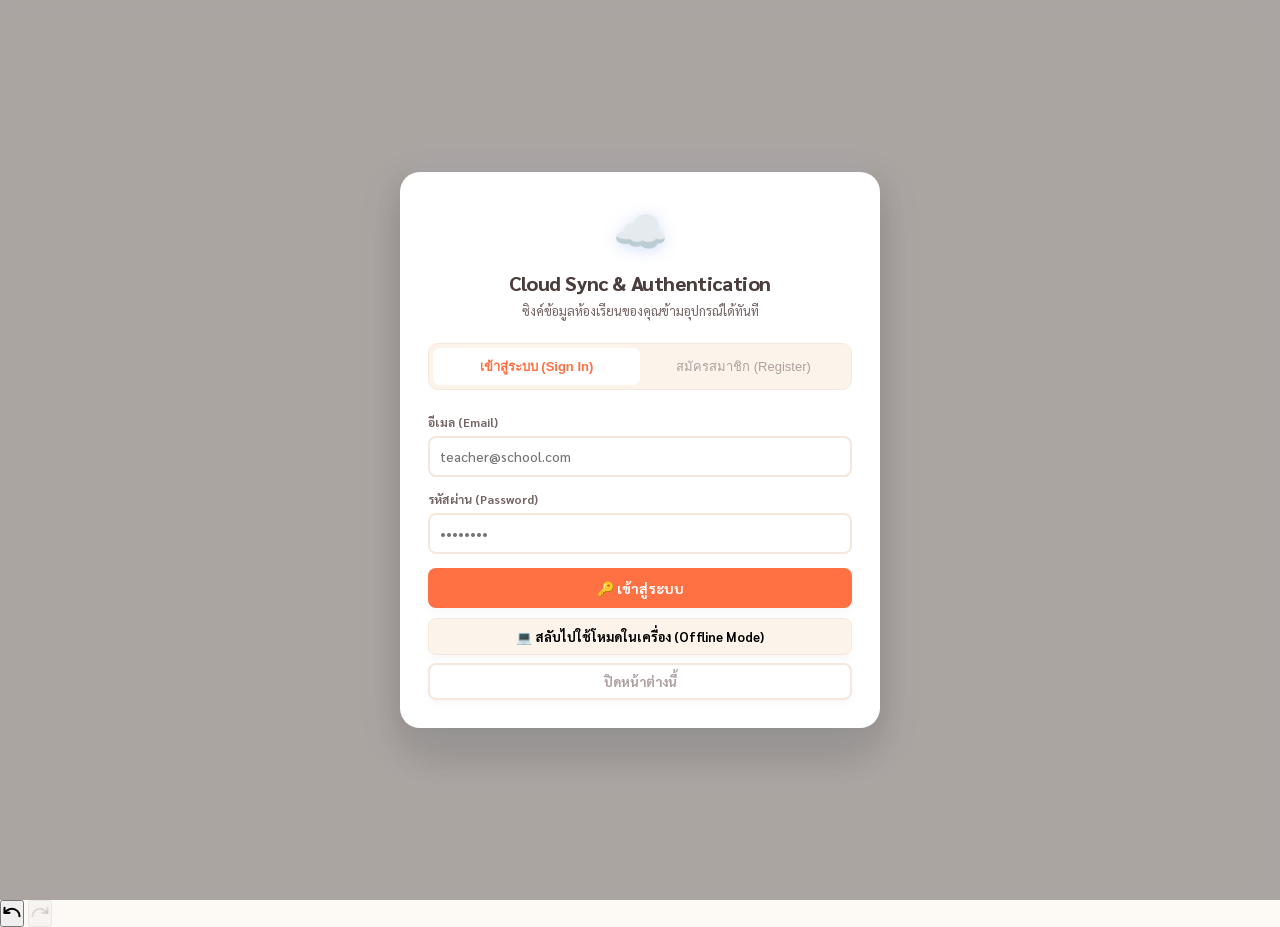
==== commit c2603721: "Migrate deploy tooling from Firebase to Cloudflare, split attendance module, close XSS gaps Removes " ====
--- a/index.html
+++ b/index.html
@@ -45,9 +45,71 @@
 </head>
 
 <body>
+  <!-- หน้าเข้าสู่ระบบ (Authentication Screen) -->
+  <div id="auth-screen" style="display: flex; min-height: 100vh; align-items: center; justify-content: center; background: var(--bg); padding: 20px; font-family: 'Sarabun', sans-serif;">
+    <div class="card" style="width: 100%; max-width: 460px; padding: 32px; box-shadow: 0 15px 35px rgba(0,0,0,0.08); border-radius: 20px; background: var(--surface); border: 1px solid var(--border); display: flex; flex-direction: column; gap: 20px; margin-bottom: 0;">
+      
+      <div style="text-align: center;">
+        <span style="font-size: 50px; display: inline-block; margin-bottom: 8px; filter: drop-shadow(0 4px 10px rgba(45, 91, 227, 0.15));">🏫</span>
+        <h1 style="font-size: 22px; font-weight: 800; color: var(--accent); margin-top: 5px; margin-bottom: 6px; font-family: 'Sarabun', sans-serif;">ระบบบริหารจัดการชั้นเรียน</h1>
+        <p style="font-size: 13px; color: var(--text2); font-family: 'Sarabun', sans-serif;">กรุณาลงชื่อเข้าใช้งานระบบเพื่อจัดการห้องเรียนของคุณ</p>
+      </div>
+
+      <div style="display: flex; background: var(--surface2); border: 1px solid var(--border); border-radius: 10px; padding: 4px;">
+        <button id="auth-tab-login" onclick="window.switchAuthScreenTab('login')" style="flex: 1; border: none; background: var(--surface); color: var(--accent); font-weight: 700; padding: 8px; border-radius: 7px; font-size: 13px; cursor: pointer; transition: all 0.2s; font-family: 'Sarabun', sans-serif;">
+          เข้าสู่ระบบ (Sign In)
+        </button>
+        <button id="auth-tab-register" onclick="window.switchAuthScreenTab('register')" style="flex: 1; border: none; background: transparent; color: var(--text3); font-weight: 500; padding: 8px; border-radius: 7px; font-size: 13px; cursor: pointer; transition: all 0.2s; font-family: 'Sarabun', sans-serif;">
+          สมัครสมาชิก (Register)
+        </button>
+      </div>
+
+      <!-- ฟอร์มเข้าสู่ระบบ (Login Form) -->
+      <div id="auth-form-login" style="display: flex; flex-direction: column; gap: 14px;">
+        <div class="form-group">
+          <label style="font-family: 'Sarabun', sans-serif; font-size: 12px; font-weight: 700; color: var(--text2);">อีเมล (Email)</label>
+          <input type="email" class="inp" id="main-cf-email" placeholder="teacher@school.com" style="width: 100%; padding: 10px; border-radius: 8px;">
+        </div>
+        <div class="form-group">
+          <label style="font-family: 'Sarabun', sans-serif; font-size: 12px; font-weight: 700; color: var(--text2);">รหัสผ่าน (Password)</label>
+          <input type="password" class="inp" id="main-cf-password" placeholder="••••••••" style="width: 100%; padding: 10px; border-radius: 8px;">
+        </div>
+        <button class="btn btn-primary" onclick="window.mainCloudflareLogin()" style="background: var(--accent); font-weight: 700; padding: 12px; justify-content: center; width: 100%; border-radius: 8px; font-size: 14px; cursor: pointer; height: 42px; font-family: 'Sarabun', sans-serif;">
+          🔑 เข้าสู่ระบบ
+        </button>
+      </div>
+
+      <!-- ฟอร์มสมัครสมาชิก (Register Form) -->
+      <div id="auth-form-register" style="display: none; flex-direction: column; gap: 14px;">
+        <div class="form-group">
+          <label style="font-family: 'Sarabun', sans-serif; font-size: 12px; font-weight: 700; color: var(--text2);">อีเมล (Email)</label>
+          <input type="email" class="inp" id="main-cf-reg-email" placeholder="teacher@school.com" style="width: 100%; padding: 10px; border-radius: 8px;">
+        </div>
+        <div class="form-group">
+          <label style="font-family: 'Sarabun', sans-serif; font-size: 12px; font-weight: 700; color: var(--text2);">รหัสผ่าน (Password) <span style="font-weight: normal; color: var(--text3);">(ขั้นต่ำ 6 ตัวอักษร)</span></label>
+          <input type="password" class="inp" id="main-cf-reg-password" placeholder="••••••••" style="width: 100%; padding: 10px; border-radius: 8px;">
+        </div>
+        <button class="btn btn-primary" onclick="window.mainCloudflareRegister()" style="background: var(--teal); border-color: var(--teal); font-weight: 700; padding: 12px; justify-content: center; width: 100%; border-radius: 8px; font-size: 14px; cursor: pointer; height: 42px; font-family: 'Sarabun', sans-serif;">
+          📝 สมัครสมาชิกและเข้าใช้งาน
+        </button>
+      </div>
+
+      <!-- ตัวเลือกเข้าใช้งานแบบออฟไลน์ / ในเครื่อง -->
+      <div style="border-top: 1px dashed var(--border); padding-top: 16px; margin-top: 4px; text-align: center;">
+        <button type="button" class="btn btn-secondary" onclick="window.enterLocalTrialMode()" style="width: 100%; justify-content: center; font-weight: 700; padding: 10px; border-radius: 8px; font-size: 13px; font-family: 'Sarabun', sans-serif; height: 40px; background: var(--surface2); border: 1px solid var(--border); cursor: pointer;">
+          💻 ใช้งานในเครื่องแบบออฟไลน์ (Local / Offline Mode)
+        </button>
+        <p style="font-size: 11px; color: var(--text3); margin-top: 8px; margin-bottom: 0; font-family: 'Sarabun', sans-serif;">
+          ใช้งานได้ทันทีโดยไม่ต้องเชื่อมต่อคลาวด์ ข้อมูลจะถูกบันทึกในเครื่องของคุณอย่างปลอดภัย
+        </p>
+      </div>
+
+    </div>
+  </div>
+
   <!-- หน้าแรกสำหรับจัดการปีการศึกษา (Academic Year Management) -->
-  <div id="semester-select-screen" style="display: flex; min-height: 100vh; align-items: center; justify-content: center; background: var(--bg); padding: 20px; font-family: 'Sarabun', sans-serif;">
-    <div class="card" style="width: 100%; max-width: 550px; padding: 24px; box-shadow: 0 10px 30px rgba(0,0,0,0.06); border-radius: 16px; background: var(--surface); border: 1px solid var(--border);">
+  <div id="semester-select-screen" style="display: none; min-height: 100vh; align-items: center; justify-content: center; background: var(--bg); padding: 20px; font-family: 'Sarabun', sans-serif;">
+    <div class="card" style="width: 100%; max-width: 550px; padding: 24px; box-shadow: 0 10px 30px rgba(0,0,0,0.06); border-radius: 16px; background: var(--surface); border: 1px solid var(--border); margin-bottom: 0;">
       <div style="text-align: center; margin-bottom: 20px;">
         <span style="font-size: 44px; display: inline-block; margin-bottom: 8px;">🏫</span>
         <h1 style="font-size: 20px; font-weight: 800; color: var(--accent); margin-top: 5px; margin-bottom: 4px; font-family: 'Sarabun', sans-serif;">ระบบบริหารจัดการชั้นเรียน</h1>
@@ -99,78 +161,139 @@
 
   <div class="app" style="display: none;">
     <aside class="sidebar">
-      <div class="sidebar-brand">
-        <h1 style="font-family: 'Sarabun', sans-serif;">ระบบบริหารจัดการ<br>ชั้นเรียน</h1>
-        <p style="font-family: 'Sarabun', sans-serif;">Classroom Management System</p>
-        <div id="active-semester-badge" style="margin-top: 8px; display: inline-block; font-size: 11px; font-weight: 700; color: var(--accent); background: var(--accent-light); padding: 4px 10px; border-radius: 12px; font-family: 'Sarabun', sans-serif;">
-          ปีการศึกษา -
-        </div>
-      </div>
-      <div style="padding: 10px 8px; border-bottom: 1px solid var(--border)">
-        <button class="btn btn-outline" onclick="window.backToSemesterSelect()" style="width: 100%; display: flex; align-items: center; justify-content: center; gap: 6px; font-size: 12px; padding: 6px 10px; border-radius: 8px; font-weight: 700; background: var(--bg); color: var(--text2); font-family: 'Sarabun', sans-serif;">
-          <span>←</span> เปลี่ยนปีการศึกษา
-        </button>
-      </div>
+      <!-- Sidebar Header (Brand) -->
+      <div style="padding: 18px 16px; border-bottom: 1.5px solid var(--border); display: flex; align-items: center; gap: 12px;">
+        <div style="width: 40px; height: 40px; background: #b45330; border-radius: 12px; display: flex; align-items: center; justify-content: center; flex-shrink: 0; box-shadow: 0 4px 10px rgba(180, 83, 48, 0.25);">
+          <svg width="20" height="20" viewBox="0 0 24 24" fill="none" stroke="white" stroke-width="2.5" stroke-linecap="round" stroke-linejoin="round">
+            <rect x="3" y="3" width="7" height="7" rx="1.5"></rect>
+            <rect x="14" y="3" width="7" height="7" rx="1.5"></rect>
+            <rect x="14" y="14" width="7" height="7" rx="1.5"></rect>
+            <rect x="3" y="14" width="7" height="7" rx="1.5"></rect>
+          </svg>
+        </div>
+        <div style="display: flex; flex-direction: column; gap: 1px;">
+          <h1 style="font-size: 18px; font-weight: 800; color: var(--text); font-family: 'Fredoka', 'Sarabun', sans-serif; margin:0; line-height: 1.1;">ClassDesk</h1>
+          <p style="font-size: 11px; color: var(--text3); font-family: 'Sarabun', sans-serif; margin:0; font-weight: 600; letter-spacing: 0;">ระบบบริหารชั้นเรียน</p>
+        </div>
+      </div>
+
       <nav class="sidebar-nav">
+        <!-- Section: ภาพรวม -->
         <div class="nav-section">
-          <div class="nav-label">ตั้งค่าระบบ</div>
-          <button class="nav-item active" onclick="goto('setup-rooms')"><span class="nav-dot"
-              style="background:var(--accent)"></span>ห้องเรียน / นักเรียน</button>
-          <button class="nav-item" onclick="goto('setup-subjects')"><span class="nav-dot"
-              style="background:var(--accent)"></span>จัดการรายวิชา</button>
-          <button class="nav-item" onclick="goto('setup-settings')"><span class="nav-dot"
-              style="background:var(--accent)"></span>ตั้งค่าระบบ & ความจำ</button>
-        </div>
+          <div class="nav-label">ภาพรวม</div>
+          <button class="nav-item" onclick="goto('dashboard')">
+            <svg width="18" height="18" viewBox="0 0 24 24" fill="none" stroke="currentColor" stroke-width="2" stroke-linecap="round" stroke-linejoin="round"><rect x="3" y="3" width="7" height="7" rx="1"></rect><rect x="14" y="3" width="7" height="7" rx="1"></rect><rect x="14" y="14" width="7" height="7" rx="1"></rect><rect x="3" y="14" width="7" height="7" rx="1"></rect></svg>
+            แดชบอร์ด
+          </button>
+        </div>
+
+        <!-- Section: ห้องเรียน & นักเรียน -->
         <div class="nav-section">
-          <div class="nav-label">ข้อมูลนักเรียน</div>
-          <button class="nav-item" onclick="goto('attendance')"><span
-              class="nav-dot dot-purple"></span>การเช็กชื่อ</button>
-          <button class="nav-item" onclick="goto('behavior')"><span class="nav-dot dot-purple"></span>พฤติกรรม</button>
-          <button class="nav-item" onclick="goto('student-profile-page')"><span
-              class="nav-dot dot-purple"></span>ข้อมูลรายบุคคล</button>
-        </div>
+          <div class="nav-label">ห้องเรียน & นักเรียน</div>
+          <button class="nav-item active" onclick="goto('setup-rooms')">
+            <svg width="18" height="18" viewBox="0 0 24 24" fill="none" stroke="currentColor" stroke-width="2" stroke-linecap="round" stroke-linejoin="round"><path d="M3 21h18"></path><path d="M3 7V5a2 2 0 0 1 2-2h3a2 2 0 0 1 2 2v2"></path><path d="M14 7V5a2 2 0 0 1 2-2h3a2 2 0 0 1 2 2v2"></path><path d="M5 21V7a2 2 0 0 1 2-2h10a2 2 0 0 1 2 2v14"></path><path d="M9 21v-4a2 2 0 0 1 2-2h2a2 2 0 0 1 2 2v4"></path></svg>
+            ห้องเรียน / นักเรียน
+          </button>
+          <button class="nav-item" onclick="goto('setup-subjects')">
+            <svg width="18" height="18" viewBox="0 0 24 24" fill="none" stroke="currentColor" stroke-width="2" stroke-linecap="round" stroke-linejoin="round"><path d="M4 19.5A2.5 2.5 0 0 1 6.5 17H20"></path><path d="M6.5 2H20v20H6.5A2.5 2.5 0 0 1 4 19.5v-15A2.5 2.5 0 0 1 6.5 2z"></path></svg>
+            จัดการรายวิชา
+          </button>
+          <button class="nav-item" onclick="goto('setup-schedule')">
+            <svg width="18" height="18" viewBox="0 0 24 24" fill="none" stroke="currentColor" stroke-width="2" stroke-linecap="round" stroke-linejoin="round"><rect x="3" y="4" width="18" height="18" rx="2" ry="2"></rect><line x1="16" y1="2" x2="16" y2="6"></line><line x1="8" y1="2" x2="8" y2="6"></line><line x1="3" y1="10" x2="21" y2="10"></line></svg>
+            ตารางสอน
+          </button>
+        </div>
+
+        <!-- Section: งานประจำวัน -->
+        <div class="nav-section">
+          <div class="nav-label">งานประจำวัน</div>
+          <button class="nav-item" onclick="goto('attendance')">
+            <svg width="18" height="18" viewBox="0 0 24 24" fill="none" stroke="currentColor" stroke-width="2" stroke-linecap="round" stroke-linejoin="round"><path d="M22 11.08V12a10 10 0 1 1-5.93-9.14"></path><polyline points="22 4 12 14.01 9 11.01"></polyline></svg>
+            เช็คชื่อ
+          </button>
+          <button class="nav-item" onclick="goto('behavior')">
+            <svg width="18" height="18" viewBox="0 0 24 24" fill="none" stroke="currentColor" stroke-width="2" stroke-linecap="round" stroke-linejoin="round"><polygon points="12 2 15.09 8.26 22 9.27 17 14.14 18.18 21.02 12 17.77 5.82 21.02 7 14.14 2 9.27 8.91 8.26 12 2"></polygon></svg>
+            พฤติกรรม
+          </button>
+          <button class="nav-item" onclick="goto('student-profile-page')">
+            <svg width="18" height="18" viewBox="0 0 24 24" fill="none" stroke="currentColor" stroke-width="2" stroke-linecap="round" stroke-linejoin="round"><rect x="3" y="4" width="18" height="16" rx="2"></rect><line x1="7" y1="8" x2="17" y2="8"></line><line x1="7" y1="12" x2="13" y2="12"></line><line x1="7" y1="16" x2="11" y2="16"></line></svg>
+            ข้อมูลรายบุคคล
+          </button>
+        </div>
+
+        <!-- Section: วัดและประเมินผล -->
         <div class="nav-section">
           <div class="nav-label">วัดและประเมินผล</div>
-          <button class="nav-item" onclick="goto('teaching')"><span class="nav-dot dot-amber"></span>✏️ งาน & คะแนนเก็บ</button>
-          <button class="nav-item" onclick="goto('report')"><span class="nav-dot dot-amber"></span>📄 รายงานผลรายห้อง</button>
-        </div>
+          <button class="nav-item" onclick="goto('teaching')">
+            <svg width="18" height="18" viewBox="0 0 24 24" fill="none" stroke="currentColor" stroke-width="2" stroke-linecap="round" stroke-linejoin="round"><path d="M12 20h9"></path><path d="M16.5 3.5a2.121 2.121 0 0 1 3 3L7 19l-4 1 1-4L16.5 3.5z"></path></svg>
+            งาน & คะแนนเก็บ
+          </button>
+          <button class="nav-item" onclick="goto('report')">
+            <svg width="18" height="18" viewBox="0 0 24 24" fill="none" stroke="currentColor" stroke-width="2" stroke-linecap="round" stroke-linejoin="round"><line x1="18" y1="20" x2="18" y2="10"></line><line x1="12" y1="20" x2="12" y2="4"></line><line x1="6" y1="20" x2="6" y2="14"></line></svg>
+            รายงานผลรายห้อง
+          </button>
+        </div>
+
+        <!-- Section: เครื่องมือสอน -->
         <div class="nav-section">
-          <div class="nav-label">ภาพรวม</div>
-          <button class="nav-item" onclick="goto('dashboard')"><span class="nav-dot dot-coral"></span>🏠 Dashboard</button>
-          <button class="nav-item" onclick="goto('live-mode')"><span class="nav-dot dot-coral"></span>🎥 โหมดสอนสด</button>
-          <button class="nav-item" onclick="goto('report-export')"><span class="nav-dot dot-coral"></span>📊 รายงานผลและส่งออก</button>
+          <div class="nav-label">เครื่องมือสอน</div>
+          <button class="nav-item" onclick="goto('live-mode')">
+            <svg width="18" height="18" viewBox="0 0 24 24" fill="none" stroke="currentColor" stroke-width="2" stroke-linecap="round" stroke-linejoin="round"><rect x="2" y="3" width="20" height="14" rx="2" ry="2"></rect><line x1="8" y1="21" x2="16" y2="21"></line><line x1="12" y1="17" x2="12" y2="21"></line></svg>
+            โหมดสอนสด
+          </button>
+          <button class="nav-item" onclick="goto('report-export')">
+            <svg width="18" height="18" viewBox="0 0 24 24" fill="none" stroke="currentColor" stroke-width="2" stroke-linecap="round" stroke-linejoin="round"><path d="M21 15v4a2 2 0 0 1-2 2H5a2 2 0 0 1-2-2v-4"></path><polyline points="7 10 12 15 17 10"></polyline><line x1="12" y1="15" x2="12" y2="3"></line></svg>
+            รายงานผลและส่งออก
+          </button>
         </div>
       </nav>
       <select id="class-select" style="display:none" onchange="switchClass(this.value)"></select>
-      
-      <!-- บัญชีผู้ใช้มุมล่างซ้าย (User Profile with Dropdown Menu) -->
+
+      <!-- Semester Selector Card (Mockup Style) -->
+      <div style="padding: 0 14px; margin-bottom: 12px;">
+        <div class="sidebar-semester-card">
+          <div id="sidebar-year-display" style="font-size: 13.5px; font-weight: 800; color: var(--text); font-family: 'Sarabun', sans-serif;">
+            ปีการศึกษา <span id="active-semester-badge">-</span>
+          </div>
+          <div class="sidebar-semester-control" id="sidebar-semester-segmented-filter">
+            <button class="segment-btn active" data-value="1" onclick="window.setActiveSemesterFilter('1')">เทอม 1</button>
+            <button class="segment-btn" data-value="2" onclick="window.setActiveSemesterFilter('2')">เทอม 2</button>
+            <button class="segment-btn" data-value="all" onclick="window.setActiveSemesterFilter('all')">ทั้งปี</button>
+          </div>
+        </div>
+      </div>
+
+      <!-- บัญชีผู้ใช้มุมล่างซ้าย (User Profile with Direct Settings Navigation) -->
       <div class="sidebar-bottom" style="position: relative;">
-        <div id="sidebar-account-info" class="sidebar-profile-btn logged-out" onclick="window.toggleProfileDropdown(event)" title="คลิกเพื่อเข้าสู่ระบบ">
-          <div id="sidebar-avatar-container" class="profile-avatar-circle">
-            👤
-          </div>
-          <div style="display: flex; flex-direction: column; min-width: 0; text-align: left; gap: 2px; flex: 1;">
-            <span id="sidebar-profile-name" style="font-weight: 700; white-space: nowrap; overflow: hidden; text-overflow: ellipsis; display: none; color: var(--text);">คุณครู</span>
-            <span id="sidebar-user-email" style="font-size: 11px; white-space: nowrap; overflow: hidden; text-overflow: ellipsis; font-family: 'Sarabun', sans-serif;">เข้าสู่ระบบ Cloud Sync</span>
-          </div>
-        </div>
-        
-        <!-- Profile Dropdown Popover Menu -->
+        <!-- Sidebar Profile Dropdown Popover Menu -->
         <div id="profile-dropdown-menu" class="profile-dropdown">
           <div id="dropdown-profile-header" class="profile-dropdown-header">
             <div id="dropdown-display-name" class="profile-dropdown-name">คุณครู</div>
             <div id="dropdown-user-email" class="profile-dropdown-email">campingroom@gmail.com</div>
           </div>
           <div style="display: flex; flex-direction: column; gap: 2px;">
-            <button onclick="window.gotoSettingsFromProfile()" class="profile-dropdown-btn">
+            <button onclick="window.showCloudflareLoginModal(); document.getElementById('profile-dropdown-menu').style.display='none';" class="profile-dropdown-btn" style="color: var(--teal); font-weight: bold; background: var(--teal-light); border-radius: 8px;">
+              🔗 แชร์ลิงก์ & ซิงค์อุปกรณ์
+            </button>
+            <button onclick="window.goto('setup-settings'); document.getElementById('profile-dropdown-menu').style.display='none';" class="profile-dropdown-btn">
               ตั้งค่าระบบ & ความจำ
             </button>
             <button onclick="window.backToSemesterSelect(); document.getElementById('profile-dropdown-menu').style.display='none';" class="profile-dropdown-btn">
               เปลี่ยนปีการศึกษา
             </button>
-            <button onclick="window.firebaseLogout()" class="profile-dropdown-btn logout">
-              Sign out
+            <button onclick="window.firebaseLogout(); document.getElementById('profile-dropdown-menu').style.display='none';" class="profile-dropdown-btn logout">
+              รีเซ็ตคีย์ซิงค์ (สร้างคีย์ใหม่)
             </button>
+          </div>
+        </div>
+
+        <div id="sidebar-account-info" class="sidebar-profile-btn logged-out" onclick="window.toggleProfileDropdown(event)" title="คลิกเพื่อดูการเชื่อมต่อคลาวด์">
+          <div id="sidebar-avatar-container" class="profile-avatar-circle">
+            👤
+          </div>
+          <div style="display: flex; flex-direction: column; min-width: 0; text-align: left; gap: 2px; flex: 1;">
+            <span id="sidebar-profile-name" style="font-weight: 700; white-space: nowrap; overflow: hidden; text-overflow: ellipsis; display: none; color: var(--text);">คุณครู</span>
+            <span id="sidebar-user-email" style="font-size: 11px; white-space: nowrap; overflow: hidden; text-overflow: ellipsis; font-family: 'Sarabun', sans-serif; color: var(--text3);">กำลังเชื่อมต่อ Cloud...</span>
           </div>
         </div>
       </div>
@@ -180,67 +303,52 @@
     <div class="main">
       <!-- SYNC BAR -->
       <div class="sync-bar">
-        <div class="sync-status"
-          style="display:flex;align-items:center;gap:6px;background:var(--teal-light);color:var(--teal);padding:4px 12px;border-radius:20px;font-weight:700;font-size:11px;box-shadow:0 0 10px rgba(13,122,110,.08)">
-          ✨ โหมดพรีวิวทดลองใช้งาน (Local Offline Preview)
-        </div>
-        <div id="today-date-display" style="font-size:12px;color:var(--text2);font-weight:700;margin-left:8px;font-family:Sarabun,sans-serif"></div>
+        <div class="sync-status" id="sync-status-topbar" onclick="window.goto('setup-settings')"
+          style="display:flex;align-items:center;gap:6px;background:#fef2f2;color:#ef4444;padding:4px 12px;border-radius:20px;font-weight:700;font-size:11px;box-shadow:0 0 10px rgba(239,68,68,.08);cursor:pointer;transition:all 0.3s;border:1px solid #fee2e2;">
+          <span style="width:8px; height:8px; border-radius:50%; background:#ef4444; display:inline-block; box-shadow: 0 0 6px #ef4444;" id="topbar-sync-dot"></span> <span id="topbar-sync-text">คลาวด์ซิงก์: ไม่เชื่อมต่อ</span>
+        </div>
         <div style="flex:1"></div>
-
-        <!-- Semester display filter selection -->
-        <div id="semester-filter-container" style="display: flex; align-items: center; gap: 8px; margin-right: 12px;">
-          <span style="font-size: 11px; font-weight: 700; color: var(--text2); font-family: Sarabun, sans-serif;">ภาคเรียนแสดงผล:</span>
-          <div class="semester-segmented-control" id="semester-segmented-filter">
-            <button class="segment-btn active" data-value="1" onclick="window.setActiveSemesterFilter('1')">เทอม 1</button>
-            <button class="segment-btn" data-value="2" onclick="window.setActiveSemesterFilter('2')">เทอม 2</button>
-            <button class="segment-btn" data-value="all" onclick="window.setActiveSemesterFilter('all')">ทั้งปีการศึกษา</button>
-          </div>
-        </div>
-
-        <button id="save-all-btn" onclick="saveCurrentPage()"
-          style="display:flex;align-items:center;gap:6px;padding:6px 16px;border-radius:8px;border:none;background:var(--accent);color:#fff;font-size:13px;font-weight:700;cursor:pointer;font-family:Sarabun,sans-serif;transition:all .15s"
-          onmouseover="this.style.opacity='.85'" onmouseout="this.style.opacity='1'">
-          💾 บันทึกในเครื่อง
-        </button>
-
-        <button id="darkmode-toggle-btn" onclick="window.toggleDarkMode()"
-          style="display:flex;align-items:center;justify-content:center;width:34px;height:34px;border-radius:50%;border:1px solid var(--border);background:var(--surface);color:var(--text2);font-size:16px;cursor:pointer;font-family:Sarabun,sans-serif;transition:all .2s;flex-shrink:0"
-          onmouseover="this.style.background='var(--bg)';this.style.borderColor='var(--accent)'" onmouseout="this.style.background='var(--surface)';this.style.borderColor='var(--border)'"
-          title="สลับโหมดมืด/สว่าง">
-          🌙
-        </button>
-
-        <div style="width:1px;height:20px;background:var(--border)"></div>
-
-        <button id="btn-undo" onclick="window.undo()" disabled
-          style="display:flex;align-items:center;gap:4px;padding:6px 12px;border-radius:8px;border:1px solid var(--border);background:var(--surface);color:var(--text2);font-size:12px;cursor:not-allowed;font-family:Sarabun,sans-serif;opacity:0.4;transition:all .15s"
-          onmouseover="if(!this.disabled)this.style.background='var(--bg)'" onmouseout="if(!this.disabled)this.style.background='var(--surface)'"
-          title="ย้อนกลับการแก้ไขล่าสุด (Ctrl+Z หรือ Cmd+Z)">
-          ↩ ย้อนกลับ
-        </button>
-        <button id="btn-redo" onclick="window.redo()" disabled
-          style="display:flex;align-items:center;gap:4px;padding:6px 12px;border-radius:8px;border:1px solid var(--border);background:var(--surface);color:var(--text2);font-size:12px;cursor:not-allowed;font-family:Sarabun,sans-serif;opacity:0.4;transition:all .15s"
-          onmouseover="if(!this.disabled)this.style.background='var(--bg)'" onmouseout="if(!this.disabled)this.style.background='var(--surface)'"
-          title="ทำซ้ำการแก้ไขที่ยกเลิกไป (Ctrl+Y หรือ Cmd+Y)">
-          ↪ ทำซ้ำ
-        </button>
-
 
         <input type="file" id="restore-file-input" accept=".json" style="display:none" onchange="importAllData(this)">
         <span id="sync-time" style="font-size:11px;color:var(--text3);white-space:nowrap"></span>
       </div>
 
-      <div class="topbar">
-        <div style="display: flex; align-items: center; gap: 12px;">
-          <button id="sidebar-toggle-btn" class="btn btn-outline" onclick="window.toggleSidebar()">☰</button>
-          <h2 id="page-title" style="margin: 0;">ห้องเรียน & นักเรียน</h2>
-        </div>
-        <div style="display: flex; align-items: center; gap: 12px; position: relative;">
+      <!-- REDESIGNED TOP BAR -->
+      <div class="topbar" style="display: flex; align-items: center; justify-content: space-between; padding: 14px 24px; background: var(--surface); border-bottom: 2px solid var(--border); position: sticky; top: 0; z-index: 10; gap: 16px;">
+        <div style="display: flex; align-items: center; gap: 12px; min-width: 0;">
+          <button id="sidebar-toggle-btn" class="btn btn-outline" onclick="window.toggleSidebar()" style="padding: 6px 10px; border-radius: 8px;">☰</button>
+          <div style="display: flex; flex-direction: column; gap: 2px;">
+            <h2 id="page-main-title" style="margin: 0; font-size: 17px; font-weight: 800; color: var(--text); white-space: nowrap; overflow: hidden; text-overflow: ellipsis;">ห้องเรียน & นักเรียน</h2>
+            <span id="page-sub-title" style="font-size: 11.5px; color: var(--text3); font-weight: 500; white-space: nowrap; overflow: hidden; text-overflow: ellipsis;">จัดการห้องเรียนและรายชื่อนักเรียน</span>
+          </div>
+        </div>
+        <div style="display: flex; align-items: center; gap: 10px; position: relative;">
+          <!-- Small offline badge only on mobile/narrow screens -->
+          <span class="mobile-offline-badge" id="mobile-offline-badge" style="font-size: 10.5px; font-weight: 700; color: var(--teal); background: var(--teal-light); padding: 3px 8px; border-radius: 12px; display: none; font-family: Sarabun, sans-serif;">พรีวิวออฟไลน์</span>
+          
+          <!-- Topbar Class Badge -->
+          <div style="position: relative; display: inline-block;">
+            <div id="topbar-class-badge" style="display: flex; align-items: center; gap: 6px; background: #fbece5; color: #bc522b; padding: 6px 14px; border-radius: 20px; font-size: 12px; font-weight: 700; font-family: 'Sarabun', sans-serif; white-space: nowrap; cursor: pointer; user-select: none;" onclick="window.toggleTopbarClassDropdown(event)">
+              <svg width="13" height="13" viewBox="0 0 24 24" fill="none" stroke="currentColor" stroke-width="2.5" stroke-linecap="round" stroke-linejoin="round"><path d="M17 21v-2a4 4 0 0 0-4-4H5a4 4 0 0 0-4 4v2"></path><circle cx="9" cy="7" r="4"></circle><path d="M23 21v-2a4 4 0 0 0-3-3.87"></path><path d="M16 3.13a4 4 0 0 1 0 7.75"></path></svg>
+              <span id="topbar-class-badge-text">-</span>
+              <span style="font-size: 10px; margin-left: 2px; opacity: 0.8;">▼</span>
+            </div>
+            <!-- Topbar Class Dropdown Menu -->
+            <div id="topbar-class-dropdown-menu" style="display: none; top: 38px; left: 0; width: 220px; padding: 8px 0; border-radius: 12px; z-index: 1000; box-shadow: 0 10px 25px rgba(0,0,0,0.12); position: absolute; background: var(--surface); border: 2px solid var(--border); overflow: hidden; animation: slideUpDropdown 0.2s cubic-bezier(0.16, 1, 0.3, 1);">
+              <!-- Options will be populated by JS -->
+            </div>
+          </div>
+          
+          <!-- Topbar Date Badge -->
+          <div id="topbar-date-badge" style="display: flex; align-items: center; gap: 6px; background: var(--surface); border: 1.5px solid var(--border); color: var(--text2); padding: 6px 14px; border-radius: 20px; font-size: 12px; font-weight: 700; font-family: 'Sarabun', sans-serif; white-space: nowrap;">
+            <span id="topbar-date-text">-</span>
+          </div>
+          
           <div class="topbar-right" id="topbar-actions"></div>
           
           <!-- บัญชีผู้ใช้แถบด้านบน (Topbar User Profile Avatar) -->
-          <div id="topbar-user-profile" class="topbar-profile-avatar logged-out" onclick="window.toggleTopbarDropdown(event)" title="คลิกเพื่อเข้าสู่ระบบ">
-            <div id="topbar-avatar-container" class="profile-avatar-circle" style="width: 32px; height: 32px; font-size: 14px;">
+          <div id="topbar-user-profile" class="topbar-profile-avatar logged-out" onclick="window.toggleTopbarDropdown(event)" title="คลิกเพื่อดูการเชื่อมต่อคลาวด์" style="display: none !important;">
+            <div id="topbar-avatar-container" class="profile-avatar-circle" style="width: 32px; height: 32px; font-size: 12px; display:flex; align-items:center; justify-content:center; font-weight:700; background:#fbece5; color:#bc522b; border-radius:50%;">
               👤
             </div>
             
@@ -251,14 +359,17 @@
                 <div id="topbar-dropdown-user-email" class="profile-dropdown-email">campingroom@gmail.com</div>
               </div>
               <div style="display: flex; flex-direction: column; gap: 2px;">
-                <button onclick="window.gotoSettingsFromProfile()" class="profile-dropdown-btn">
+                <button onclick="window.showCloudflareLoginModal(); document.getElementById('topbar-profile-dropdown-menu').style.display='none';" class="profile-dropdown-btn" style="color: var(--teal); font-weight: bold; background: var(--teal-light); border-radius: 8px;">
+                  🔗 แชร์ลิงก์ & ซิงค์อุปกรณ์
+                </button>
+                <button onclick="window.goto('setup-settings'); document.getElementById('topbar-profile-dropdown-menu').style.display='none';" class="profile-dropdown-btn">
                   ตั้งค่าระบบ & ความจำ
                 </button>
                 <button onclick="window.backToSemesterSelect(); document.getElementById('topbar-profile-dropdown-menu').style.display='none';" class="profile-dropdown-btn">
                   เปลี่ยนปีการศึกษา
                 </button>
-                <button onclick="window.firebaseLogout()" class="profile-dropdown-btn logout">
-                  Sign out
+                <button onclick="window.firebaseLogout(); document.getElementById('topbar-profile-dropdown-menu').style.display='none';" class="profile-dropdown-btn logout">
+                  รีเซ็ตคีย์ซิงค์ (สร้างคีย์ใหม่)
                 </button>
               </div>
             </div>
@@ -272,217 +383,150 @@
 
         <!-- ===== SETUP: ROOMS + STUDENTS ===== -->
         <div class="panel" id="panel-setup-rooms">
-          <div class="stats-row">
-            <div class="stat-card stat-purple">
-              <div class="label">ห้องเรียนทั้งหมด</div>
-              <div class="value" id="cr-total">0</div>
-            </div>
-            <div class="stat-card stat-teal">
-              <div class="label">นักเรียนทั้งหมด</div>
-              <div class="value" id="all-students-total">0</div>
-            </div>
-            <div class="stat-card stat-amber">
-              <div class="label">ชาย</div>
-              <div class="value" id="all-students-male">0</div>
-            </div>
-            <div class="stat-card stat-coral">
-              <div class="label">หญิง</div>
-              <div class="value" id="all-students-female">0</div>
-            </div>
-          </div>
-
-          <div class="rwd-grid-sidebar-left">
-            <!-- LEFT: Room list -->
-            <div style="display:flex;flex-direction:column;gap:12px">
-              <!-- Room list -->
-              <div class="card" style="margin-bottom:0">
-                <div class="card-header" style="padding:10px 14px; display:flex; justify-content:space-between; align-items:center; flex-wrap:wrap; gap:8px">
-                  <h3 style="font-size:13px; margin:0">🏫 ห้องเรียนทั้งหมด</h3>
-                  <div style="display:flex; gap:6px; align-items:center">
-                    <input class="inp" id="search-room" placeholder="ค้นหา..."
-                      style="width:80px;font-size:12px;padding:4px 8px" oninput="renderRoomList()">
-                    <button class="btn btn-primary btn-sm" onclick="window.openCreateRoomModal()" style="font-size:11px; padding:4px 8px; border-radius:6px; font-weight:600">+ สร้างห้องเรียน</button>
-                  </div>
-                </div>
-                <div style="padding:0">
-                  <table class="tbl" style="font-size:12px">
-                    <thead>
-                      <tr>
-                        <th>ห้อง</th>
-                        <th class="ctr">นักเรียน</th>
-                        <th class="ctr">จัดการ</th>
-                      </tr>
-                    </thead>
-                    <tbody id="room-tbody-mini"></tbody>
-                  </table>
-                </div>
-              </div>
-            </div>
-
-            <!-- RIGHT: Student list -->
-            <div class="card" style="margin-bottom:0">
-              <div class="card-header"
-                style="display:flex;flex-direction:column;align-items:stretch;gap:12px;padding:12px 16px">
-                <!-- Row 1: Title and Actions -->
-                <div style="display:flex;justify-content:space-between;align-items:center;gap:10px;flex-wrap:wrap">
-                  <h3 id="student-card-title" style="margin:0;font-size:14px;font-weight:600">เลือกห้องเรียน</h3>
-                  <div style="display:flex;gap:6px;align-items:center;flex-wrap:wrap">
-                    <button id="btn-delete-selected-stds" class="btn btn-danger btn-sm"
-                      style="display:none;font-weight:600;font-size:11px;padding:5px 12px;border-radius:8px"
-                      onclick="deleteSelectedStudents()">
-                      🗑 ลบที่เลือก (<span id="selected-stds-count">0</span>)
-                    </button>
-                    <input class="inp" id="search-student" placeholder="ค้นหาชื่อ..." style="width:140px;font-size:12px"
-                      oninput="renderStudents()">
-                    <select id="student-view-mode" class="inp" style="width:110px;font-size:12px"
-                      onchange="renderStudents()">
-                      <option value="all">ทั้งหมด</option>
-                      <option value="male">เฉพาะชาย</option>
-                      <option value="female">เฉพาะหญิง</option>
-                      <option value="health">ระบุชื่อเล่น</option>
-                    </select>
-                  </div>
-                </div>
-                <!-- Row 2: Room Tabs -->
-                <div id="student-room-tabs" style="display:flex;gap:5px;flex-wrap:wrap;padding-top:4px"></div>
-              </div>
-
-              <!-- Student Mini Stats Dashboard -->
-              <div id="student-mini-stats-dashboard" style="display:flex; gap:16px; padding:10px 16px; background: rgba(255, 255, 255, 0.4); border-bottom: 1px solid var(--border); align-items:center; flex-wrap:wrap;">
-                <div style="font-size:12px; font-weight:600; color:var(--text2); display:flex; align-items:center; gap:6px">
-                  📊 สถิติห้องเรียน:
-                </div>
-                <div style="display:flex; gap:10px; flex-wrap:wrap;">
-                  <div style="display:flex; align-items:center; gap:6px; font-size:12px; background:var(--surface); border:1px solid var(--border); border-radius:6px; padding:4px 10px;">
-                    <span style="font-size:14px;">👥</span> 
-                    <span style="color:var(--text2); font-weight:500;">นักเรียนทั้งหมด:</span> 
-                    <strong id="mini-stat-total" style="color:var(--accent); font-weight:700;">0</strong> คน
-                  </div>
-                  <div style="display:flex; align-items:center; gap:6px; font-size:12px; background:var(--surface); border:1px solid var(--border); border-radius:6px; padding:4px 10px;">
-                    <span style="font-size:14px;">👦</span> 
-                    <span style="color:var(--text2); font-weight:500;">ชาย:</span> 
-                    <strong id="mini-stat-male" style="color:var(--accent); font-weight:700;">0</strong> คน
-                  </div>
-                  <div style="display:flex; align-items:center; gap:6px; font-size:12px; background:var(--surface); border:1px solid var(--border); border-radius:6px; padding:4px 10px;">
-                    <span style="font-size:14px;">👧</span> 
-                    <span style="color:var(--text2); font-weight:500;">หญิง:</span> 
-                    <strong id="mini-stat-female" style="color:var(--accent); font-weight:700;">0</strong> คน
-                  </div>
-                </div>
-              </div>
-
-              <div style="padding:0">
-                <table class="tbl">
-                  <thead>
-                    <tr>
-                      <th style="width:40px;text-align:center;vertical-align:middle">
-                        <input type="checkbox" id="std-select-all" onchange="toggleSelectAllStudents(this.checked)"
-                          style="width:16px;height:16px;cursor:pointer;vertical-align:middle">
-                      </th>
-                      <th id="th-std-no" onclick="window.sortStudents('no')" style="cursor:pointer;user-select:none;transition:color .15s">เลขที่</th>
-                      <th id="th-std-id" onclick="window.sortStudents('id')" style="cursor:pointer;user-select:none;transition:color .15s;color:var(--text3);font-size:11px">รหัสประจำตัว</th>
-                      <th id="th-std-name" onclick="window.sortStudents('name')" style="cursor:pointer;user-select:none;transition:color .15s">ชื่อ-นามสกุล</th>
-                      <th id="th-std-gender" onclick="window.sortStudents('gender')" style="cursor:pointer;user-select:none;transition:color .15s">เพศ</th>
-                      <th id="th-std-phone" onclick="window.sortStudents('phone')" style="cursor:pointer;user-select:none;transition:color .15s">โทร ผปค.</th>
-                      <th id="th-std-health" onclick="window.sortStudents('health')" style="cursor:pointer;user-select:none;transition:color .15s">ชื่อเล่น</th>
-                      <th class="ctr">จัดการ</th>
-                    </tr>
-                  </thead>
-                  <tbody id="student-tbody"></tbody>
-                </table>
-              </div>
-            </div>
-
+          <!-- Stats Pills Row (Mockup Style) -->
+          <div style="display: flex; justify-content: space-between; align-items: center; margin-bottom: 16px; flex-wrap: wrap; gap: 12px;">
+            <div style="display: flex; gap: 8px; flex-wrap: wrap;" class="stats-pills-row">
+              <div style="background: #fbece5; color: #bc522b; padding: 6px 14px; border-radius: 99px; font-weight: 700; font-size: 12.5px; display: flex; align-items: center; gap: 4px; font-family: 'Sarabun', sans-serif;">
+                <span>ห้องเรียน</span>
+                <span id="cr-total">0</span>
+              </div>
+              <div style="background: #e1f5fe; color: #0288d1; padding: 6px 14px; border-radius: 99px; font-weight: 700; font-size: 12.5px; display: flex; align-items: center; gap: 4px; font-family: 'Sarabun', sans-serif;">
+                <span>นักเรียนรวม</span>
+                <span id="all-students-total">0</span>
+              </div>
+              <div style="background: #e8f5e9; color: #2e7d32; padding: 6px 14px; border-radius: 99px; font-weight: 700; font-size: 12.5px; display: flex; align-items: center; gap: 4px; font-family: 'Sarabun', sans-serif;">
+                <span>ชาย</span>
+                <span id="all-students-male">0</span>
+              </div>
+              <div style="background: #fdf0f4; color: #c2185b; padding: 6px 14px; border-radius: 99px; font-weight: 700; font-size: 12.5px; display: flex; align-items: center; gap: 4px; font-family: 'Sarabun', sans-serif;">
+                <span>หญิง</span>
+                <span id="all-students-female">0</span>
+              </div>
+            </div>
+            
+            <button class="btn-brown-solid" onclick="window.openCreateRoomModal()">+ สร้างห้องเรียน</button>
+          </div>
+
+          <!-- Classroom Cards Grid -->
+          <div id="room-cards-container" style="display: grid; grid-template-columns: repeat(auto-fill, minmax(280px, 1fr)); gap: 16px; margin-bottom: 24px; width: 100%;">
+            <!-- Rendered dynamically by modules/rooms.js -->
+          </div>
+
+          <!-- Student List Card (Full Width) -->
+          <div class="card" style="margin-bottom:0; width:100%;">
+            <div class="card-header" style="display:flex; justify-content:space-between; align-items:center; padding:16px 20px; border-bottom:1.5px solid var(--border); flex-wrap:wrap; gap:12px">
+              <h3 id="student-card-title" style="margin:0; font-size:15px; font-weight:700; color:var(--text)">รายชื่อนักเรียน</h3>
+              
+              <!-- Student management tools -->
+              <div style="display:flex; gap:8px; align-items:center; flex-wrap:wrap">
+                <button id="btn-delete-selected-stds" class="btn-delete-outlined" style="display:none;" onclick="deleteSelectedStudents()">
+                  🗑 ลบที่เลือก (<span id="selected-stds-count">0</span>)
+                </button>
+                <input class="inp" id="search-student" placeholder="ค้นหาชื่อ..." style="width:140px; font-size:12px; padding: 6px 10px; border-radius: 8px;" oninput="renderStudents()">
+                <select id="student-view-mode" class="inp" style="width:110px; font-size:12px; padding: 6px 10px; border-radius: 8px;" onchange="renderStudents()">
+                  <option value="all">ทั้งหมด</option>
+                  <option value="male">เฉพาะชาย</option>
+                  <option value="female">เฉพาะหญิง</option>
+                  <option value="health">ระบุชื่อเล่น</option>
+                </select>
+                
+                <div style="width: 1px; height: 20px; background: var(--border); margin: 0 4px;"></div>
+                
+                <button class="btn-edit-outlined" onclick="window.openImportModal()">📂 นำเข้าข้อมูล</button>
+                <button class="btn-edit-outlined" onclick="exportStudentCSV()">📤 ส่งออก</button>
+                <button class="btn-edit-outlined" onclick="openAddModal()" style="border-color:#bc522b; color:#bc522b;">+ เพิ่มนักเรียน</button>
+              </div>
+            </div>
+
+            <!-- Student Table -->
+            <div style="padding:0; overflow-x:auto;">
+              <table class="tbl" style="width:100%">
+                <thead>
+                  <tr>
+                    <th style="width:40px; text-align:center; vertical-align:middle">
+                      <input type="checkbox" id="std-select-all" onchange="toggleSelectAllStudents(this.checked)" style="width:16px; height:16px; cursor:pointer; vertical-align:middle">
+                    </th>
+                    <th id="th-std-no" onclick="window.sortStudents('no')" style="cursor:pointer; user-select:none; transition:color .15s; text-align:center;">เลขที่</th>
+                    <th id="th-std-id" onclick="window.sortStudents('id')" style="cursor:pointer; user-select:none; transition:color .15s; color:var(--text3); font-size:11px; text-align:center;">รหัสประจำตัว</th>
+                    <th id="th-std-name" onclick="window.sortStudents('name')" style="cursor:pointer; user-select:none; transition:color .15s">ชื่อ-นามสกุล</th>
+                    <th id="th-std-gender" onclick="window.sortStudents('gender')" style="cursor:pointer; user-select:none; transition:color .15s">เพศ</th>
+                    <th id="th-std-phone" onclick="window.sortStudents('phone')" style="cursor:pointer; user-select:none; transition:color .15s">โทร ผปค.</th>
+                    <th id="th-std-health" onclick="window.sortStudents('health')" style="cursor:pointer; user-select:none; transition:color .15s">ชื่อเล่น</th>
+                    <th class="ctr" style="width:120px">จัดการ</th>
+                  </tr>
+                </thead>
+                <tbody id="student-tbody"></tbody>
+              </table>
+            </div>
           </div>
         </div>
 
         <!-- ===== SETUP: SUBJECTS ===== -->
         <div class="panel" id="panel-setup-subjects">
           <div class="card" style="margin-bottom:0">
-            <div class="card-header">
-              <h3>รายวิชาทั้งหมด</h3>
-              <div style="display:flex;gap:8px;align-items:center">
-                <button id="btn-delete-selected-subs" class="btn btn-danger btn-sm"
-                  style="display:none;font-weight:600;font-size:12px;padding:5px 12px;border-radius:8px"
-                  onclick="deleteSelectedSubjects()">
-                  🗑 ลบที่เลือก (<span id="selected-subs-count">0</span>)
-                </button>
-                <input class="inp" id="search-subj" placeholder="ค้นหาวิชา..." style="width:150px;font-size:12px"
-                  oninput="renderSubjectList()">
-                <button class="btn btn-primary btn-sm" onclick="window.openCreateSubjectModal()"
-                  style="font-size:11px; padding:4px 8px; border-radius:6px; font-weight:600">
+            <div class="card-header" style="display:flex; justify-content:space-between; align-items:center; padding:16px 20px; border-bottom:1.5px solid var(--border)">
+              <h3 id="subject-card-title" style="margin:0; font-size:15px; font-weight:700; color:#bc522b">รายวิชาทั้งหมด</h3>
+              <div style="display:flex; gap:12px; align-items:center">
+                <input class="inp" id="search-subj" placeholder="ค้นหาวิชา..." style="width:150px; font-size:12px; padding: 6px 10px; border-radius: 8px;" oninput="renderSubjectList()">
+                <button class="btn-brown-solid" onclick="window.openCreateSubjectModal()" style="padding: 7px 16px; font-size:12.5px;">
                   + เพิ่มรายวิชา
                 </button>
               </div>
             </div>
-            <div style="padding:0">
-              <table class="tbl">
+            <div style="padding:0; overflow-x:auto;">
+              <table class="tbl" style="width:100%">
                 <thead>
                   <tr>
-                    <th style="width:40px;text-align:center;vertical-align:middle">
-                      <input type="checkbox" id="subj-select-all" onchange="toggleSelectAllSubjects(this.checked)"
-                        style="width:16px;height:16px;cursor:pointer;vertical-align:middle">
-                    </th>
-                    <th id="th-subj-code" onclick="window.sortSubjects('code')" style="cursor:pointer;user-select:none;transition:color .15s">รหัส</th>
-                    <th id="th-subj-name" onclick="window.sortSubjects('name')" style="cursor:pointer;user-select:none;transition:color .15s">ชื่อวิชา</th>
-                    <th id="th-subj-term" onclick="window.sortSubjects('term')" style="cursor:pointer;user-select:none;transition:color .15s">ภาคเรียน</th>
-                    <th id="th-subj-teacher" onclick="window.sortSubjects('teacher')" style="cursor:pointer;user-select:none;transition:color .15s">ครูผู้สอน</th>
-                    <th id="th-subj-credits" onclick="window.sortSubjects('credits')" style="cursor:pointer;user-select:none;transition:color .15s" class="ctr">หน่วยกิต</th>
-                    <th id="th-subj-rooms" onclick="window.sortSubjects('rooms')" style="cursor:pointer;user-select:none;transition:color .15s">ห้องที่เรียน</th>
-                    <th class="ctr">จัดการ</th>
+                    <th id="th-subj-code" onclick="window.sortSubjects('code')" style="cursor:pointer; user-select:none; transition:color .15s; width: 100px;">รหัส</th>
+                    <th id="th-subj-name" onclick="window.sortSubjects('name')" style="cursor:pointer; user-select:none; transition:color .15s">ชื่อวิชา</th>
+                    <th id="th-subj-term" onclick="window.sortSubjects('term')" style="cursor:pointer; user-select:none; transition:color .15s; width: 120px;">ภาคเรียน</th>
+                    <th id="th-subj-teacher" onclick="window.sortSubjects('teacher')" style="cursor:pointer; user-select:none; transition:color .15s; display:none">ครูผู้สอน</th>
+                    <th id="th-subj-credits" onclick="window.sortSubjects('credits')" style="cursor:pointer; user-select:none; transition:color .15s; width: 80px;" class="ctr">หน่วยกิต</th>
+                    <th id="th-subj-rooms" onclick="window.sortSubjects('rooms')" style="cursor:pointer; user-select:none; transition:color .15s">ห้องที่เรียน</th>
+                    <th class="ctr" style="width:100px">จัดการ</th>
                   </tr>
                 </thead>
                 <tbody id="subj-tbody"></tbody>
               </table>
             </div>
           </div>
-
-          <div style="height:20px"></div>
+        </div>
+
+        <!-- ===== SETUP: SCHEDULE ===== -->
+        <div class="panel" id="panel-setup-schedule">
           <div class="card" style="margin-bottom:0">
-            <div class="card-header">
-              <h3>📅 ตารางสอนครู (ตารางเรียน 7 คาบ)</h3>
-              <div style="display:flex;gap:12px;align-items:center;flex-wrap:wrap">
-                <div style="display:flex;align-items:center;gap:8px">
-                  <span style="font-size:13px;font-weight:600;color:var(--text2)">ครูผู้สอน:</span>
-                  <select id="dnd-teacher" class="inp" style="min-width:160px;font-size:12px" onchange="onDndTeacherChange()">
-                    <option value="">-- เลือกครูผู้สอน --</option>
-                  </select>
-                </div>
-                <div style="flex:1"></div>
-                <div id="dnd-unsaved-badge" style="display:none;background:var(--amber-light);color:var(--amber);padding:4px 12px;border-radius:20px;font-size:12px;font-weight:600">
-                  ● มีการเปลี่ยนแปลงที่ยังไม่บันทึก
-                </div>
-                <button class="btn btn-outline btn-sm" onclick="clearDndTeacher()" style="color:var(--red);font-size:11px">🗑 ล้างตาราง</button>
-                <button class="btn btn-primary btn-sm" onclick="saveDndTeacherSchedule()" style="font-size:11px;font-weight:600">💾 บันทึกตาราง</button>
-              </div>
+            <!-- Hidden elements for JS compatibility -->
+            <div style="display:none">
+              <select id="dnd-teacher" class="inp" onchange="onDndTeacherChange()">
+                <option value="ครูผู้สอน">ครูผู้สอน</option>
+              </select>
+              <div id="dnd-unsaved-badge"></div>
             </div>
             
-            <div id="dnd-builder" style="display:none;gap:14px;padding:16px;align-items:start" class="dnd-layout">
-              <div style="width:280px;display:flex;flex-direction:column;gap:14px;flex-shrink:0">
+            <div id="dnd-builder" style="display:none;gap:16px;padding:16px;align-items:start" class="dnd-layout">
+              <!-- LEFT SIDE: Timetable Grid -->
+              <div class="card" style="margin-bottom:0;flex:1;overflow:hidden">
+                <div class="card-header" style="padding:10px 16px; display:flex; justify-content:space-between; align-items:center;">
+                  <h3 id="dnd-timetable-title" style="font-size:14px; font-weight:700; color:var(--text)">ตารางสอน</h3>
+                  <button class="btn btn-outline btn-sm" onclick="clearDndTeacher()" style="color:var(--red); font-size:11.5px; border-color:var(--border); padding:5px 12px; border-radius:10px; font-weight:600">🗑 ล้างตาราง</button>
+                </div>
+                <div style="overflow-x:auto; padding:10px">
+                  <div id="dnd-grid" style="min-width:600px"></div>
+                </div>
+              </div>
+
+              <!-- RIGHT SIDE: Subjects List -->
+              <div style="width:320px;display:flex;flex-direction:column;gap:14px;flex-shrink:0">
                 <div class="card" style="margin-bottom:0">
-                  <div class="card-header" style="padding:10px 14px">
-                    <h3 style="font-size:13px">📚 รายวิชาที่สอน</h3>
-                    <span style="font-size:11px;color:var(--text3)">ลากไปวางในตาราง</span>
-                  </div>
-                  <div id="dnd-subject-list" style="padding:10px;display:flex;flex-direction:column;gap:7px;min-height:80px;max-height:220px;overflow-y:auto"></div>
-                </div>
-                
-                <div class="card" style="margin-bottom:0">
-                  <div class="card-header" style="padding:10px 14px">
-                    <h3 style="font-size:13px">⏰ เวลาเรียนแต่ละคาบ</h3>
-                    <span style="font-size:11px;color:var(--text3)">ปรับเวลาเรียน 7 คาบ</span>
-                  </div>
-                  <div id="period-settings" style="padding:10px;display:flex;flex-direction:column;gap:4px;max-height:260px;overflow-y:auto"></div>
-                </div>
-              </div>
-
-              <div class="card" style="margin-bottom:0;flex:1;overflow:hidden">
-                <div class="card-header" style="padding:10px 16px">
-                  <h3 id="dnd-timetable-title" style="font-size:13px">ตารางสอน</h3>
-                  <span style="font-size:11px;color:var(--text3)">วางวิชาในช่องว่าง • กดที่วิชาในตารางเพื่อลบ</span>
-                </div>
-                <div style="overflow-x:auto">
-                  <div id="dnd-grid" style="padding:10px;min-width:600px"></div>
+                  <div class="card-header" style="padding:12px 14px">
+                    <h3 style="font-size:14px; font-weight:700; color:var(--text)">รายวิชาที่สอน</h3>
+                    <span style="font-size:11px;color:var(--text3);margin-top:2px">แตะเลือกวิชา แล้วแตะช่องว่างในตารางเพื่อวาง • แตะวิชาในตารางเพื่อเอาออก</span>
+                  </div>
+                  <div id="dnd-subject-list" style="padding:12px;display:flex;flex-direction:column;gap:10px;min-height:80px;max-height:350px;overflow-y:auto"></div>
+                </div>
+                <!-- Selection Status box -->
+                <div id="schedule-select-status" style="padding:12px; border-radius:12px; font-size:12px; font-weight:600; font-family:'Sarabun',sans-serif; text-align:center; border:1.5px solid #fee2e2; background:#fef2f2; color:#ef4444; transition:all 0.2s;">
+                  ยังไม่ได้เลือกวิชา — แตะวิชาด้านบนก่อน แล้วแตะช่องว่างในตารางเพื่อวาง
                 </div>
               </div>
             </div>
@@ -533,6 +577,37 @@
                 </div>
               </div>
 
+              <!-- Card 0.5: Period and Timetable Configuration -->
+              <div class="card" style="margin-bottom:0">
+                <div class="card-header">
+                  <h3>ตั้งค่าคาบเรียนและเวลาเรียน</h3>
+                </div>
+                <div class="card-body">
+                  <div class="form-group" style="margin-bottom: 12px">
+                    <label style="font-size:11px;font-weight:600;color:var(--text2)">จำนวนคาบเรียนต่อวัน</label>
+                    <select id="sys-period-count" class="inp" style="width:100%" onchange="window.onPeriodCountChange(this.value)">
+                      <option value="5">5 คาบ</option>
+                      <option value="6">6 คาบ</option>
+                      <option value="7">7 คาบ</option>
+                      <option value="8">8 คาบ</option>
+                      <option value="9">9 คาบ</option>
+                      <option value="10">10 คาบ</option>
+                    </select>
+                  </div>
+                  <div style="margin-bottom:8px">
+                    <label style="font-size:11px;font-weight:600;color:var(--text2)">เวลาเรียนแต่ละคาบ</label>
+                  </div>
+                  <div id="settings-period-list" style="display:flex; flex-direction:column; gap:8px; max-height: 250px; overflow-y: auto; padding: 4px; border: 1.5px solid var(--border); border-radius: 8px;">
+                    <!-- Will be populated dynamically -->
+                  </div>
+                  <div style="margin-top:16px">
+                    <button class="btn btn-primary" onclick="window.savePeriodConfig()" style="background:var(--green)">
+                      <span style="font-size:14px; margin-right:4px">✓</span> บันทึกตารางเวลาเรียน
+                    </button>
+                  </div>
+                </div>
+              </div>
+
               <!-- Card 1: Semester and Grading Scale Configuration -->
               <div class="card" style="margin-bottom:0">
                 <div class="card-header">
@@ -648,110 +723,123 @@
                 </div>
               </div>
 
-              <!-- Card 3: Cloudflare Configuration -->
-              <div class="card" style="margin-top:16px; margin-bottom:0" id="sys-firebase-card">
-                <div class="card-header">
-                  <h3>☁️ เชื่อมต่อ Cloud (Cloudflare)</h3>
-                </div>
-                <div class="card-body">
-                  <p style="font-size:11px; color:var(--text3); line-height:1.4; margin-bottom:12px">
-                    ป้อน URL ของแอปที่ปรับใช้งานบน Cloudflare เพื่อเปิดระบบซิงค์ข้อมูลข้ามอุปกรณ์และบันทึกแบบออฟไลน์
-                  </p>
-                  
-                  <div style="display:flex; flex-direction:column; gap:10px">
-                    <div class="form-group">
-                      <label style="font-size:11px; font-weight:600">Cloudflare App URL (API Base)</label>
-                      <input type="text" class="inp" id="sys-cf-api-url" placeholder="https://your-classroom-app.pages.dev">
-                      <small style="font-size:10px; color:var(--text3); display:block; margin-top:2px">*หากเว้นว่างไว้จะเชื่อมต่อโดยตรงกับโดเมนปัจจุบันของคุณ</small>
-                    </div>
-                  </div>
-
-                  <div style="margin-top:14px; display:flex; gap:10px">
-                    <button class="btn btn-primary" onclick="window.saveCloudflareConfig()" style="background:var(--accent); flex:1">
-                      💾 บันทึกการเชื่อมต่อ
-                    </button>
-                    <button class="btn btn-outline" onclick="window.clearCloudflareConfig()" style="color:var(--red); border-color:var(--red)">
-                      ล้างค่า
-                    </button>
-                  </div>
-                  
-                  <!-- Sync status and User Auth status -->
-                  <div id="sys-fb-status-area" style="margin-top:14px; padding:10px; border-radius:8px; background:var(--surface2); border:1px solid var(--border); display:none; flex-direction:column; gap:8px">
-                    <div style="display:flex; justify-content:space-between; align-items:center; font-size:12px">
-                      <span style="font-weight:600; color:var(--text2)">สถานะ Cloud:</span>
-                      <span id="sys-fb-status-badge" style="padding:2px 8px; border-radius:12px; font-size:11px; font-weight:800; background:var(--red-light); color:var(--red)">ไม่เชื่อมต่อ</span>
-                    </div>
-                    <div id="sys-fb-user-area" style="display:flex; justify-content:space-between; align-items:center; font-size:12px; border-top:1px solid var(--border); padding-top:8px">
-                      <span id="sys-fb-user-email" style="color:var(--text3); word-break:break-all">ยังไม่ได้เข้าสู่ระบบ</span>
-                      <button class="btn btn-outline btn-sm" id="btn-fb-logout" onclick="window.cloudflareLogout()" style="color:var(--red); border-color:var(--red); font-size:10px; padding:2px 6px">ออกจากระบบ</button>
-                    </div>
-                  </div>
-                </div>
-              </div>
             </div>
 
             <!-- RIGHT COLUMN: Backups and Snapshots -->
             <div style="display:flex; flex-direction:column; gap:16px">
-              <!-- Card 1: Local Backups -->
-              <div class="card" style="margin-bottom:0; display:flex; flex-direction:column">
-                <div class="card-header">
-                  <h3>ระบบแบ็กอัปและประวัติข้อมูล (Local Backups)</h3>
-                </div>
-                <div class="card-body" style="flex:1; display:flex; flex-direction:column; gap:16px">
-                  <p style="font-size:12px; color:var(--text2); line-height:1.6">
-                    แอปพลิเคชันนี้ทำงานแบบออฟไลน์ ข้อมูลจึงจัดเก็บในเบราว์เซอร์เครื่องนี้ คุณสามารถสร้างสแนปช็อตเก็บไว้ในความจำ หรือดาวน์โหลดเป็นไฟล์ JSON เก็บไว้ในโฟลเดอร์ Google Drive หรือคอมพิวเตอร์ของคุณเองเพื่อป้องกันข้อมูลสูญหาย หรือเพื่อย้ายไปใช้กับอุปกรณ์อื่นได้
+              
+              <!-- Card 3: เชื่อมต่อฐานข้อมูลกลาง 🗄️ (ออกแบบใหม่แบบ Premium) -->
+              <div class="card" style="margin-bottom:0; background:white; border:2px solid var(--border); border-radius:20px; box-shadow:var(--shadow);" id="sys-firebase-card">
+                <div class="card-body" style="padding:24px; display:flex; flex-direction:column; gap:0;">
+                  <!-- Header row with title and status -->
+                  <div style="display:flex; justify-content:space-between; align-items:center; flex-wrap:wrap; gap:12px; margin-bottom:14px;">
+                    <h3 style="font-size:16px; font-weight:800; margin:0; color:var(--text); display:flex; align-items:center; gap:8px;">
+                      ระบบซิงก์ข้อมูลคลาวด์ ☁️
+                    </h3>
+                    <div id="cf-sync-status-badge-container">
+                      <span id="cf-sync-status-badge" style="display:flex; align-items:center; gap:8px; font-size:13px; font-weight:700; color:#ef4444; background:#fef2f2; padding:4px 12px; border-radius:30px; border:1px solid #fee2e2;">
+                        <span id="cf-sync-dot" style="width:10px; height:10px; border-radius:50%; background:#ef4444; display:inline-block; box-shadow: 0 0 6px #ef4444;"></span> <span id="cf-sync-text">ไม่เชื่อมต่อ</span>
+                      </span>
+                    </div>
+                  </div>
+
+                  <p style="font-size:12.5px; color:var(--text3); margin:0 0 16px 0; line-height:1.5;">
+                    ซิงก์รายชื่อนักเรียน การเช็คชื่อ และพฤติกรรมเรียลไทม์ข้ามอุปกรณ์ของคุณ (คอมพิวเตอร์, iPad, มือถือ) อัตโนมัติทุก 10 วินาที
                   </p>
-                  <div class="rwd-grid-2col-compact">
-                    <button onclick="exportAllData()" class="btn btn-outline" style="justify-content:center; padding:10px; font-weight:600">
-                      <span style="font-size:14px; margin-right:4px">💾</span> ดาวน์โหลด JSON
+
+                  <!-- Active Key Dashboard (เด่นชัด เข้าใจง่าย) -->
+                  <div style="background:var(--bg); border:1px solid var(--border); border-radius:14px; padding:16px; margin-bottom:16px; display:flex; flex-direction:column; gap:10px;">
+                    <div style="display:flex; justify-content:space-between; align-items:center; flex-wrap:wrap; gap:6px;">
+                      <span style="font-size:12px; font-weight:700; color:var(--text2);">🔐 กุญแจซิงก์ข้อมูลของเครื่องนี้ (Sync Key)</span>
+                      <span id="sys-fb-user-email" style="font-size:11px; font-weight:600; color:var(--teal); font-family:monospace; background:var(--teal-light); padding:2px 8px; border-radius:6px;">sk_...</span>
+                    </div>
+                    <div style="display:flex; gap:8px; width:100%;">
+                      <button class="btn btn-outline" onclick="window.showCloudflareLoginModal()" style="flex:1; font-size:12px; padding:8px 12px; font-weight:700; border-color:var(--teal); color:var(--teal); justify-content:center; gap:6px;">
+                        🔗 คัดลอกลิงก์แชร์ / เปลี่ยนคีย์
+                      </button>
+                      <button class="btn btn-outline" onclick="window.cloudflareLogout()" style="font-size:12px; padding:8px 12px; font-weight:700; border-color:var(--red); color:var(--red); justify-content:center;">
+                        รีเซ็ตคีย์
+                      </button>
+                    </div>
+                  </div>
+                  
+                  <!-- Checkbox auto save -->
+                  <div style="display:flex; align-items:center; gap:8px; margin-bottom:16px;">
+                    <input type="checkbox" id="sys-cf-auto-save" style="width: 18px; height: 18px; accent-color:#12b886; cursor:pointer;" onchange="window.toggleAutoSave(this.checked)">
+                    <label for="sys-cf-auto-save" style="font-size:13px; font-weight:700; color:var(--text); cursor:pointer; display:flex; align-items:center; gap:4px; user-select:none;">
+                      💾 บันทึกขึ้นคลาวด์อัตโนมัติทุกครั้งที่แก้ไข (แนะนำ)
+                    </label>
+                  </div>
+
+                  <!-- Action Buttons and Timestamp -->
+                  <div style="display:flex; align-items:center; gap:12px; margin-bottom:16px; flex-wrap:wrap;">
+                    <button class="btn" onclick="window.manualPushToCloud()" style="background:#12b886; color:white; border:none; border-radius:10px; padding:10px 20px; font-weight:700; display:flex; align-items:center; gap:6px; box-shadow:0 4px 10px rgba(18,184,134,0.2); cursor:pointer; font-family:Sarabun,sans-serif; font-size:13px;">
+                      ⬆️ บันทึกขึ้นคลาวด์ทันที
                     </button>
-                    <button onclick="document.getElementById('restore-file-input').click()" class="btn btn-outline" style="justify-content:center; padding:10px; font-weight:600; color:var(--green); border-color:var(--green); background:var(--green-light)">
-                      <span style="font-size:14px; margin-right:4px">📥</span> นำเข้าไฟล์ JSON
+                    <button class="btn" onclick="window.manualPullFromCloud()" style="background:white; color:#12b886; border:2px solid #12b886; border-radius:10px; padding:8px 18px; font-weight:700; display:flex; align-items:center; gap:6px; cursor:pointer; font-family:Sarabun,sans-serif; font-size:13px;">
+                      📥 ดึงข้อมูลจากคลาวด์
                     </button>
-                  </div>
-
-                  <hr style="border:none; border-top:1px solid var(--border); margin:4px 0">
-
-                  <div style="display:flex; justify-content:space-between; align-items:center">
-                    <h4 style="font-size:13px; font-weight:700">รายการจุดสำรองข้อมูลภายในเครื่อง</h4>
-                    <button class="btn btn-primary btn-sm" onclick="window.createLocalSnapshot()" style="background:var(--teal)">
-                      + บันทึกจุดสแนปช็อต
+                    <span id="cf-sync-time-label" style="font-size:12px; color:var(--text3); font-weight:700;">
+                      ล่าสุด: -
+                    </span>
+                  </div>
+
+                  <!-- Real-time Activity Log (รูปธรรม - แสดงความเคลื่อนไหวสด) -->
+                  <div style="margin-bottom:16px;">
+                    <div style="font-size:12px; font-weight:700; color:var(--text2); margin-bottom:6px; display:flex; align-items:center; justify-content:space-between;">
+                      <span>🖥️ ประวัติการซิงก์เรียบลไทม์ (Live Logs)</span>
+                      <span id="sync-heartbeat" style="width:8px; height:8px; border-radius:50%; background:#94a3b8; display:inline-block; transition:all 0.3s;"></span>
+                    </div>
+                    <div id="sys-cf-sync-log-container" style="background:#1e1e24; color:#a9b2c3; border-radius:10px; padding:12px; font-family:monospace; font-size:11px; height:90px; overflow-y:auto; border:1px solid #2d2d3a; line-height:1.4;">
+                      <div style="color:#6a737d;">[ระบบ] เริ่มต้นการตรวจสอบข้อมูล...</div>
+                    </div>
+                  </div>
+
+                  <!-- Alerts and VPN warning boxes -->
+                  <div id="sys-cf-vpn-warning" style="display:none; background:#fff1f2; border:1px solid #fecdd3; border-radius:12px; padding:14px; margin-bottom:16px; font-size:12.5px; color:#9f1239; line-height:1.6; font-family:Sarabun,sans-serif;">
+                    <strong style="display:flex; align-items:center; gap:6px;">⚠️ ตรวจพบสัญญาณขัดข้อง (iPad/มือถือ ต่อไม่ได้?):</strong>
+                    <ul style="margin:6px 0 0 0; padding-left:18px;">
+                      <li>ตรวจเช็คว่ามีการเปิดใช้งาน **VPN** อยู่หรือไม่? (หากมี ให้ทดลองปิด VPN ในตั้งค่าเครื่อง แล้วโหลดหน้านี้ใหม่)</li>
+                      <li>เครือข่ายอินเทอร์เน็ตไม่เสถียร หรือระบบความปลอดภัยของโรงเรียนบล็อกการเข้าถึง</li>
+                      <li>เปิดใช้งานบน iPad ด้วย **ลิงก์แชร์ที่มีรหัสต่อท้ายแบบสมบูรณ์** เท่านั้น</li>
+                    </ul>
+                  </div>
+
+                  <div style="background:#f0fdf4; border:1px solid #bbf7d0; border-radius:12px; padding:14px; font-size:12px; color:#166534; line-height:1.6; display:flex; flex-direction:column; gap:6px; font-family:Sarabun,sans-serif;">
+                    <div>💡 ข้อมูลจะ **บันทึกขึ้นอัตโนมัติ** ทุกครั้งที่คุณเพิ่มรายชื่อ เช็คชื่อ เช็คพฤติกรรม (มีไฟกะพริบแจ้งเตือนที่ปุ่มซิงก์ด้านบน)</div>
+                  </div>
+
+
+                </div>
+              </div>
+
+              <!-- Card: สำรอง & กู้คืนข้อมูล 💾 -->
+              <div class="card" style="margin-bottom:0; background:white; border:2px solid var(--border); border-radius:20px; box-shadow:var(--shadow);">
+                <div class="card-body" style="padding:24px; display:flex; flex-direction:column; gap:0;">
+                  <h3 style="font-size:16px; font-weight:800; margin:0 0 8px 0; color:var(--text); display:flex; align-items:center; gap:8px;">
+                    สำรอง & กู้คืนข้อมูล 💾
+                  </h3>
+                  <p style="font-size:12.5px; color:var(--text3); margin:0 0 16px 0; line-height:1.5;">
+                    ดาวน์โหลดข้อมูลทั้งหมดเก็บเป็นไฟล์ไว้ในเครื่อง เผื่อกรณีฉุกเฉิน แล้วนำกลับมากู้คืนได้ทุกเมื่อ
+                  </p>
+
+                  <div style="display:flex; align-items:center; gap:12px; margin-bottom:16px; flex-wrap:wrap;">
+                    <button class="btn" onclick="exportAllData()" style="background:#0c4a3e; color:white; border:none; border-radius:10px; padding:10px 20px; font-weight:700; display:flex; align-items:center; gap:6px; box-shadow:0 4px 10px rgba(12,74,62,0.2); cursor:pointer; font-family:Sarabun,sans-serif; font-size:13px;">
+                      💾 ดาวน์โหลดไฟล์สำรอง
                     </button>
-                  </div>
-
-                  <div style="flex:1; overflow-y:auto; border:1px solid var(--border); border-radius:8px; background:var(--surface2)">
-                    <table class="tbl" style="font-size:12px">
-                      <thead>
-                        <tr>
-                          <th>เวลาบันทึก</th>
-                          <th>หัวข้อสำรอง</th>
-                          <th class="ctr" style="width:120px">คำสั่ง</th>
-                        </tr>
-                      </thead>
-                      <tbody id="snapshot-tbody">
-                        <tr>
-                          <td colspan="3" class="ctr" style="color:var(--text3); padding:32px 10px">
-                            ยังไม่มีการจัดการสแนปช็อตจุดคืนข้อมูลภายในระบบ
-                          </td>
-                        </tr>
-                      </tbody>
-                    </table>
-                  </div>
-                </div>
-              </div>
-
-              <!-- Card 2: Auto-Save Version History -->
-              <div class="card" style="margin-bottom:0; display:flex; flex-direction:column">
-                <div class="card-header" style="display:flex; justify-content:space-between; align-items:center">
-                  <h3>🕐 ประวัติการบันทึกอัตโนมัติ (ทุก 15 นาที)</h3>
-                  <span style="font-size:11px; color:var(--text3)">เก็บประวัติสูงสุด 100 รายการ</span>
-                </div>
-                <div class="card-body" style="display:flex; flex-direction:column; gap:12px; max-height:400px; overflow-y:auto; padding: 14px 16px;">
-                  <div id="settings-version-list" style="display:flex; flex-direction:column; gap:8px">
-                    <!-- Populated dynamically via JS -->
-                  </div>
-                </div>
-              </div>
+                    <button class="btn" onclick="document.getElementById('restore-file-input').click()" style="background:white; color:#0c4a3e; border:2px solid #0c4a3e; border-radius:10px; padding:8px 18px; font-weight:700; display:flex; align-items:center; gap:6px; cursor:pointer; font-family:Sarabun,sans-serif; font-size:13px;">
+                      ♻️ กู้คืนจากไฟล์
+                    </button>
+                  </div>
+
+                  <!-- Alert Warning Box -->
+                  <div style="background:#fff7ed; border:1px solid #fed7aa; border-radius:12px; padding:14px; font-size:12px; color:#9a3412; line-height:1.6; font-family:Sarabun,sans-serif;">
+                    ⚠️ การกู้คืนจะ <strong>แทนที่ข้อมูลปัจจุบันทั้งหมด</strong> ด้วยข้อมูลในไฟล์ — แนะนำให้สำรองไฟล์ใหม่ก่อนกู้คืนทุกครั้ง
+                  </div>
+                </div>
+              </div>
+
+
             </div>
           </div>
         </div>
@@ -1535,8 +1623,8 @@
               <div class="sub">คน</div>
             </div>
           </div>
-          <div class="dash-grid">
-            <div class="card" id="card-grade-distribution">
+          <div class="dashboard-grid-container">
+            <div class="card dash-card-1" id="card-grade-distribution">
               <div class="card-header" style="display:flex;justify-content:space-between;align-items:center;padding:10px 16px;flex-wrap:wrap;gap:8px">
                 <h3 style="margin:0">ภาพรวมผลการเรียน</h3>
                 <div style="display:flex;gap:4px;background:var(--surface2);padding:2px;border:1px solid var(--border);border-radius:8px">
@@ -1551,7 +1639,13 @@
                 </div>
               </div>
             </div>
-            <div class="card">
+            <div class="card dash-card-3">
+              <div class="card-header">
+                <h3>⚠️ นักเรียนที่ต้องดูแลเป็นพิเศษ</h3>
+              </div>
+              <div class="card-body" id="risk-list" style="max-height:260px;overflow-y:auto"></div>
+            </div>
+            <div class="card dash-card-2">
               <div class="card-header">
                 <h3>การเข้าเรียนรายคน</h3>
               </div>
@@ -1559,15 +1653,7 @@
                 <div id="att-summary-dash" style="max-height:180px;overflow-y:auto"></div>
               </div>
             </div>
-          </div>
-          <div class="dash-grid">
-            <div class="card">
-              <div class="card-header">
-                <h3>⚠️ นักเรียนที่ต้องดูแลเป็นพิเศษ</h3>
-              </div>
-              <div class="card-body" id="risk-list" style="max-height:260px;overflow-y:auto"></div>
-            </div>
-            <div class="card">
+            <div class="card dash-card-4">
               <div class="card-header">
                 <h3>🏆 อันดับนักเรียนพฤติกรรมยอดเยี่ยม (Top 3)</h3>
               </div>
@@ -2131,7 +2217,7 @@
           <div id="subj-rooms-check" style="display:flex;flex-wrap:wrap;gap:6px;padding:8px;border:1px solid var(--border);border-radius:7px;min-height:40px"></div>
         </div>
       </div>
-      <div class="form-row">
+      <div class="form-row" style="display:none">
         <div class="form-group">
           <label>ครูผู้สอน</label>
           <input type="text" id="subj-teacher" placeholder="ชื่อครูผู้สอน">
@@ -2629,60 +2715,83 @@
     </div>
   </div>
 
-  <!-- Cloudflare Login and Auth Modal -->
+  <!-- Cloudflare Cloud Sync Link Sharing Manager Modal -->
   <div class="modal-overlay" id="firebase-login-modal" style="z-index: 1100;">
-    <div class="modal" style="width: 440px; max-width: 95%; border-radius: 16px; padding: 24px; box-shadow: 0 10px 30px rgba(0,0,0,0.15); border: none; font-family: 'Sarabun', sans-serif;">
-      <div style="text-align: center; margin-bottom: 20px;">
-        <div style="font-size: 40px; margin-bottom: 10px;">🔐</div>
-        <h3 style="font-size: 18px; font-weight: 800; margin: 0; color: var(--text)">เข้าสู่ระบบ Cloud Sync</h3>
-        <p style="font-size: 12px; color: var(--text3); margin: 6px 0 0 0">ล็อกอินเพื่อซิงค์ข้อมูลกับอุปกรณ์เครื่องอื่น (iPad, มือถือ, คอม)</p>
-      </div>
-
-      <!-- Auth Inputs -->
-      <div style="display: flex; flex-direction: column; gap: 12px; margin-bottom: 18px;">
-        <div class="form-group">
-          <label style="font-size: 12px; font-weight: 700; color: var(--text2)">อีเมลการใช้งาน (Email)</label>
-          <input type="email" class="inp" id="fb-login-email" placeholder="example@email.com" style="width: 100%">
-        </div>
-        <div class="form-group">
-          <label style="font-size: 12px; font-weight: 700; color: var(--text2)">รหัสผ่าน (Password)</label>
-          <input type="password" class="inp" id="fb-login-password" placeholder="อย่างน้อย 6 ตัวอักษร" style="width: 100%">
-        </div>
-      </div>
-
-      <!-- Error message display -->
-      <div id="fb-auth-error" style="display: none; color: var(--red); background: var(--red-light); padding: 8px 12px; border-radius: 8px; font-size: 12px; font-weight: 600; margin-bottom: 16px; text-align: center;"></div>
-
-      <div style="display: flex; flex-direction: column; gap: 10px;">
-        <button class="btn btn-primary" onclick="window.handleFirebaseLogin()" style="background: var(--teal); font-weight: 700; padding: 10px; justify-content: center; width: 100%;">
-          🔑 เข้าสู่ระบบ
+    <div class="modal" style="width: 480px; max-width: 95%; border-radius: 20px; padding: 28px; box-shadow: 0 15px 40px rgba(0,0,0,0.18); border: none; font-family: 'Sarabun', sans-serif; background: var(--surface);">
+      
+      <!-- Header -->
+      <div style="text-align: center; margin-bottom: 24px;">
+        <div style="font-size: 44px; margin-bottom: 12px; filter: drop-shadow(0 2px 8px rgba(45, 91, 227, 0.2));">☁️</div>
+        <h3 style="font-size: 20px; font-weight: 800; margin: 0; color: var(--text); letter-spacing: -0.02em;">Cloud Sync & Authentication</h3>
+        <p style="font-size: 13px; color: var(--text2); margin: 6px 0 0 0">ซิงค์ข้อมูลห้องเรียนของคุณข้ามอุปกรณ์ได้ทันที</p>
+      </div>
+
+      <!-- Logged-in State UI -->
+      <div id="cf-logged-in-state" style="display: none; flex-direction: column; gap: 16px; text-align: center; padding: 16px; background: var(--teal-light); border: 1px solid var(--teal); border-radius: 12px; margin-bottom: 20px;">
+        <div style="font-size: 24px;">✅</div>
+        <div>
+          <div style="font-size: 14px; font-weight: 700; color: var(--teal);">ลงชื่อเข้าใช้งานเรียบร้อยแล้ว</div>
+          <div id="cf-logged-in-email" style="font-size: 13px; color: var(--text); font-weight: 600; margin-top: 4px; word-break: break-all;"></div>
+        </div>
+        <button class="btn btn-danger" onclick="window.cloudflareLogoutProcess()" style="justify-content: center; width: 100%; font-weight: 700;">
+          🚪 ออกจากระบบ (Logout)
         </button>
-        <button class="btn btn-outline" onclick="window.handleFirebaseRegister()" style="color: var(--accent); border-color: var(--accent); font-weight: 700; padding: 10px; justify-content: center; width: 100%;">
-          ✨ สมัครบัญชีผู้ใช้ใหม่
-        </button>
+      </div>
+
+      <!-- Logged-out State UI (Forms) -->
+      <div id="cf-logged-out-state" style="display: flex; flex-direction: column; gap: 16px;">
         
-        <hr style="border: none; border-top: 1px solid var(--border); margin: 6px 0">
-        
-        <!-- Toggle Configuration Section -->
-        <button onclick="window.toggleLoginConfig()" class="btn btn-outline" style="border: none; font-size: 11px; color: var(--text3); padding: 4px; justify-content: center;">
-          ⚙️ ตั้งค่าการเชื่อมต่อ (Cloudflare URL)
-        </button>
-
-        <!-- Configuration Inputs inside Modal (Collapsible) -->
-        <div id="cf-login-config-area" style="display: none; flex-direction: column; gap: 8px; margin-top: 10px; padding: 12px; border: 1px dashed var(--border); border-radius: 8px; background: var(--surface2)">
+        <!-- Form Selector Tabs -->
+        <div style="display: flex; background: var(--surface2); border: 1px solid var(--border); border-radius: 10px; padding: 4px; margin-bottom: 8px;">
+          <button id="tab-login" onclick="window.switchAuthTab('login')" style="flex: 1; border: none; background: var(--surface); color: var(--accent); font-weight: 700; padding: 8px; border-radius: 7px; font-size: 13px; cursor: pointer; transition: all 0.2s;">
+            เข้าสู่ระบบ (Sign In)
+          </button>
+          <button id="tab-register" onclick="window.switchAuthTab('register')" style="flex: 1; border: none; background: transparent; color: var(--text3); font-weight: 500; padding: 8px; border-radius: 7px; font-size: 13px; cursor: pointer; transition: all 0.2s;">
+            สมัครสมาชิก (Register)
+          </button>
+        </div>
+
+        <!-- Login Form -->
+        <div id="form-login" style="display: flex; flex-direction: column; gap: 14px;">
           <div class="form-group">
-            <label style="font-size: 10px; font-weight: 600">Cloudflare App URL (API Base)</label>
-            <input type="text" class="inp inp-sm" id="modal-cf-api-url" placeholder="https://your-classroom-app.pages.dev">
-          </div>
-          <button class="btn btn-outline btn-sm" onclick="window.saveCloudflareConfigFromModal()" style="background: var(--surface); color: var(--text); justify-content: center; margin-top: 6px;">
-            💾 บันทึกและรีโหลดแอป
+            <label style="font-size: 12px; font-weight: 700; color: var(--text2);">อีเมล (Email)</label>
+            <input type="email" class="inp" id="cf-email-input" placeholder="teacher@school.com" style="width: 100%; padding: 10px; border-radius: 8px;">
+          </div>
+          <div class="form-group">
+            <label style="font-size: 12px; font-weight: 700; color: var(--text2);">รหัสผ่าน (Password)</label>
+            <input type="password" class="inp" id="cf-password-input" placeholder="••••••••" style="width: 100%; padding: 10px; border-radius: 8px;">
+          </div>
+          <button class="btn btn-primary" onclick="window.cloudflareLoginProcess()" style="background: var(--accent); font-weight: 700; padding: 11px; justify-content: center; width: 100%; border-radius: 8px; font-size: 14px;">
+            🔑 เข้าสู่ระบบ
           </button>
         </div>
 
-        <button class="btn btn-outline" onclick="window.closeModal('firebase-login-modal')" style="color: var(--text3); border-color: var(--border); justify-content: center; padding: 6px; font-size: 12px; margin-top: 6px;">
-          ข้าม (ใช้งานแบบออฟไลน์เท่านั้น)
-        </button>
-      </div>
+        <!-- Register Form -->
+        <div id="form-register" style="display: none; flex-direction: column; gap: 14px;">
+          <div class="form-group">
+            <label style="font-size: 12px; font-weight: 700; color: var(--text2);">อีเมล (Email)</label>
+            <input type="email" class="inp" id="cf-reg-email-input" placeholder="teacher@school.com" style="width: 100%; padding: 10px; border-radius: 8px;">
+          </div>
+          <div class="form-group">
+            <label style="font-size: 12px; font-weight: 700; color: var(--text2);">รหัสผ่าน (Password) <span style="font-weight: normal; color: var(--text3);">(ขั้นต่ำ 6 ตัวอักษร)</span></label>
+            <input type="password" class="inp" id="cf-reg-password-input" placeholder="••••••••" style="width: 100%; padding: 10px; border-radius: 8px;">
+          </div>
+          <button class="btn btn-primary" onclick="window.cloudflareRegisterProcess()" style="background: var(--teal); border-color: var(--teal); font-weight: 700; padding: 11px; justify-content: center; width: 100%; border-radius: 8px; font-size: 14px;">
+            📝 สมัครสมาชิกและเชื่อมต่อ
+          </button>
+        </div>
+      </div>
+
+
+
+      <button type="button" class="btn btn-secondary" onclick="window.enterLocalTrialMode()" style="width: 100%; justify-content: center; font-weight: 700; padding: 9px; border-radius: 8px; font-size: 13px; font-family: 'Sarabun', sans-serif; margin-top: 10px; background: var(--surface2); border: 1px solid var(--border); cursor: pointer;">
+        💻 สลับไปใช้โหมดในเครื่อง (Offline Mode)
+      </button>
+
+      <button class="btn btn-outline" onclick="window.closeModal('firebase-login-modal')" style="color: var(--text3); border-color: var(--border); justify-content: center; padding: 8px; font-size: 13px; margin-top: 8px; width: 100%; border-radius: 8px;">
+        ปิดหน้าต่างนี้
+      </button>
+
     </div>
   </div>
 
@@ -2694,7 +2803,11 @@
   <script src="modules/students.js"></script>
   <script src="modules/subjects.js"></script>
   <script src="modules/schedule.js"></script>
-  <script src="modules/attendance.js"></script>
+  <script src="modules/attendance-core.js"></script>
+  <script src="modules/attendance-holidays.js"></script>
+  <script src="modules/attendance-checkin.js"></script>
+  <script src="modules/attendance-summary.js"></script>
+  <script src="modules/attendance-calendar.js"></script>
   <script src="modules/behavior.js"></script>
   <script src="modules/teaching.js"></script>
   <script src="modules/reports.js"></script>
@@ -2705,19 +2818,56 @@
   <!-- INITIALIZATION -->
   <script>
     window.addEventListener('DOMContentLoaded', () => {
+      // Check authentication state before loading data
+      let isRealAccount = false;
+      try {
+        const userRaw = localStorage.getItem('cf_user');
+        if (userRaw) {
+          const u = JSON.parse(userRaw);
+          if (u.email && u.email.includes('@')) {
+            isRealAccount = true;
+          }
+        }
+      } catch(e) {}
+
+      if (!isRealAccount) {
+        // Clear all local database keys if not authenticated
+        localStorage.removeItem('cls_current_semester_id');
+        localStorage.removeItem('cls_semesters');
+        localStorage.removeItem('cls_trash_semesters');
+        localStorage.removeItem('cls_global_profile');
+        localStorage.removeItem('cls_global_profile_time');
+        localStorage.removeItem('cls_last_synced_profile');
+        for (let i = localStorage.length - 1; i >= 0; i--) {
+          const key = localStorage.key(i);
+          if (key && (key.startsWith('cls_autosave_') || key.startsWith('cls_last_synced_data_'))) {
+            localStorage.removeItem(key);
+          }
+        }
+        window.currentSemesterId = '';
+        window.semesters = [];
+        window.trashSemesters = [];
+      }
+
       // Render current date
       const updateCurrentDate = () => {
         const d = new Date();
         const days = ['อาทิตย์', 'จันทร์', 'อังคาร', 'พุธ', 'พฤหัสบดี', 'ศุกร์', 'เสาร์'];
         const months = ['มกราคม', 'กุมภาพันธ์', 'มีนาคม', 'เมษายน', 'พฤษภาคม', 'มิถุนายน', 'กรกฎาคม', 'สิงหาคม', 'กันยายน', 'ตุลาคม', 'พฤศจิกายน', 'ธันวาคม'];
+        const shortMonths = ['ม.ค.', 'ก.พ.', 'มี.ค.', 'เม.ย.', 'พ.ค.', 'มิ.ย.', 'ก.ค.', 'ส.ค.', 'ก.ย.', 'ต.ค.', 'พ.ย.', 'ธ.ค.'];
         const dayName = days[d.getDay()];
         const dateNum = d.getDate();
         const monthName = months[d.getMonth()];
+        const shortMonthName = shortMonths[d.getMonth()];
         const yearBE = d.getFullYear() + 543;
         const el = document.getElementById('today-date-display');
         if (el) {
           el.textContent = `วัน${dayName}ที่ ${dateNum} ${monthName} พ.ศ. ${yearBE}`;
         }
+        const topbarDateEl = document.getElementById('topbar-date-text');
+        if (topbarDateEl) {
+          topbarDateEl.textContent = `${dayName} ${dateNum} ${shortMonthName} ${yearBE}`;
+        }
       };
       updateCurrentDate();
 
@@ -2736,16 +2886,27 @@
       window.rebuildClassSelector();
       window.renderPeriodSettings();
 
-      // Run late autosave restorations if active
-      if (window.currentSemesterId) {
-        window.checkAutoSave();
-        document.getElementById('semester-select-screen').style.display = 'none';
-        document.querySelector('.app').style.display = 'flex';
+      // Run late autosave restorations if active (authenticated check)
+      const authScreen = document.getElementById('auth-screen');
+      const selectScreen = document.getElementById('semester-select-screen');
+      const appScreen = document.querySelector('.app');
+
+      if (!isRealAccount) {
+        if (authScreen) authScreen.style.display = 'flex';
+        if (selectScreen) selectScreen.style.display = 'none';
+        if (appScreen) appScreen.style.display = 'none';
       } else {
-        document.getElementById('semester-select-screen').style.display = 'flex';
-        document.querySelector('.app').style.display = 'none';
-        if (window.renderSemesterList) {
-          window.renderSemesterList();
+        if (authScreen) authScreen.style.display = 'none';
+        if (window.currentSemesterId) {
+          window.checkAutoSave();
+          if (selectScreen) selectScreen.style.display = 'none';
+          if (appScreen) appScreen.style.display = 'flex';
+        } else {
+          if (selectScreen) selectScreen.style.display = 'flex';
+          if (appScreen) appScreen.style.display = 'none';
+          if (window.renderSemesterList) {
+            window.renderSemesterList();
+          }
         }
       }
 
@@ -2757,11 +2918,21 @@
       }
 
       // Initial navigation
-      if (window.currentSemesterId) {
+      if (window.currentSemesterId && isRealAccount) {
         window.goto('setup-rooms');
       }
     });
   </script>
+
+  <!-- Floating Undo/Redo Toolbar -->
+  <div class="floating-history-toolbar" id="floating-history-toolbar">
+    <button id="btn-undo" onclick="window.undo()" disabled title="ย้อนกลับการแก้ไขล่าสุด (Ctrl+Z หรือ Cmd+Z)">
+      <svg width="20" height="20" viewBox="0 0 24 24" fill="none" stroke="currentColor" stroke-width="2.5" stroke-linecap="round" stroke-linejoin="round"><path d="M3 7v6h6"></path><path d="M21 17a9 9 0 0 0-9-9 9 9 0 0 0-6 2.3L3 13"></path></svg>
+    </button>
+    <button id="btn-redo" onclick="window.redo()" disabled title="ทำซ้ำการแก้ไขที่ยกเลิกไป (Ctrl+Y หรือ Cmd+Y)">
+      <svg width="20" height="20" viewBox="0 0 24 24" fill="none" stroke="currentColor" stroke-width="2.5" stroke-linecap="round" stroke-linejoin="round"><path d="M21 7v6h-6"></path><path d="M3 17a9 9 0 0 1 9-9 9 9 0 0 1 6 2.3l3 2.7"></path></svg>
+    </button>
+  </div>
 </body>
 
 </html>
